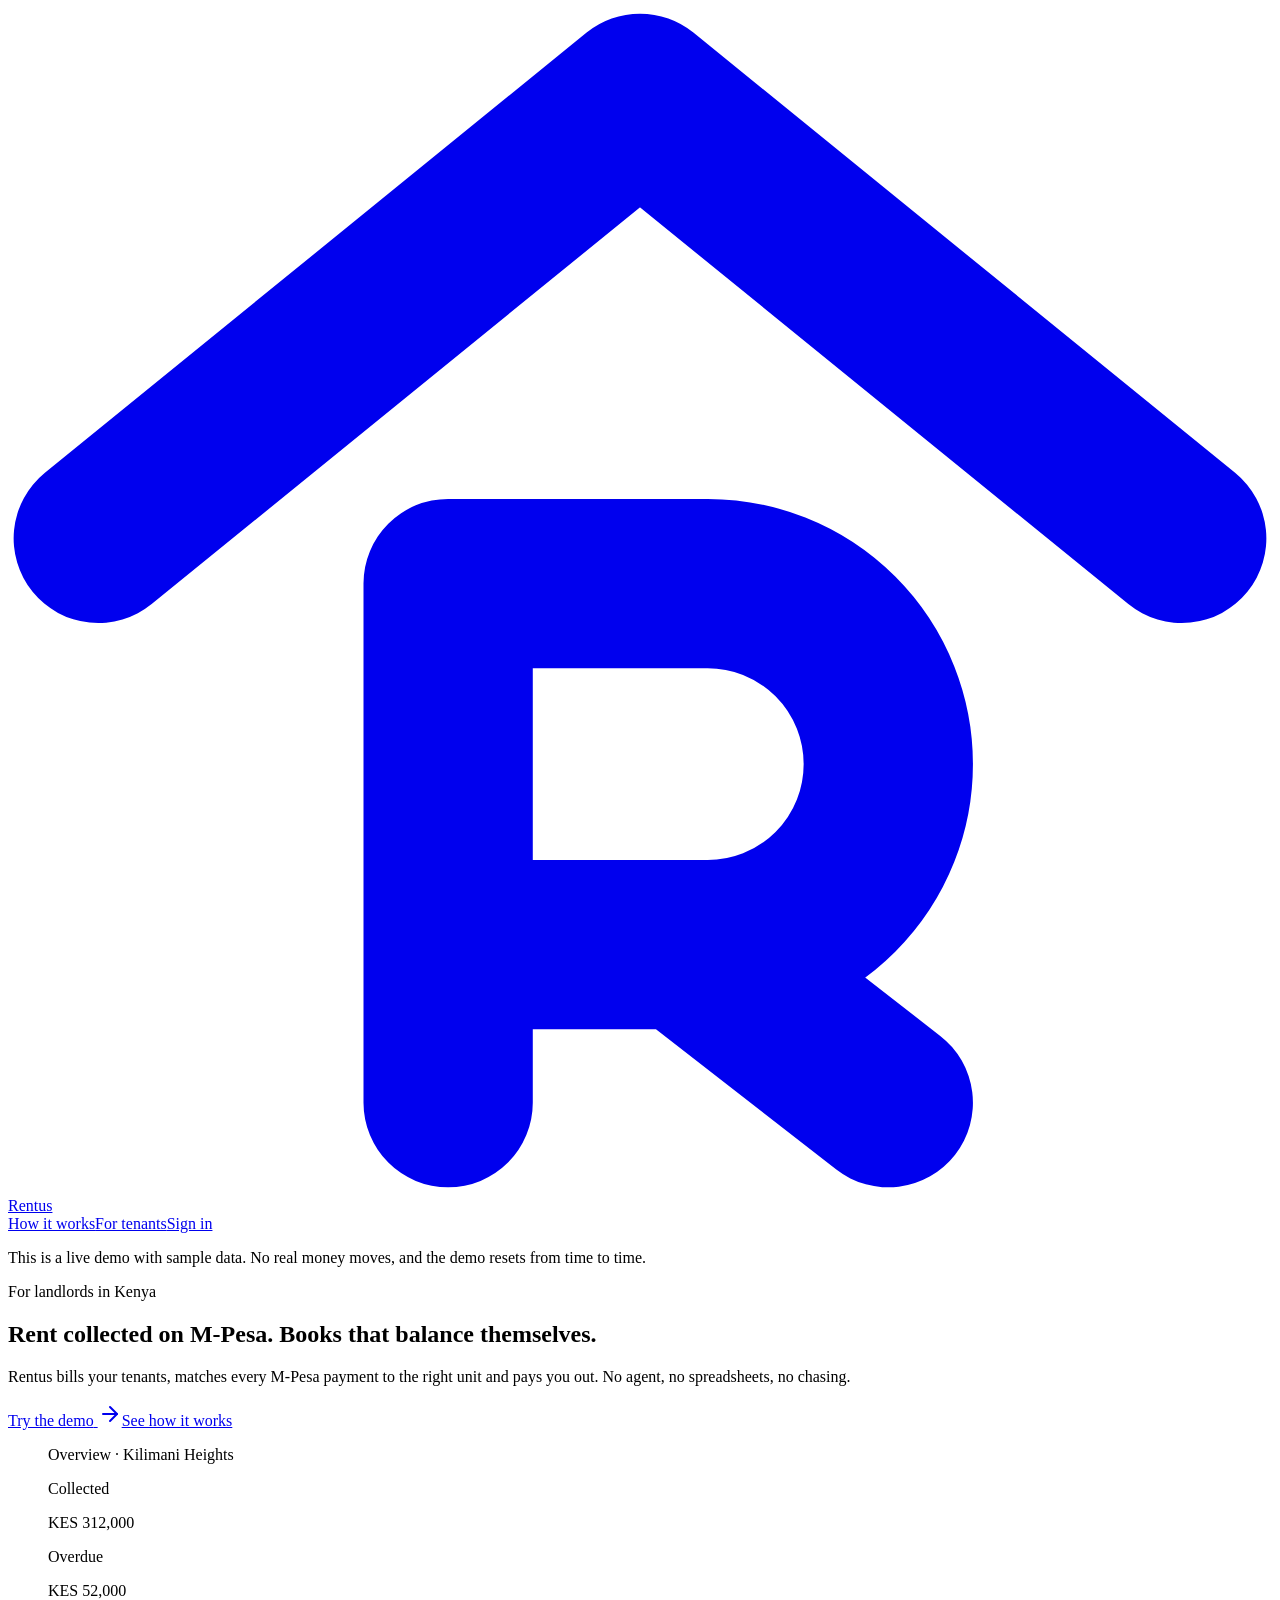
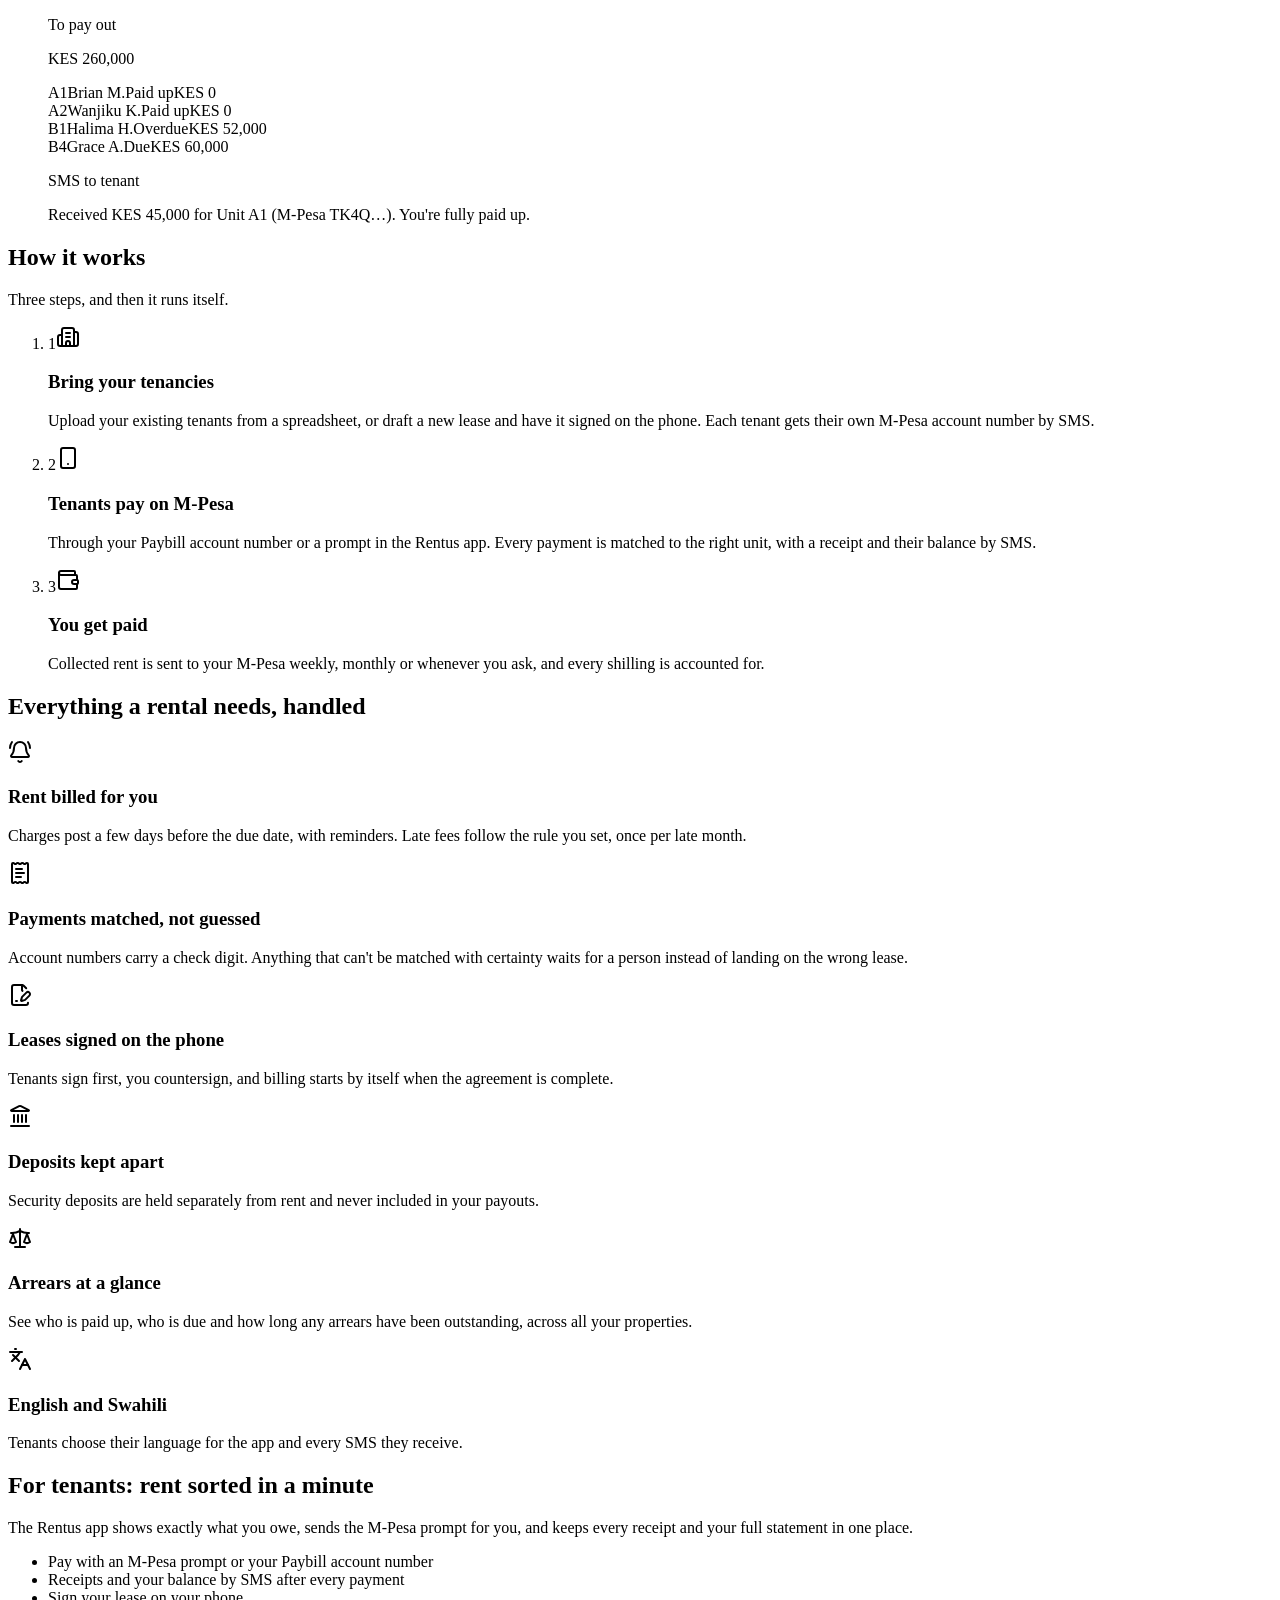
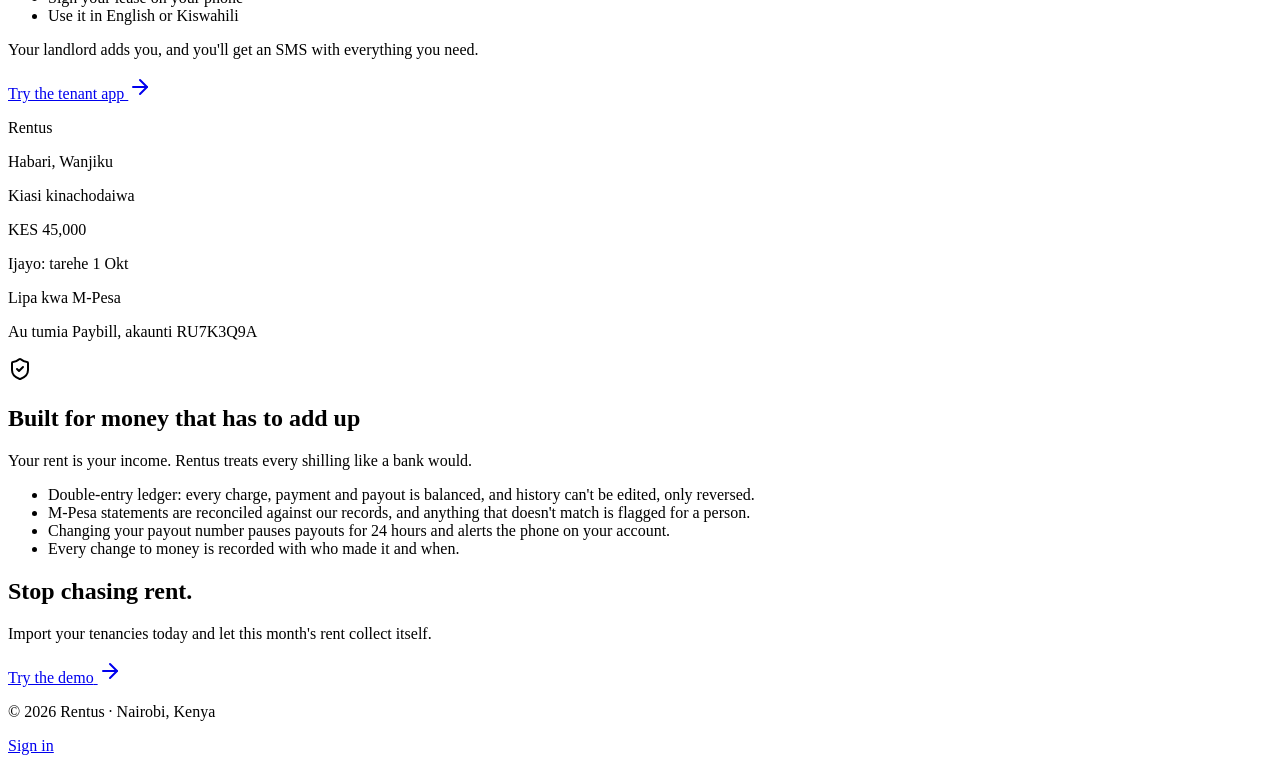
==== index.html @ c57abc5e "Publish homepage and tenant demo from rentus@124a31d Co-Authored-By: Claude Opus 5 <noreply@anthropi" ====
<!DOCTYPE html><html lang="en"><head><meta charSet="utf-8"/><meta name="viewport" content="width=device-width, initial-scale=1"/><link rel="stylesheet" href="/rentus-site/_next/static/chunks/0b9gp5ezh0rp6.css" data-precedence="next"/><link rel="preload" as="script" fetchPriority="low" href="/rentus-site/_next/static/chunks/310vm2bl3xxpt.js"/><script src="/rentus-site/_next/static/chunks/19mx3mg6lkumu.js" async=""></script><script src="/rentus-site/_next/static/chunks/27t_qfc-3_lzs.js" async=""></script><script src="/rentus-site/_next/static/chunks/1k83njyyts9l_.js" async=""></script><script src="/rentus-site/_next/static/chunks/turbopack-2o-7kl4vezc8p.js" async=""></script><script src="/rentus-site/_next/static/chunks/3nou3866c00k-.js" async=""></script><title>Rentus · Rent collection on M-Pesa, without an agent</title><meta name="description" content="Rentus bills your tenants, matches every M-Pesa payment to the right unit and pays you out. Built for Kenyan landlords."/><link rel="icon" href="/rentus-site/icon.svg?icon.24tw41fdh_y1x.svg" sizes="any" type="image/svg+xml"/><link rel="apple-touch-icon" href="/rentus-site/apple-icon.png?apple-icon.3jpoldd052_7u.png" sizes="180x180" type="image/png"/><script src="/rentus-site/_next/static/chunks/0cz1d0mv5g_q7.js" noModule=""></script></head><body class="min-h-dvh font-sans antialiased"><div hidden=""><!--$--><!--/$--></div><div class="bg-surface text-ink"><header class="sticky top-0 z-20 border-b border-line/70 bg-surface/90 backdrop-blur"><div class="mx-auto flex h-16 max-w-6xl items-center justify-between px-5"><a aria-label="Rentus home" class="text-xl" href="/rentus-site/"><span class="inline-flex items-center gap-[0.35em] font-extrabold tracking-tight text-ink "><svg viewBox="4 7.5 56 52.5" class="h-[1.15em] w-auto shrink-0 text-brand-700" fill="none" stroke="currentColor" stroke-width="7.5" stroke-linecap="round" stroke-linejoin="round" aria-hidden="true"><path d="M8 31 L32 11.5 L56 31"></path><path d="M23.5 56 V33 H35 a8 8 0 0 1 0 16 H23.5 M34 49 L43 56"></path></svg>Rentus</span></a><nav aria-label="Primary" class="flex items-center gap-1 sm:gap-2"><a href="#how-it-works" class="hidden rounded-md px-3 py-2 text-sm text-ink-soft hover:text-ink sm:inline">How it works</a><a href="#tenants" class="hidden rounded-md px-3 py-2 text-sm text-ink-soft hover:text-ink sm:inline">For tenants</a><a class="rounded-md px-3 py-2 text-sm font-semibold text-brand-700 hover:bg-brand-50" href="https://rentus-demo-web.onrender.com/sign-in">Sign in</a></nav></div></header><p class="border-b border-line bg-brand-50 px-5 py-2 text-center text-sm text-brand-800">This is a live demo with sample data. No real money moves, and the demo resets from time to time.</p><main><section class="mx-auto grid max-w-6xl items-center gap-14 px-5 pt-14 pb-20 md:grid-cols-[1.05fr_1fr] md:pt-20 md:pb-28"><div><p class="inline-flex items-center gap-2 rounded-full bg-brand-50 px-3 py-1 text-sm font-medium text-brand-800"><span class="size-1.5 rounded-full bg-brand-600" aria-hidden="true"></span>For landlords in Kenya</p><h1 class="mt-5 text-4xl leading-[1.1] font-extrabold tracking-tight text-balance sm:text-5xl">Rent collected on <span class="whitespace-nowrap">M-Pesa</span>. Books that balance themselves.</h1><p class="mt-5 max-w-xl text-lg leading-relaxed text-ink-soft">Rentus bills your tenants, matches every M-Pesa payment to the right unit and pays you out. No agent, no spreadsheets, no chasing.</p><div class="mt-8 flex flex-wrap gap-3"><a class="inline-flex h-12 items-center justify-center gap-2 rounded-lg px-5 text-base font-semibold transition-colors bg-brand-700 text-white hover:bg-brand-800" href="https://rentus-demo-web.onrender.com/sign-in">Try the demo<!-- --> <svg xmlns="http://www.w3.org/2000/svg" width="24" height="24" viewBox="0 0 24 24" fill="none" stroke="currentColor" stroke-width="2" stroke-linecap="round" stroke-linejoin="round" class="lucide lucide-arrow-right size-4" aria-hidden="true"><path d="M5 12h14"></path><path d="m12 5 7 7-7 7"></path></svg></a><a class="inline-flex h-12 items-center justify-center gap-2 rounded-lg px-5 text-base font-semibold transition-colors border border-line bg-surface text-ink hover:bg-muted" href="#how-it-works">See how it works</a></div></div><figure class="relative mb-12 sm:mb-16" aria-label="Illustration of the Rentus landlord dashboard with sample data"><div class="absolute -inset-4 -z-10 rounded-3xl bg-gradient-to-br from-brand-100 via-brand-50 to-transparent blur-2xl" aria-hidden="true"></div><div class="overflow-hidden rounded-2xl border border-line bg-surface shadow-xl shadow-brand-900/5"><div class="flex items-center gap-1.5 border-b border-line bg-muted/70 px-4 py-2.5" aria-hidden="true"><span class="size-2.5 rounded-full bg-line"></span><span class="size-2.5 rounded-full bg-line"></span><span class="size-2.5 rounded-full bg-line"></span><span class="ml-3 text-xs text-ink-faint">Overview · Kilimani Heights</span></div><div class="grid grid-cols-3 gap-3 p-4"><div class="rounded-lg border border-line p-3"><p class="text-[11px] text-ink-soft">Collected</p><p class="mt-0.5 text-sm font-semibold tabular-nums text-ink">KES 312,000</p></div><div class="rounded-lg border border-line p-3"><p class="text-[11px] text-ink-soft">Overdue</p><p class="mt-0.5 text-sm font-semibold tabular-nums text-red-700">KES 52,000</p></div><div class="rounded-lg border border-line p-3"><p class="text-[11px] text-ink-soft">To pay out</p><p class="mt-0.5 text-sm font-semibold tabular-nums text-brand-800">KES 260,000</p></div></div><div class="px-4 pb-4"><div class="overflow-hidden rounded-lg border border-line"><div class="flex items-center justify-between gap-3 border-b border-line px-3 py-2.5 text-xs last:border-b-0"><span class="w-8 font-medium text-ink">A1</span><span class="flex-1 text-ink-soft">Brian M.</span><span class="rounded-full px-2 py-0.5 font-medium bg-brand-50 text-brand-800">Paid up</span><span class="w-20 text-right tabular-nums text-ink">KES 0</span></div><div class="flex items-center justify-between gap-3 border-b border-line px-3 py-2.5 text-xs last:border-b-0"><span class="w-8 font-medium text-ink">A2</span><span class="flex-1 text-ink-soft">Wanjiku K.</span><span class="rounded-full px-2 py-0.5 font-medium bg-brand-50 text-brand-800">Paid up</span><span class="w-20 text-right tabular-nums text-ink">KES 0</span></div><div class="flex items-center justify-between gap-3 border-b border-line px-3 py-2.5 text-xs last:border-b-0"><span class="w-8 font-medium text-ink">B1</span><span class="flex-1 text-ink-soft">Halima H.</span><span class="rounded-full px-2 py-0.5 font-medium bg-red-50 text-red-800">Overdue</span><span class="w-20 text-right tabular-nums text-ink">KES 52,000</span></div><div class="flex items-center justify-between gap-3 border-b border-line px-3 py-2.5 text-xs last:border-b-0"><span class="w-8 font-medium text-ink">B4</span><span class="flex-1 text-ink-soft">Grace A.</span><span class="rounded-full px-2 py-0.5 font-medium bg-sky-50 text-sky-800">Due</span><span class="w-20 text-right tabular-nums text-ink">KES 60,000</span></div></div></div></div><div class="absolute -bottom-16 -left-4 hidden w-60 rounded-xl border border-line bg-surface p-3 shadow-lg sm:block" aria-hidden="true"><p class="text-[11px] font-medium text-ink-soft">SMS to tenant</p><p class="mt-1 text-xs leading-relaxed text-ink">Received KES 45,000 for Unit A1 (M-Pesa TK4Q…). You&#x27;re fully paid up.</p></div></figure></section><section id="how-it-works" class="scroll-mt-16 border-y border-line bg-canvas"><div class="mx-auto max-w-6xl px-5 py-20"><h2 class="text-3xl font-bold tracking-tight">How it works</h2><p class="mt-2 max-w-2xl text-ink-soft">Three steps, and then it runs itself.</p><ol class="mt-10 grid gap-6 md:grid-cols-3"><li class="rounded-2xl border border-line bg-surface p-6"><div class="flex items-center gap-3"><span class="flex size-9 items-center justify-center rounded-full bg-brand-700 text-sm font-bold text-white">1</span><svg xmlns="http://www.w3.org/2000/svg" width="24" height="24" viewBox="0 0 24 24" fill="none" stroke="currentColor" stroke-width="2" stroke-linecap="round" stroke-linejoin="round" class="lucide lucide-building-complex lucide-building-2 size-5 text-brand-700" aria-hidden="true"><path d="M10 12h4"></path><path d="M10 8h4"></path><path d="M14 21v-3a2 2 0 0 0-4 0v3"></path><path d="M6 10H4a2 2 0 0 0-2 2v7a2 2 0 0 0 2 2h16a2 2 0 0 0 2-2V9a2 2 0 0 0-2-2h-2"></path><path d="M6 21V5a2 2 0 0 1 2-2h8a2 2 0 0 1 2 2v16"></path></svg></div><h3 class="mt-4 text-lg font-semibold">Bring your tenancies</h3><p class="mt-2 leading-relaxed text-ink-soft">Upload your existing tenants from a spreadsheet, or draft a new lease and have it signed on the phone. Each tenant gets their own M-Pesa account number by SMS.</p></li><li class="rounded-2xl border border-line bg-surface p-6"><div class="flex items-center gap-3"><span class="flex size-9 items-center justify-center rounded-full bg-brand-700 text-sm font-bold text-white">2</span><svg xmlns="http://www.w3.org/2000/svg" width="24" height="24" viewBox="0 0 24 24" fill="none" stroke="currentColor" stroke-width="2" stroke-linecap="round" stroke-linejoin="round" class="lucide lucide-smartphone size-5 text-brand-700" aria-hidden="true"><rect width="14" height="20" x="5" y="2" rx="2" ry="2"></rect><path d="M12 18h.01"></path></svg></div><h3 class="mt-4 text-lg font-semibold">Tenants pay on M-Pesa</h3><p class="mt-2 leading-relaxed text-ink-soft">Through your Paybill account number or a prompt in the Rentus app. Every payment is matched to the right unit, with a receipt and their balance by SMS.</p></li><li class="rounded-2xl border border-line bg-surface p-6"><div class="flex items-center gap-3"><span class="flex size-9 items-center justify-center rounded-full bg-brand-700 text-sm font-bold text-white">3</span><svg xmlns="http://www.w3.org/2000/svg" width="24" height="24" viewBox="0 0 24 24" fill="none" stroke="currentColor" stroke-width="2" stroke-linecap="round" stroke-linejoin="round" class="lucide lucide-wallet size-5 text-brand-700" aria-hidden="true"><path d="M19 7V4a1 1 0 0 0-1-1H5a2 2 0 0 0 0 4h15a1 1 0 0 1 1 1v4h-3a2 2 0 0 0 0 4h3a1 1 0 0 0 1-1v-2a1 1 0 0 0-1-1"></path><path d="M3 5v14a2 2 0 0 0 2 2h15a1 1 0 0 0 1-1v-4"></path></svg></div><h3 class="mt-4 text-lg font-semibold">You get paid</h3><p class="mt-2 leading-relaxed text-ink-soft">Collected rent is sent to your M-Pesa weekly, monthly or whenever you ask, and every shilling is accounted for.</p></li></ol></div></section><section class="mx-auto max-w-6xl px-5 py-20"><h2 class="text-3xl font-bold tracking-tight">Everything a rental needs, handled</h2><div class="mt-10 grid gap-x-10 gap-y-9 sm:grid-cols-2 lg:grid-cols-3"><div><svg xmlns="http://www.w3.org/2000/svg" width="24" height="24" viewBox="0 0 24 24" fill="none" stroke="currentColor" stroke-width="2" stroke-linecap="round" stroke-linejoin="round" class="lucide lucide-bell-ring size-6 text-brand-700" aria-hidden="true"><path d="M10.268 21a2 2 0 0 0 3.464 0"></path><path d="M22 8c0-2.3-.8-4.3-2-6"></path><path d="M3.262 15.326A1 1 0 0 0 4 17h16a1 1 0 0 0 .74-1.673C19.41 13.956 18 12.499 18 8A6 6 0 0 0 6 8c0 4.499-1.411 5.956-2.738 7.326"></path><path d="M4 2C2.8 3.7 2 5.7 2 8"></path></svg><h3 class="mt-3 font-semibold">Rent billed for you</h3><p class="mt-1.5 leading-relaxed text-ink-soft">Charges post a few days before the due date, with reminders. Late fees follow the rule you set, once per late month.</p></div><div><svg xmlns="http://www.w3.org/2000/svg" width="24" height="24" viewBox="0 0 24 24" fill="none" stroke="currentColor" stroke-width="2" stroke-linecap="round" stroke-linejoin="round" class="lucide lucide-receipt-text size-6 text-brand-700" aria-hidden="true"><path d="M13 16H8"></path><path d="M14 8H8"></path><path d="M16 12H8"></path><path d="M4 3a1 1 0 0 1 1-1 1.3 1.3 0 0 1 .7.2l.933.6a1.3 1.3 0 0 0 1.4 0l.934-.6a1.3 1.3 0 0 1 1.4 0l.933.6a1.3 1.3 0 0 0 1.4 0l.933-.6a1.3 1.3 0 0 1 1.4 0l.934.6a1.3 1.3 0 0 0 1.4 0l.933-.6A1.3 1.3 0 0 1 19 2a1 1 0 0 1 1 1v18a1 1 0 0 1-1 1 1.3 1.3 0 0 1-.7-.2l-.933-.6a1.3 1.3 0 0 0-1.4 0l-.934.6a1.3 1.3 0 0 1-1.4 0l-.933-.6a1.3 1.3 0 0 0-1.4 0l-.933.6a1.3 1.3 0 0 1-1.4 0l-.934-.6a1.3 1.3 0 0 0-1.4 0l-.933.6a1.3 1.3 0 0 1-.7.2 1 1 0 0 1-1-1z"></path></svg><h3 class="mt-3 font-semibold">Payments matched, not guessed</h3><p class="mt-1.5 leading-relaxed text-ink-soft">Account numbers carry a check digit. Anything that can&#x27;t be matched with certainty waits for a person instead of landing on the wrong lease.</p></div><div><svg xmlns="http://www.w3.org/2000/svg" width="24" height="24" viewBox="0 0 24 24" fill="none" stroke="currentColor" stroke-width="2" stroke-linecap="round" stroke-linejoin="round" class="lucide lucide-file-pen-line lucide-file-signature size-6 text-brand-700" aria-hidden="true"><path d="M14.364 13.634a2 2 0 0 0-.506.854l-.837 2.87a.5.5 0 0 0 .62.62l2.87-.837a2 2 0 0 0 .854-.506l4.013-4.009a1 1 0 0 0-3.004-3.004z"></path><path d="M14.487 7.858A1 1 0 0 1 14 7V2"></path><path d="M20 19.645V20a2 2 0 0 1-2 2H6a2 2 0 0 1-2-2V4a2 2 0 0 1 2-2h8a2.4 2.4 0 0 1 1.704.706l2.516 2.516"></path><path d="M8 18h1"></path></svg><h3 class="mt-3 font-semibold">Leases signed on the phone</h3><p class="mt-1.5 leading-relaxed text-ink-soft">Tenants sign first, you countersign, and billing starts by itself when the agreement is complete.</p></div><div><svg xmlns="http://www.w3.org/2000/svg" width="24" height="24" viewBox="0 0 24 24" fill="none" stroke="currentColor" stroke-width="2" stroke-linecap="round" stroke-linejoin="round" class="lucide lucide-landmark size-6 text-brand-700" aria-hidden="true"><path d="M10 18v-7"></path><path d="M11.119 2.205a2 2 0 0 1 1.762 0l7.84 3.846A.5.5 0 0 1 20.5 7h-17a.5.5 0 0 1-.22-.949z"></path><path d="M14 18v-7"></path><path d="M18 18v-7"></path><path d="M3 22h18"></path><path d="M6 18v-7"></path></svg><h3 class="mt-3 font-semibold">Deposits kept apart</h3><p class="mt-1.5 leading-relaxed text-ink-soft">Security deposits are held separately from rent and never included in your payouts.</p></div><div><svg xmlns="http://www.w3.org/2000/svg" width="24" height="24" viewBox="0 0 24 24" fill="none" stroke="currentColor" stroke-width="2" stroke-linecap="round" stroke-linejoin="round" class="lucide lucide-scale size-6 text-brand-700" aria-hidden="true"><path d="M12 3v18"></path><path d="m19 8 3 8a5 5 0 0 1-6 0zV7"></path><path d="M3 7h1a17 17 0 0 0 8-2 17 17 0 0 0 8 2h1"></path><path d="m5 8 3 8a5 5 0 0 1-6 0zV7"></path><path d="M7 21h10"></path></svg><h3 class="mt-3 font-semibold">Arrears at a glance</h3><p class="mt-1.5 leading-relaxed text-ink-soft">See who is paid up, who is due and how long any arrears have been outstanding, across all your properties.</p></div><div><svg xmlns="http://www.w3.org/2000/svg" width="24" height="24" viewBox="0 0 24 24" fill="none" stroke="currentColor" stroke-width="2" stroke-linecap="round" stroke-linejoin="round" class="lucide lucide-languages size-6 text-brand-700" aria-hidden="true"><path d="m5 8 6 6"></path><path d="m4 14 6-6 2-3"></path><path d="M2 5h12"></path><path d="M7 2h1"></path><path d="m22 22-5-10-5 10"></path><path d="M14 18h6"></path></svg><h3 class="mt-3 font-semibold">English and Swahili</h3><p class="mt-1.5 leading-relaxed text-ink-soft">Tenants choose their language for the app and every SMS they receive.</p></div></div></section><section id="tenants" class="scroll-mt-16 bg-brand-800 text-white"><div class="mx-auto grid max-w-6xl items-center gap-12 px-5 py-20 md:grid-cols-2"><div><h2 class="text-3xl font-bold tracking-tight">For tenants: rent sorted in a minute</h2><p class="mt-4 text-lg leading-relaxed text-brand-100">The Rentus app shows exactly what you owe, sends the M-Pesa prompt for you, and keeps every receipt and your full statement in one place.</p><ul class="mt-6 space-y-3 text-brand-50"><li class="flex gap-3"><span class="mt-2 size-1.5 shrink-0 rounded-full bg-brand-100" aria-hidden="true"></span>Pay with an M-Pesa prompt or your Paybill account number</li><li class="flex gap-3"><span class="mt-2 size-1.5 shrink-0 rounded-full bg-brand-100" aria-hidden="true"></span>Receipts and your balance by SMS after every payment</li><li class="flex gap-3"><span class="mt-2 size-1.5 shrink-0 rounded-full bg-brand-100" aria-hidden="true"></span>Sign your lease on your phone</li><li class="flex gap-3"><span class="mt-2 size-1.5 shrink-0 rounded-full bg-brand-100" aria-hidden="true"></span>Use it in English or Kiswahili</li></ul><p class="mt-6 text-sm text-brand-100">Your landlord adds you, and you&#x27;ll get an SMS with everything you need.</p><div class="mt-6"><a class="inline-flex h-12 items-center justify-center gap-2 rounded-lg px-5 text-base font-semibold transition-colors bg-white text-brand-800 hover:bg-brand-50" href="https://jaykaizen.github.io/rentus-site/tenant/">Try the tenant app <svg xmlns="http://www.w3.org/2000/svg" width="24" height="24" viewBox="0 0 24 24" fill="none" stroke="currentColor" stroke-width="2" stroke-linecap="round" stroke-linejoin="round" class="lucide lucide-arrow-right size-4" aria-hidden="true"><path d="M5 12h14"></path><path d="m12 5 7 7-7 7"></path></svg></a></div></div><div class="mx-auto w-64 rounded-[2.2rem] border-8 border-brand-900 bg-canvas p-4 text-ink shadow-2xl" aria-label="Illustration of the tenant app with sample data" role="img"><p class="text-xs font-bold text-brand-800">Rentus</p><p class="mt-3 text-base font-bold">Habari, Wanjiku</p><div class="mt-3 rounded-xl border border-line bg-surface p-3"><p class="text-[11px] text-ink-soft">Kiasi kinachodaiwa</p><p class="text-2xl font-extrabold">KES 45,000</p><p class="text-[11px] text-ink-soft">Ijayo: tarehe 1 Okt</p><div class="mt-3 rounded-lg bg-brand-700 py-2 text-center text-xs font-semibold text-white">Lipa kwa M-Pesa</div><p class="mt-2 text-[10px] text-ink-soft">Au tumia Paybill, akaunti RU7K3Q9A</p></div></div></div></section><section class="mx-auto max-w-6xl px-5 py-20"><div class="grid gap-10 md:grid-cols-[1fr_1.4fr]"><div><svg xmlns="http://www.w3.org/2000/svg" width="24" height="24" viewBox="0 0 24 24" fill="none" stroke="currentColor" stroke-width="2" stroke-linecap="round" stroke-linejoin="round" class="lucide lucide-shield-check size-8 text-brand-700" aria-hidden="true"><path d="M20 13c0 5-3.5 7.5-7.66 8.95a1 1 0 0 1-.67-.01C7.5 20.5 4 18 4 13V6a1 1 0 0 1 1-1c2 0 4.5-1.2 6.24-2.72a1.17 1.17 0 0 1 1.52 0C14.51 3.81 17 5 19 5a1 1 0 0 1 1 1z"></path><path d="m9 12 2 2 4-4"></path></svg><h2 class="mt-3 text-3xl font-bold tracking-tight">Built for money that has to add up</h2><p class="mt-3 text-ink-soft">Your rent is your income. Rentus treats every shilling like a bank would.</p></div><ul class="grid gap-4 sm:grid-cols-2"><li class="rounded-xl border border-line bg-canvas p-5 leading-relaxed text-ink">Double-entry ledger: every charge, payment and payout is balanced, and history can&#x27;t be edited, only reversed.</li><li class="rounded-xl border border-line bg-canvas p-5 leading-relaxed text-ink">M-Pesa statements are reconciled against our records, and anything that doesn&#x27;t match is flagged for a person.</li><li class="rounded-xl border border-line bg-canvas p-5 leading-relaxed text-ink">Changing your payout number pauses payouts for 24 hours and alerts the phone on your account.</li><li class="rounded-xl border border-line bg-canvas p-5 leading-relaxed text-ink">Every change to money is recorded with who made it and when.</li></ul></div></section><section class="px-5 pb-20"><div class="mx-auto flex max-w-6xl flex-col items-start justify-between gap-6 rounded-3xl bg-ink px-8 py-12 text-white md:flex-row md:items-center"><div><h2 class="text-2xl font-bold tracking-tight sm:text-3xl">Stop chasing rent.</h2><p class="mt-2 text-white/70">Import your tenancies today and let this month&#x27;s rent collect itself.</p></div><a class="inline-flex h-12 items-center justify-center gap-2 rounded-lg px-5 text-base font-semibold transition-colors bg-white text-brand-800 hover:bg-brand-50" href="https://rentus-demo-web.onrender.com/sign-in">Try the demo<!-- --> <svg xmlns="http://www.w3.org/2000/svg" width="24" height="24" viewBox="0 0 24 24" fill="none" stroke="currentColor" stroke-width="2" stroke-linecap="round" stroke-linejoin="round" class="lucide lucide-arrow-right size-4" aria-hidden="true"><path d="M5 12h14"></path><path d="m12 5 7 7-7 7"></path></svg></a></div></section></main><footer class="border-t border-line"><div class="mx-auto flex max-w-6xl flex-wrap items-center justify-between gap-3 px-5 py-8 text-sm text-ink-soft"><p>© <!-- -->2026<!-- --> Rentus · Nairobi, Kenya</p><a class="hover:text-ink" href="https://rentus-demo-web.onrender.com/sign-in">Sign in</a></div></footer></div><!--$--><!--/$--><script src="/rentus-site/_next/static/chunks/310vm2bl3xxpt.js" id="_R_" async=""></script><script>(self.__next_f=self.__next_f||[]).push([0])</script><script>self.__next_f.push([1,"1:\"$Sreact.fragment\"\n2:I[39756,[\"/rentus-site/_next/static/chunks/3nou3866c00k-.js\"],\"default\"]\n3:I[37457,[\"/rentus-site/_next/static/chunks/3nou3866c00k-.js\"],\"default\"]\n4:I[22016,[\"/rentus-site/_next/static/chunks/3nou3866c00k-.js\"],\"\"]\nf:I[68027,[\"/rentus-site/_next/static/chunks/3nou3866c00k-.js\"],\"default\",1]\n:HL[\"/rentus-site/_next/static/chunks/0b9gp5ezh0rp6.css\",\"style\"]\n0:{\"P\":null,\"c\":[\"\",\"\"],\"q\":\"\",\"i\":false,\"f\":[[[\"\",{\"children\":[\"__PAGE__\",{},\"$undefined\",\"$undefined\",4608]},\"$undefined\",\"$undefined\",4624],[[\"$\",\"$1\",\"c\",{\"children\":[[[\"$\",\"link\",\"0\",{\"rel\":\"stylesheet\",\"href\":\"/rentus-site/_next/static/chunks/0b9gp5ezh0rp6.css\",\"precedence\":\"next\",\"crossOrigin\":\"$undefined\",\"nonce\":\"$undefined\"}],[\"$\",\"script\",\"script-0\",{\"src\":\"/rentus-site/_next/static/chunks/3nou3866c00k-.js\",\"async\":true,\"nonce\":\"$undefined\"}]],[\"$\",\"html\",null,{\"lang\":\"en\",\"children\":[\"$\",\"body\",null,{\"className\":\"min-h-dvh font-sans antialiased\",\"children\":[\"$\",\"$L2\",null,{\"parallelRouterKey\":\"children\",\"error\":\"$undefined\",\"errorStyles\":\"$undefined\",\"errorScripts\":\"$undefined\",\"template\":[\"$\",\"$L3\",null,{}],\"templateStyles\":\"$undefined\",\"templateScripts\":\"$undefined\",\"notFound\":[[[\"$\",\"title\",null,{\"children\":\"404: This page could not be found.\"}],[\"$\",\"div\",null,{\"style\":{\"fontFamily\":\"system-ui,\\\"Segoe UI\\\",Roboto,Helvetica,Arial,sans-serif,\\\"Apple Color Emoji\\\",\\\"Segoe UI Emoji\\\"\",\"height\":\"100vh\",\"textAlign\":\"center\",\"display\":\"flex\",\"flexDirection\":\"column\",\"alignItems\":\"center\",\"justifyContent\":\"center\"},\"children\":[\"$\",\"div\",null,{\"children\":[[\"$\",\"style\",null,{\"dangerouslySetInnerHTML\":{\"__html\":\"body{color:#000;background:#fff;margin:0}.next-error-h1{border-right:1px solid rgba(0,0,0,.3)}@media (prefers-color-scheme:dark){body{color:#fff;background:#000}.next-error-h1{border-right:1px solid rgba(255,255,255,.3)}}\"}}],[\"$\",\"h1\",null,{\"className\":\"next-error-h1\",\"style\":{\"display\":\"inline-block\",\"margin\":\"0 20px 0 0\",\"padding\":\"0 23px 0 0\",\"fontSize\":24,\"fontWeight\":500,\"verticalAlign\":\"top\",\"lineHeight\":\"49px\"},\"children\":404}],[\"$\",\"div\",null,{\"style\":{\"display\":\"inline-block\"},\"children\":[\"$\",\"h2\",null,{\"style\":{\"fontSize\":14,\"fontWeight\":400,\"lineHeight\":\"49px\",\"margin\":0},\"children\":\"This page could not be found.\"}]}]]}]}]],[]],\"forbidden\":\"$undefined\",\"unauthorized\":\"$undefined\"}]}]}]]}],{\"children\":[[\"$\",\"$1\",\"c\",{\"children\":[[\"$\",\"div\",null,{\"className\":\"bg-surface text-ink\",\"children\":[[\"$\",\"header\",null,{\"className\":\"sticky top-0 z-20 border-b border-line/70 bg-surface/90 backdrop-blur\",\"children\":[\"$\",\"div\",null,{\"className\":\"mx-auto flex h-16 max-w-6xl items-center justify-between px-5\",\"children\":[[\"$\",\"$L4\",null,{\"href\":\"/\",\"aria-label\":\"Rentus home\",\"className\":\"text-xl\",\"children\":[\"$\",\"span\",null,{\"className\":\"inline-flex items-center gap-[0.35em] font-extrabold tracking-tight text-ink \",\"children\":[[\"$\",\"svg\",null,{\"viewBox\":\"4 7.5 56 52.5\",\"className\":\"h-[1.15em] w-auto shrink-0 text-brand-700\",\"fill\":\"none\",\"stroke\":\"currentColor\",\"strokeWidth\":7.5,\"strokeLinecap\":\"round\",\"strokeLinejoin\":\"round\",\"aria-hidden\":true,\"children\":[[\"$\",\"path\",null,{\"d\":\"M8 31 L32 11.5 L56 31\"}],[\"$\",\"path\",null,{\"d\":\"M23.5 56 V33 H35 a8 8 0 0 1 0 16 H23.5 M34 49 L43 56\"}]]}],\"Rentus\"]}]}],[\"$\",\"nav\",null,{\"aria-label\":\"Primary\",\"className\":\"flex items-center gap-1 sm:gap-2\",\"children\":[[\"$\",\"a\",null,{\"href\":\"#how-it-works\",\"className\":\"hidden rounded-md px-3 py-2 text-sm text-ink-soft hover:text-ink sm:inline\",\"children\":\"How it works\"}],[\"$\",\"a\",null,{\"href\":\"#tenants\",\"className\":\"hidden rounded-md px-3 py-2 text-sm text-ink-soft hover:text-ink sm:inline\",\"children\":\"For tenants\"}],[\"$\",\"$L4\",null,{\"href\":\"https://rentus-demo-web.onrender.com/sign-in\",\"className\":\"rounded-md px-3 py-2 text-sm font-semibold text-brand-700 hover:bg-brand-50\",\"children\":\"Sign in\"}]]}]]}]}],[\"$\",\"p\",null,{\"className\":\"border-b border-line bg-brand-50 px-5 py-2 text-center text-sm text-brand-800\",\"children\":\"This is a live demo with sample data. No real money moves, and the demo resets from time to time.\"}],[\"$\",\"main\",null,{\"children\":[[\"$\",\"section\",null,{\"className\":\"mx-auto grid max-w-6xl items-center gap-14 px-5 pt-14 pb-20 md:grid-cols-[1.05fr_1fr] md:pt-20 md:pb-28\",\"children\":[[\"$\",\"div\",null,{\"children\":[[\"$\",\"p\",null,{\"className\":\"inline-flex items-center gap-2 rounded-full bg-brand-50 px-3 py-1 text-sm font-medium text-brand-800\",\"children\":[[\"$\",\"span\",null,{\"className\":\"size-1.5 rounded-full bg-brand-600\",\"aria-hidden\":true}],\"For landlords in Kenya\"]}],[\"$\",\"h1\",null,{\"className\":\"mt-5 text-4xl leading-[1.1] font-extrabold tracking-tight text-balance sm:text-5xl\",\"children\":[\"Rent collected on \",[\"$\",\"span\",null,{\"className\":\"whitespace-nowrap\",\"children\":\"M-Pesa\"}],\". Books that balance themselves.\"]}],[\"$\",\"p\",null,{\"className\":\"mt-5 max-w-xl text-lg leading-relaxed text-ink-soft\",\"children\":\"Rentus bills your tenants, matches every M-Pesa payment to the right unit and pays you out. No agent, no spreadsheets, no chasing.\"}],\"$L5\"]}],\"$L6\"]}],\"$L7\",\"$L8\",\"$L9\",\"$La\",\"$Lb\"]}],\"$Lc\"]}],null,\"$Ld\"]}],{},null,false,null]},null,false,null],\"$Le\",false]],\"m\":\"$undefined\",\"G\":[\"$f\",[\"$L10\"]],\"S\":true,\"h\":null,\"r\":\"$undefined\",\"s\":\"$undefined\",\"a\":\"$undefined\",\"l\":\"$undefined\",\"p\":\"$undefined\",\"d\":\"$undefined\",\"b\":\"T38uvhlO8WVgl-Zgt4VMg\"}\n11:I[5014,[\"/rentus-site/_next/static/chunks/3nou3866c00k-.js\"],\"default\"]\n16:I[97367,[\"/rentus-site/_next/static/chunks/3nou3866c00k-.js\"],\"OutletBoundary\"]\n17:\"$Sreact.suspense\"\n19:I[97367,[\"/rentus-site/_next/static/chunks/3nou3866c00k-.js\"],\"ViewportBoundary\"]\n1b:I[97367,[\"/rentus-site/_next/static/chunks/3nou3866c00k-.js\"],\"MetadataBoundary\"]\n5:[\"$\",\"div\",null,{\"className\":\"mt-8 flex flex-wrap gap-3\",\"children\":[[\"$\",\"$L4\",null,{\"href\":\"https://rentus-demo-web.onrender.com/sign-in\",\"className\":\"inline-flex h-12 items-center justify-center gap-2 rounded-lg px-5 text-base font-semibold transition-colors bg-brand-700 text-white hover:bg-brand-800\",\"children\":[\"Try the demo\",\" \",[\"$\",\"$L11\",null,{\"ref\":\"$undefined\",\"icon\":{\"name\":\"arrow-right\",\"size\":24,\"node\":[[\"path\",{\"d\":\"M5 12h14\",\"key\":\"1ays0h\"}],[\"path\",{\"d\":\"m12 5 7 7-7 7\",\"key\":\"xquz4c\"}]]},\"className\":\"size-4\",\"aria-hidden\":true}]]}],[\"$\",\"$L4\",null,{\"href\":\"#how-it-works\",\"className\":\"inline-flex h-12 items-center justify-center gap-2 rounded-lg px-5 text-base font-semibold transition-colors border border-line bg-surface text-ink hover:bg-muted\",\"children\":\"See how it works\"}]]}]\n6:[\"$\",\"figure\",null,{\"className\":\"relative mb-12 sm:mb-16\",\"aria-label\":\"Illustration of the Rentus landlord dashboard with sample data\",\"children\":[[\"$\",\"div\",null,{\"className\":\"absolute -inset-4 -z-10 rounded-3xl bg-gradient-to-br from-brand-100 via-brand-50 to-transparent blur-2xl\",\"aria-hidden\":true}],[\"$\",\"div\",null,{\"className\":\"overflow-hidden rounded-2xl border border-line bg-surface shadow-xl shadow-brand-900/5\",\"children\":[[\"$\",\"div\",null,{\"className\":\"flex items-center gap-1.5 border-b border-line bg-muted/70 px-4 py-2.5\",\"aria-hidden\":true,\"children\":[[\"$\",\"span\",null,{\"className\":\"size-2.5 rounded-full bg-line\"}],[\"$\",\"span\",null,{\"className\":\"size-2.5 rounded-full bg-line\"}],[\"$\",\"span\",null,{\"className\":\"size-2.5 rounded-full bg-line\"}],[\"$\",\"span\",null,{\"className\":\"ml-3 text-xs text-ink-faint\",\"children\":\"Overview · Kilimani Heights\"}]]}],[\"$\",\"div\",null,{\"className\":\"grid grid-cols-3 gap-3 p-4\",\"children\":[[\"$\",\"div\",\"Collected\",{\"className\":\"rounded-lg border border-line p-3\",\"children\":[[\"$\",\"p\",null,{\"className\":\"text-[11px] text-ink-soft\",\"children\":\"Collected\"}],[\"$\",\"p\",null,{\"className\":\"mt-0.5 text-sm font-semibold tabular-nums text-ink\",\"children\":\"KES 312,000\"}]]}],[\"$\",\"div\",\"Overdue\",{\"className\":\"rounded-lg border border-line p-3\",\"children\":[[\"$\",\"p\",null,{\"className\":\"text-[11px] text-ink-soft\",\"children\":\"Overdue\"}],[\"$\",\"p\",null,{\"className\":\"mt-0.5 text-sm font-semibold tabular-nums text-red-700\",\"children\":\"KES 52,000\"}]]}],[\"$\",\"div\",\"To pay out\",{\"className\":\"rounded-lg border border-line p-3\",\"children\":[[\"$\",\"p\",null,{\"className\":\"text-[11px] text-ink-soft\",\"children\":\"To pay out\"}],[\"$\",\"p\",null,{\"className\":\"mt-0.5 text-sm font-semibold tabular-nums text-brand-800\",\"children\":\"KES 260,000\"}]]}]]}],[\"$\",\"div\",null,{\"className\":\"px-4 pb-4\",\"children\":[\"$\",\"div\",null,{\"className\":\"overflow-hidden rounded-lg border border-line\",\"children\":[[\"$\",\"div\",\"A1\",{\"className\":\"flex items-center justify-between gap-3 border-b border-line px-3 py-2.5 text-xs last:border-b-0\",\"children\":[[\"$\",\"span\",null,{\"className\":\"w-8 font-medium text-ink\",\"children\":\"A1\"}],[\"$\",\"span\",null,{\"className\":\"flex-1 text-ink-soft\",\"children\":\"Brian M.\"}],[\"$\",\"span\",null,{\"className\":\"rounded-full px-2 py-0.5 font-medium bg-brand-50 text-brand-800\",\"children\":\"Paid up\"}],[\"$\",\"span\",null,{\"className\":\"w-20 text-right tabular-nums text-ink\",\"children\":\"KES 0\"}]]}],[\"$\",\"div\",\"A2\",{\"className\":\"flex items-center justify-between gap-3 border-b border-line px-3 py-2.5 text-xs last:border-b-0\",\"children\":[[\"$\",\"span\",null,{\"className\":\"w-8 font-medium text-ink\",\"children\":\"A2\"}],[\"$\",\"span\",null,{\"className\":\"flex-1 text-ink-soft\",\"children\":\"Wanjiku K.\"}],[\"$\",\"span\",null,{\"className\":\"rounded-full px-2 py-0.5 font-medium bg-brand-50 text-brand-800\",\"children\":\"Paid up\"}],[\"$\",\"span\",null,{\"className\":\"w-20 text-right tabular-nums text-ink\",\"children\":\"KES 0\"}]]}],[\"$\",\"div\",\"B1\",{\"className\":\"flex items-center justify-between gap-3 border-b border-line px-3 py-2.5 text-xs last:border-b-0\",\"children\":[[\"$\",\"span\",null,{\"className\":\"w-8 font-medium text-ink\",\"children\":\"B1\"}],[\"$\",\"span\",null,{\"className\":\"flex-1 text-ink-soft\",\"children\":\"Halima H.\"}],[\"$\",\"span\",null,{\"className\":\"rounded-full px-2 py-0.5 font-medium bg-red-50 text-red-800\",\"children\":\"Overdue\"}],[\"$\",\"span\",null,{\"className\":\"w-20 text-right tabular-nums text-ink\",\"children\":\"KES 52,000\"}]]}],[\"$\",\"div\",\"B4\",{\"className\":\"flex items-center justify-between gap-3 border-b border-line px-3 py-2.5 text-xs last:border-b-0\",\"children\":[[\"$\",\"span\",null,{\"className\":\"w-8 font-medium text-ink\",\"children\":\"B4\"}],[\"$\",\"span\",null,{\"className\":\"flex-1 text-ink-soft\",\"children\":\"Grace A.\"}],[\"$\",\"span\",null,{\"className\":\"rounded-full px-2 py-0.5 font-medium bg-sky-50 text-sky-800\",\"children\":\"Due\"}],[\"$\",\"span\",null,{\"className\":\"w-20 text-right tabular-nums text-ink\",\"children\":\"KES 60,000\"}]]}]]}]}]]}],[\"$\",\"div\",null,{\"className\":\"absolute -bottom-16 -left-4 hidden w-60 rounded-xl border border-line bg-surface p-3 shadow-lg sm:block\",\"aria-hidden\":true,\"children\":[[\"$\",\"p\",null,{\"className\":\"text-[11px] font-medium text-ink-soft\",\"children\":\"SMS to tenant\"}],\"$L12\"]}]]}]\n7:[\"$\",\"section\",null,{\"id\":\"how-it-works\",\"className\":\"scroll-mt-16 border-y border-line bg-canvas\",\"children\":[\"$\",\"div\",null,{\"className\":\"mx-auto max-w-6xl px-5 py-20\",\"children\":[[\"$\",\"h2\",null,{\"className\":\"text-3xl font-bold tracking-tight\",\"children\":\"How it works\"}],[\"$\",\"p\",null,{\"className\":\"mt-2 max-w-2xl text-ink-soft\",\"children\":\"Three steps, and then it runs itself.\"}],[\"$\",\"ol\",null,{\"className\":\"mt-10 grid gap-6 md:grid-cols-3\",\"children\":[[\"$\",\"li\",\"Bring your tenancies\",{\"className\":\"rounded-2xl border border-line bg-surface p-6\",\"children\":[[\"$\",\"div\",null,{\"className\":\"flex items-center gap-3\",\"children\":[[\"$\",\"span\",null,{\"className\":\"flex size-9 items-center justify-center rounded-full bg-brand-700 text-sm font-bold text-white\",\"children\":1}],[\"$\",\"$L11\",null,{\"ref\":\"$undefined\",\"icon\":{\"name\":\"building-complex\",\"size\":24,\"node\":[[\"path\",{\"d\":\"M10 12h4\",\"key\":\"a56b0p\"}],[\"path\",{\"d\":\"M10 8h4\",\"key\":\"1sr2af\"}],[\"path\",{\"d\":\"M14 21v-3a2 2 0 0 0-4 0v3\",\"key\":\"1rgiei\"}],[\"path\",{\"d\":\"M6 10H4a2 2 0 0 0-2 2v7a2 2 0 0 0 2 2h16a2 2 0 0 0 2-2V9a2 2 0 0 0-2-2h-2\",\"key\":\"secmi2\"}],[\"path\",{\"d\":\"M6 21V5a2 2 0 0 1 2-2h8a2 2 0 0 1 2 2v16\",\"key\":\"16ra0t\"}]],\"aliases\":[\"building-2\"]},\"className\":\"size-5 text-brand-700\",\"aria-hidden\":true}]]}],[\"$\",\"h3\",null,{\"className\":\"mt-4 text-lg font-semibold\",\"children\":\"Bring your tenancies\"}],[\"$\",\"p\",null,{\"className\":\"mt-2 leading-relaxed text-ink-soft\",\"children\":\"Upload your existing tenants from a spreadsheet, or draft a new lease and have it signed on the phone. Each tenant gets their own M-Pesa account number by SMS.\"}]]}],[\"$\",\"li\",\"Tenants pay on M-Pesa\",{\"className\":\"rounded-2xl border border-line bg-surface p-6\",\"children\":[[\"$\",\"div\",null,{\"className\":\"flex items-center gap-3\",\"children\":[[\"$\",\"span\",null,{\"className\":\"flex size-9 items-center justify-center rounded-full bg-brand-700 text-sm font-bold text-white\",\"children\":2}],[\"$\",\"$L11\",null,{\"ref\":\"$undefined\",\"icon\":{\"name\":\"smartphone\",\"size\":24,\"node\":[[\"rect\",{\"width\":\"14\",\"height\":\"20\",\"x\":\"5\",\"y\":\"2\",\"rx\":\"2\",\"ry\":\"2\",\"key\":\"1yt0o3\"}],[\"path\",{\"d\":\"M12 18h.01\",\"key\":\"mhygvu\"}]]},\"className\":\"size-5 text-brand-700\",\"aria-hidden\":true}]]}],[\"$\",\"h3\",null,{\"className\":\"mt-4 text-lg font-semibold\",\"children\":\"Tenants pay on M-Pesa\"}],[\"$\",\"p\",null,{\"className\":\"mt-2 leading-relaxed text-ink-soft\",\"children\":\"Through your Paybill account number or a prompt in the Rentus app. Every payment is matched to the right unit, with a receipt and their balance by SMS.\"}]]}],[\"$\",\"li\",\"You get paid\",{\"className\":\"rounded-2xl border border-line bg-surface p-6\",\"children\":[[\"$\",\"div\",null,{\"className\":\"flex items-center gap-3\",\"children\":[[\"$\",\"span\",null,{\"className\":\"flex size-9 items-center justify-center rounded-full bg-brand-700 text-sm font-bold text-white\",\"children\":3}],[\"$\",\"$L11\",null,{\"ref\":\"$undefined\",\"icon\":{\"name\":\"wallet\",\"size\":24,\"node\":[[\"path\",{\"d\":\"M19 7V4a1 1 0 0 0-1-1H5a2 2 0 0 0 0 4h15a1 1 0 0 1 1 1v4h-3a2 2 0 0 0 0 4h3a1 1 0 0 0 1-1v-2a1 1 0 0 0-1-1\",\"key\":\"18etb6\"}],[\"path\",{\"d\":\"M3 5v14a2 2 0 0 0 2 2h15a1 1 0 0 0 1-1v-4\",\"key\":\"xoc0q4\"}]]},\"className\":\"size-5 text-brand-700\",\"aria-hidden\":true}]]}],[\"$\",\"h3\",null,{\"className\":\"mt-4 text-lg font-semibold\",\"children\":\"You get paid\"}],[\"$\",\"p\",null,{\"className\":\"mt-2 leading-relaxed text-ink-soft\",\"children\":\"Collected rent is sent to your M-Pesa weekly, monthly or whenever you ask, and every shilling is accounted for.\"}]]}]]}]]}]}]\n8:[\"$\",\"section\",null,{\"className\":\"mx-auto max-w-6xl px-5 py-20\",\"children\":[[\"$\",\"h2\",null,{\"className\":\"text-3xl font-bold tracking-tight\",\"children\":\"Everything a rental needs, handled\"}],[\"$\",\"div\",null,{\"className\":\"mt-10 grid gap-x-10 gap-y-9 sm:grid-cols-2 lg:grid-cols-3\",\"children\":[[\"$\",\"div\",\"Rent billed for you\",{\"children\":[[\"$\",\"$L11\",null,{\"ref\":\"$undefined\",\"icon\":{\"name\":\"bell-ring\",\"size\":24,\"node\":[[\"path\",{\"d\":\"M10.268 21a2 2 0 0 0 3.464 0\",\"key\":\"vwvbt9\"}],[\"path\",{\"d\":\"M22 8c0-2.3-.8-4.3-2-6\",\"key\":\"5bb3ad\"}],[\"path\",{\"d\":\"M3.262 15.326A1 1 0 0 0 4 17h16a1 1 0 0 0 .74-1.673C19.41 13.956 18 12.499 18 8A6 6 0 0 0 6 8c0 4.499-1.411 5.956-2.738 7.326\",\"key\":\"11g9vi\"}],[\"path\",{\"d\":\"M4 2C2.8 3.7 2 5.7 2 8\",\"key\":\"tap9e0\"}]]},\"className\":\"size-6 text-brand-700\",\"aria-hidden\":true}],[\"$\",\"h3\",null,{\"className\":\"mt-3 font-semibold\",\"children\":\"Rent billed for you\"}],[\"$\",\"p\",null,{\"className\":\"mt-1.5 leading-relaxed text-ink-soft\",\"children\":\"Charges post a few days before the due date, with reminders. Late fees follow the rule you set, once per late month.\"}]]}],[\"$\",\"div\",\"Payments matched, not guessed\",{\"children\":[[\"$\",\"$L11\",null,{\"ref\":\"$undefined\",\"icon\":{\"name\":\"receipt-text\",\"size\":24,\"node\":[[\"path\",{\"d\":\"M13 16H8\",\"key\":\"wsln4y\"}],[\"path\",{\"d\":\"M14 8H8\",\"key\":\"1l3xfs\"}],[\"path\",{\"d\":\"M16 12H8\",\"key\":\"1fr5h0\"}],[\"path\",{\"d\":\"M4 3a1 1 0 0 1 1-1 1.3 1.3 0 0 1 .7.2l.933.6a1.3 1.3 0 0 0 1.4 0l.934-.6a1.3 1.3 0 0 1 1.4 0l.933.6a1.3 1.3 0 0 0 1.4 0l.933-.6a1.3 1.3 0 0 1 1.4 0l.934.6a1.3 1.3 0 0 0 1.4 0l.933-.6A1.3 1.3 0 0 1 19 2a1 1 0 0 1 1 1v18a1 1 0 0 1-1 1 1.3 1.3 0 0 1-.7-.2l-.933-.6a1.3 1.3 0 0 0-1.4 0l-.934.6a1.3 1.3 0 0 1-1.4 0l-.933-.6a1.3 1.3 0 0 0-1.4 0l-.933.6a1.3 1.3 0 0 1-1.4 0l-.934-.6a1.3 1.3 0 0 0-1.4 0l-.933.6a1.3 1.3 0 0 1-.7.2 1 1 0 0 1-1-1z\",\"key\":\"ycz6yz\"}]]},\"className\":\"size-6 text-brand-700\",\"aria-hidden\":true}],[\"$\",\"h3\",null,{\"className\":\"mt-3 font-semibold\",\"children\":\"Payments matched, not guessed\"}],[\"$\",\"p\",null,{\"className\":\"mt-1.5 leading-relaxed text-ink-soft\",\"children\":\"Account numbers carry a check digit. Anything that can't be matched with certainty waits for a person instead of landing on the wrong lease.\"}]]}],[\"$\",\"div\",\"Leases signed on the phone\",{\"children\":[[\"$\",\"$L11\",null,{\"ref\":\"$undefined\",\"icon\":{\"name\":\"file-pen-line\",\"size\":24,\"node\":[[\"path\",{\"d\":\"M14.364 13.634a2 2 0 0 0-.506.854l-.837 2.87a.5.5 0 0 0 .62.62l2.87-.837a2 2 0 0 0 .854-.506l4.013-4.009a1 1 0 0 0-3.004-3.004z\",\"key\":\"ukzhwg\"}],[\"path\",{\"d\":\"M14.487 7.858A1 1 0 0 1 14 7V2\",\"key\":\"1klhew\"}],[\"path\",{\"d\":\"M20 19.645V20a2 2 0 0 1-2 2H6a2 2 0 0 1-2-2V4a2 2 0 0 1 2-2h8a2.4 2.4 0 0 1 1.704.706l2.516 2.516\",\"key\":\"rxaxab\"}],[\"path\",{\"d\":\"M8 18h1\",\"key\":\"13wk12\"}]],\"aliases\":[\"file-signature\"]},\"className\":\"size-6 text-brand-700\",\"aria-hidden\":true}],[\"$\",\"h3\",null,{\"className\":\"mt-3 font-semibold\",\"children\":\"Leases signed on the phone\"}],[\"$\",\"p\",null,{\"className\":\"mt-1.5 leading-relaxed text-ink-soft\",\"children\":\"Tenants sign first, you countersign, and billing starts by itself when the agreement is complete.\"}]]}],[\"$\",\"div\",\"Deposits kept apart\",{\"children\":[[\"$\",\"$L11\",null,{\"ref\":\"$undefined\",\"icon\":{\"name\":\"landmark\",\"size\":24,\"node\":[[\"path\",{\"d\":\"M10 18v-7\",\"key\":\"wt116b\"}],[\"path\",{\"d\":\"M11.119 2.205a2 2 0 0 1 1.762 0l7.84 3.846A.5.5 0 0 1 20.5 7h-17a.5.5 0 0 1-.22-.949z\",\"key\":\"yxxwt6\"}],[\"path\",{\"d\":\"M14 18v-7\",\"key\":\"vav6t3\"}],[\"path\",{\"d\":\"M18 18v-7\",\"key\":\"aexdmj\"}],[\"path\",{\"d\":\"M3 22h18\",\"key\":\"8prr45\"}],[\"path\",{\"d\":\"M6 18v-7\",\"key\":\"1ivflk\"}]]},\"className\":\"size-6 text-brand-700\",\"aria-hidden\":true}],[\"$\",\"h3\",null,{\"className\":\"mt-3 font-semibold\",\"children\":\"Deposits kept apart\"}],[\"$\",\"p\",null,{\"className\":\"mt-1.5 leading-relaxed text-ink-soft\",\"children\":\"Security deposits are held separately from rent and never included in your payouts.\"}]]}],[\"$\",\"div\",\"Arrears at a glance\",{\"children\":[[\"$\",\"$L11\",null,{\"ref\":\"$undefined\",\"icon\":{\"name\":\"scale\",\"size\":24,\"node\":[[\"path\",{\"d\":\"M12 3v18\",\"key\":\"108xh3\"}],[\"path\",{\"d\":\"m19 8 3 8a5 5 0 0 1-6 0zV7\",\"key\":\"zcdpyk\"}],[\"path\",{\"d\":\"M3 7h1a17 17 0 0 0 8-2 17 17 0 0 0 8 2h1\",\"key\":\"1yorad\"}],[\"path\",{\"d\":\"m5 8 3 8a5 5 0 0 1-6 0zV7\",\"key\":\"eua70x\"}],[\"path\",{\"d\":\"M7 21h10\",\"key\":\"1b0cd5\"}]]},\"className\":\"size-6 text-brand-700\",\"aria-hidden\":true}],\"$L13\",\"$L14\"]}],\"$L15\"]}]]}]\n9:[\"$\",\"section\",null,{\"id\":\"tenants\",\"className\":\"scroll-mt-16 bg-brand-800 text-white\",\"children\":[\"$\",\"div\",null,{\"className\":\"mx-auto grid max-w-6xl items-center gap-12 px-5 py-20 md:grid-cols-2\",\"children\":[[\"$\",\"div\",null,{\"children\":[[\"$\",\"h2\",null,{\"className\":\"text-3xl font-bold tracking-tight\",\"children\":\"For tenants: rent sorted in a minute\"}],[\"$\",\"p\",null,{\"className\":\"mt-4 text-lg leading-relaxed text-brand-100\",\"children\":\"The Rentus app shows exactly what you owe, sends the M-Pesa prompt for you, and keeps every receipt and your full statement in one place.\"}],[\"$\",\"ul\",null,{\"className\":\"mt-6 space-y-3 text-brand-50\",\"children\":[[\"$\",\"li\",\"Pay with an M-Pesa prompt or your Paybill account number\",{\"className\":\"flex gap-3\",\"children\":[[\"$\",\"span\",null,{\"className\":\"mt-2 size-1.5 shrink-0 rounded-full bg-brand-100\",\"aria-hidden\":true}],\"Pay with an M-Pesa prompt or your Paybill account number\"]}],[\"$\",\"li\",\"Receipts and your balance by SMS after every payment\",{\"className\":\"flex gap-3\",\"children\":[[\"$\",\"span\",null,{\"className\":\"mt-2 size-1.5 shrink-0 rounded-full bg-brand-100\",\"aria-hidden\":true}],\"Receipts and your balance by SMS after every payment\"]}],[\"$\",\"li\",\"Sign your lease on your phone\",{\"className\":\"flex gap-3\",\"children\":[[\"$\",\"span\",null,{\"className\":\"mt-2 size-1.5 shrink-0 rounded-full bg-brand-100\",\"aria-hidden\":true}],\"Sign your lease on your phone\"]}],[\"$\",\"li\",\"Use it in English or Kiswahili\",{\"className\":\"flex gap-3\",\"children\":[[\"$\",\"span\",null,{\"className\":\"mt-2 size-1.5 shrink-0 rounded-full bg-brand-100\",\"aria-hidden\":true}],\"Use it in English or Kiswahili\"]}]]}],[\"$\",\"p\",null,{\"className\":\"mt-6 text-sm text-brand-100\",\"children\":\"Your landlord adds you, and you'll get an SMS with everything you need.\"}],[\"$\",\"div\",null,{\"className\":\"mt-6\",\"children\":[\"$\",\"$L4\",null,{\"href\":\"https://jaykaizen.github.io/rentus-site/tenant/\",\"className\":\"inline-flex h-12 items-center justify-center gap-2 rounded-lg px-5 text-base font-semibold transition-colors bg-white text-brand-800 hover:bg-brand-50\",\"children\":[\"Try the tenant app \",[\"$\",\"$L11\",null,{\"ref\":\"$undefined\",\"icon\":\"$5:props:children:0:props:children:2:props:icon\",\"className\":\"size-4\",\"aria-hidden\":true}]]}]}]]}],[\"$\",\"div\",null,{\"className\":\"mx-auto w-64 rounded-[2.2rem] border-8 border-brand-900 bg-canvas p-4 text-ink shadow-2xl\",\"aria-label\":\"Illustration of the tenant app with sample data\",\"role\":\"img\",\"children\":[[\"$\",\"p\",null,{\"className\":\"text-xs font-bold text-brand-800\",\"children\":\"Rentus\"}],[\"$\",\"p\",null,{\"className\":\"mt-3 text-base font-bold\",\"children\":\"Habari, Wanjiku\"}],[\"$\",\"div\",null,{\"className\":\"mt-3 rounded-xl border border-line bg-surface p-3\",\"children\":[[\"$\",\"p\",null,{\"className\":\"text-[11px] text-ink-soft\",\"children\":\"Kiasi kinachodaiwa\"}],[\"$\",\"p\",null,{\"className\":\"text-2xl font-extrabold\",\"children\":\"KES 45,000\"}],[\"$\",\"p\",null,{\"className\":\"text-[11px] text-ink-soft\",\"children\":\"Ijayo: tarehe 1 Okt\"}],[\"$\",\"div\",null,{\"className\":\"mt-3 rounded-lg bg-brand-700 py-2 text-center text-xs font-semibold text-white\",\"children\":\"Lipa kwa M-Pesa\"}],[\"$\",\"p\",null,{\"className\":\"mt-2 text-[10px] text-ink-soft\",\"children\":\"Au tumia Paybill, akaunti RU7K3Q9A\"}]]}]]}]]}]}]\na:[\"$\",\"section\",null,{\"className\":\"mx-auto max-w-6xl px-5 py-20\",\"children\":[\"$\",\"div\",null,{\"className\":\"grid gap-10 md:grid-cols-[1fr_1.4fr]\",\"children\":[[\"$\",\"div\",null,{\"children\":[[\"$\",\"$L11\",null,{\"ref\":\"$undefined\",\"icon\":{\"name\":\"shield-check\",\"size\":24,\"node\":[[\"path\",{\"d\":\"M20 13c0 5-3.5 7.5-7.66 8.95a1 1 0 0 1-.67-.01C7.5 20.5 4 18 4 13V6a1 1 0 0 1 1-1c2 0 4.5-1.2 6.24-2.72a1.17 1.17 0 0 1 1.52 0C14.51 3.81 17 5 19 5a1 1 0 0 1 1 1z\",\"key\":\"oel41y\"}],[\"path\",{\"d\":\"m9 12 2 2 4-4\",\"key\":\"dzmm74\"}]]},\"className\":\"size-8 text-brand-700\",\"aria-hidden\":true}],[\"$\",\"h2\",null,{\"className\":\"mt-3 text-3xl font-bold tracking-tight\",\"children\":\"Built for money that has to add up\"}],[\"$\",\"p\",null,{\"className\":\"mt-3 text-ink-soft\",\"children\":\"Your rent is your income. Rentus treats every shilling like a bank would.\"}]]}],[\"$\",\"ul\",null,{\"className\":\"grid gap-4 sm:grid-cols-2\",\"children\":[[\"$\",\"li\",\"Double-entry ledger: every charge, payment and payout is balanced, and history can't be edited, only reversed.\",{\"className\":\"rounded-xl border border-line bg-canvas p-5 leading-relaxed text-ink\",\"children\":\"Double-entry ledger: every charge, payment and payout is balanced, and history can't be edited, only reversed.\"}],[\"$\",\"li\",\"M-Pesa statements are reconciled against our records, and anything that doesn't match is flagged for a person.\",{\"className\":\"rounded-xl border border-line bg-canvas p-5 leading-relaxed text-ink\",\"children\":\"M-Pesa statements are reconciled against our records, and anything that doesn't match is flagged for a person.\"}],[\"$\",\"li\",\"Changing your payout number pauses payouts for 24 hours and alerts the phone on your account.\",{\"className\":\"rounded-xl border border-line bg-canvas p-5 leading-relaxed text-ink\",\"children\":\"Changing your payout number pauses payouts for 24 hours and alerts the phone on your account.\"}],[\"$\",\"li\",\"Every change to money is recorded with who made it and when.\",{\"className\":\"rounded-xl border border-line bg-canvas p-5 leading-relaxed text-ink\",\"children\":\"Every change to money is recorded with who made it and when.\"}]]}]]}]}]\nb:[\"$\",\"section\",null,{\"className\":\"px-5 pb-20\",\"children\":[\"$\",\"div\",null,{\"className\":\"mx-auto flex max-w-6xl flex-col items-start justify-between gap-6 rounded-3xl bg-ink px-8 py-12 text-white md:flex-row md:items-center\",\"children\":[[\"$\",\"div\",null,{\"children\":[[\"$\",\"h2\",null,{\"className\":\"text-2xl font-bold tracking-tight sm:text-3xl\",\"children\":\"Stop chasing rent.\"}],[\"$\",\"p\",null,{\"className\":\"mt-2 text-white/70\",\"children\":\"Import your tenancies today and let this month's rent collect itself.\"}]]}],[\"$\",\"$L4\",null,{\"href\":\"https://rentus-demo-web.onrender.com/sign-in\",\"className\":\"inline-flex h-12 items-center justify-center gap-2 rounded-lg px-5 text-base font-semibold transition-colors bg-white text-brand-800 hover:bg-brand-50\",\"children\":[\"Try the demo\",\" \",[\"$\",\"$L11\",null,{\"ref\":\"$undefined\",\"icon\":\"$5:props:children:0:props:children:2:props:icon\",\"className\":\"size-4\",\"aria-hidden\":true}]]}]]}]}]\nc:[\"$\",\"footer\",null,{\"className\":\"border-t border-line\",\"children\":[\"$\",\"div\",null,{\"className\":\"mx-auto flex max-w-6xl flex-wrap items-center justify-between gap-3 px-5 py-8 text-sm text-ink-soft\",\"children\":[[\"$\",\"p\",null,{\"children\":[\"© \",2026,\" Rentus · Nairobi, Kenya\"]}],[\"$\",\"$L4\",null,{\"href\":\"https://rentus-demo-web.onrender.com/sign-in\",\"className\":\"hover:text-ink\",\"children\":\"Sign in\"}]]}]}]\nd:[\"$\",\"$L16\",null,{\"children\":[\"$\",\"$17\",null,{\"name\":\"Next.MetadataOutlet\",\"children\":\"$@18\"}]}]\ne:[\"$\",\"$1\",\"h\",{\"children\":[null,[\"$\",\"$L19\",null,{\"children\":\"$L1a\"}],[\"$\",\"div\",null,{\"hidden\":true,\"children\":[\"$\",\"$L1b\",null,{\"children\":[\"$\",\"$17\",null,{\"name\":\"Next.Metadata\",\"children\":\"$L1c\"}]}]}],null]}]\n10:[\"$\",\"link\",\"0\",{\"rel\":\"stylesheet\",\"href\":\"/rentus-site/_next/static/chunks/0b9gp5ezh0rp6.css\",\"precedence\":\"next\",\"crossOrigin\":\"$undefined\",\"nonce\":\"$undefined\"}]\n12:[\"$\",\"p\",null,{\"className\":\"mt-1 text-xs leading-relaxed text-ink\",\"children\":\"Received KES 45,000 for Unit A1 (M-Pesa TK4Q…). You're fully paid up.\"}]\n13:[\"$\",\"h3\",null,{\"className\":\"mt-3 font-semibold\",\"children\":\"Arrears at a glance\"}]\n14:[\"$\",\"p\",null,{\"className\":\"mt-1.5 leading-relaxed text-ink-soft\",\"children\":\"See who is paid up, who is due and how long any arrears have been outstanding, across all your properties.\"}]\n15:[\"$\",\"div\",\"English and Swahili\",{\"children\":[[\"$\",\"$L11\",null,{\"ref\":\"$undefined\",\"icon\":{\"name\":\"languages\",\"size\":24,\"node\":[[\"path\",{\"d\":\"m5 8 6 6\",\"key\":\"1wu5hv\"}],[\"path\",{\"d\":\"m4 14 6-6 2-3\",\"key\":\"1k1g8d\"}],[\"path\",{\"d\":\"M2 5h12\",\"key\":\"or177f\"}],[\"path\",{\"d\":\"M7 2h1\",\"key\":\"1t2jsx\"}],[\"path\",{\"d\":\"m22 22-5-10-5 10\",\"key\":\"don7ne\"}],[\"path\",{\"d\":\"M14 18h6\",\"key\":\"1m8k6r\"}]]},\"className\":\"size-6 text-brand-700\",\"aria-hidden\":true}],[\"$\",\"h3\",null,{\"className\":\"mt-3 font-semibold\",\"children\":\"English and Swahili\"}],[\"$\",\"p\",null,{\"className\":\"mt-1.5 leading-relaxed text-ink-soft\",\"children\":\"Tenants choose their language for the app and every SMS they receive.\"}]]}]\n1a:[[\"$\",\"meta\",\"0\",{\"charSet\":\"utf-8\"}],[\"$\",\"meta\",\"1\",{\"name\":\"viewport\",\"content\":\"width=device-width, initial-scale=1\"}]]\n1d:I[27201,[\"/rentus-site/_next/static/chunks/3nou3866c00k-.js\"],\"IconMark\"]\n18:null\n1c:[[\"$\",\"title\",\"0\",{\"children\":\"Rentus · Rent collection on M-Pesa, without an agent\"}],[\"$\",\"meta\",\"1\",{\"name\":\"description\",\"content\":\"Rentus bills your tenants, matches every M-Pesa payment to the right unit and pays you out. Built for Kenyan landlords.\"}],[\"$\",\"link\",\"2\",{\"rel\":\"icon\",\"href\":\"/rentus-site/icon.svg?icon.24tw41fdh_y1x.svg\",\"sizes\":\"any\",\"type\":\"image/svg+xml\"}],[\"$\",\"link\",\"3\",{\"rel\":\"apple-touch-icon\",\"href\":\"/rentus-site/apple-icon.png?apple-icon.3jpoldd052_7u.png\",\"sizes\":\"180x180\",\"type\":\"image/png\"}],[\"$\",\"$L1d\",\"4\",{}]]\n"])</script></body></html>
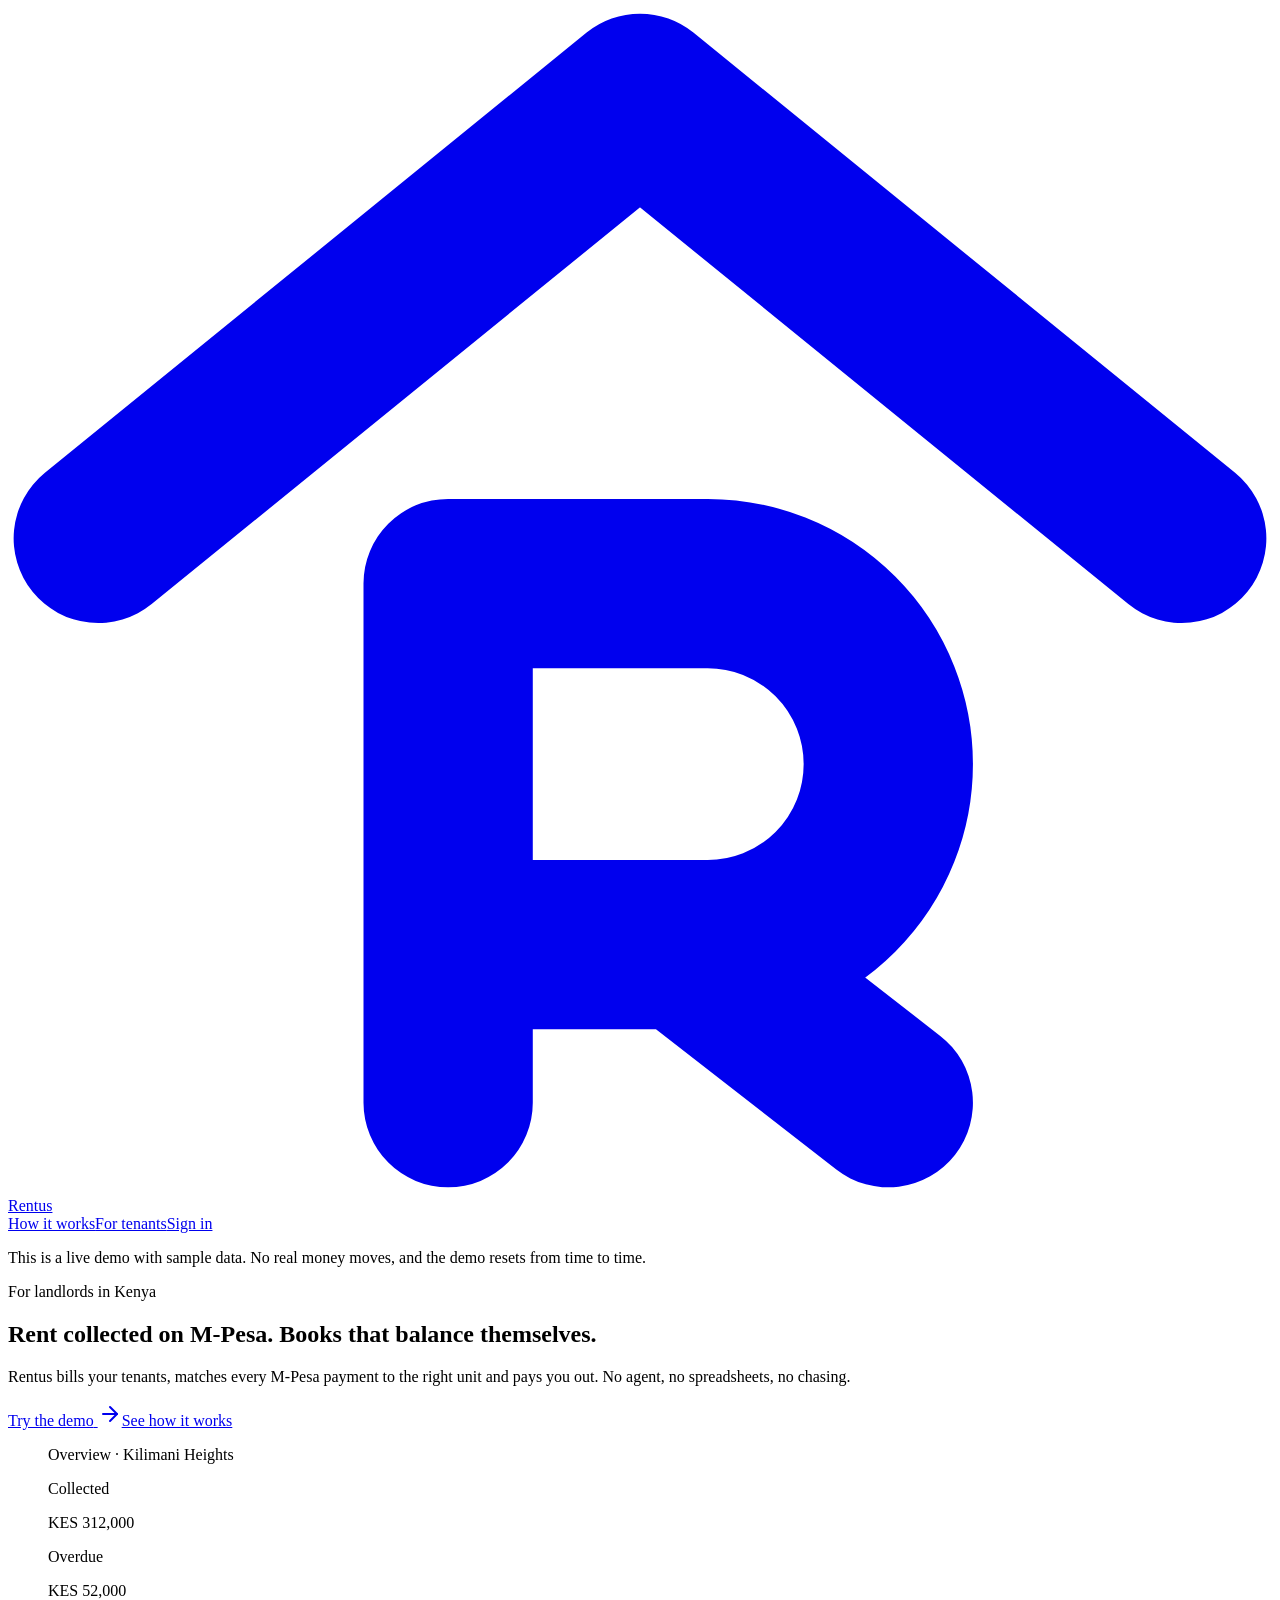
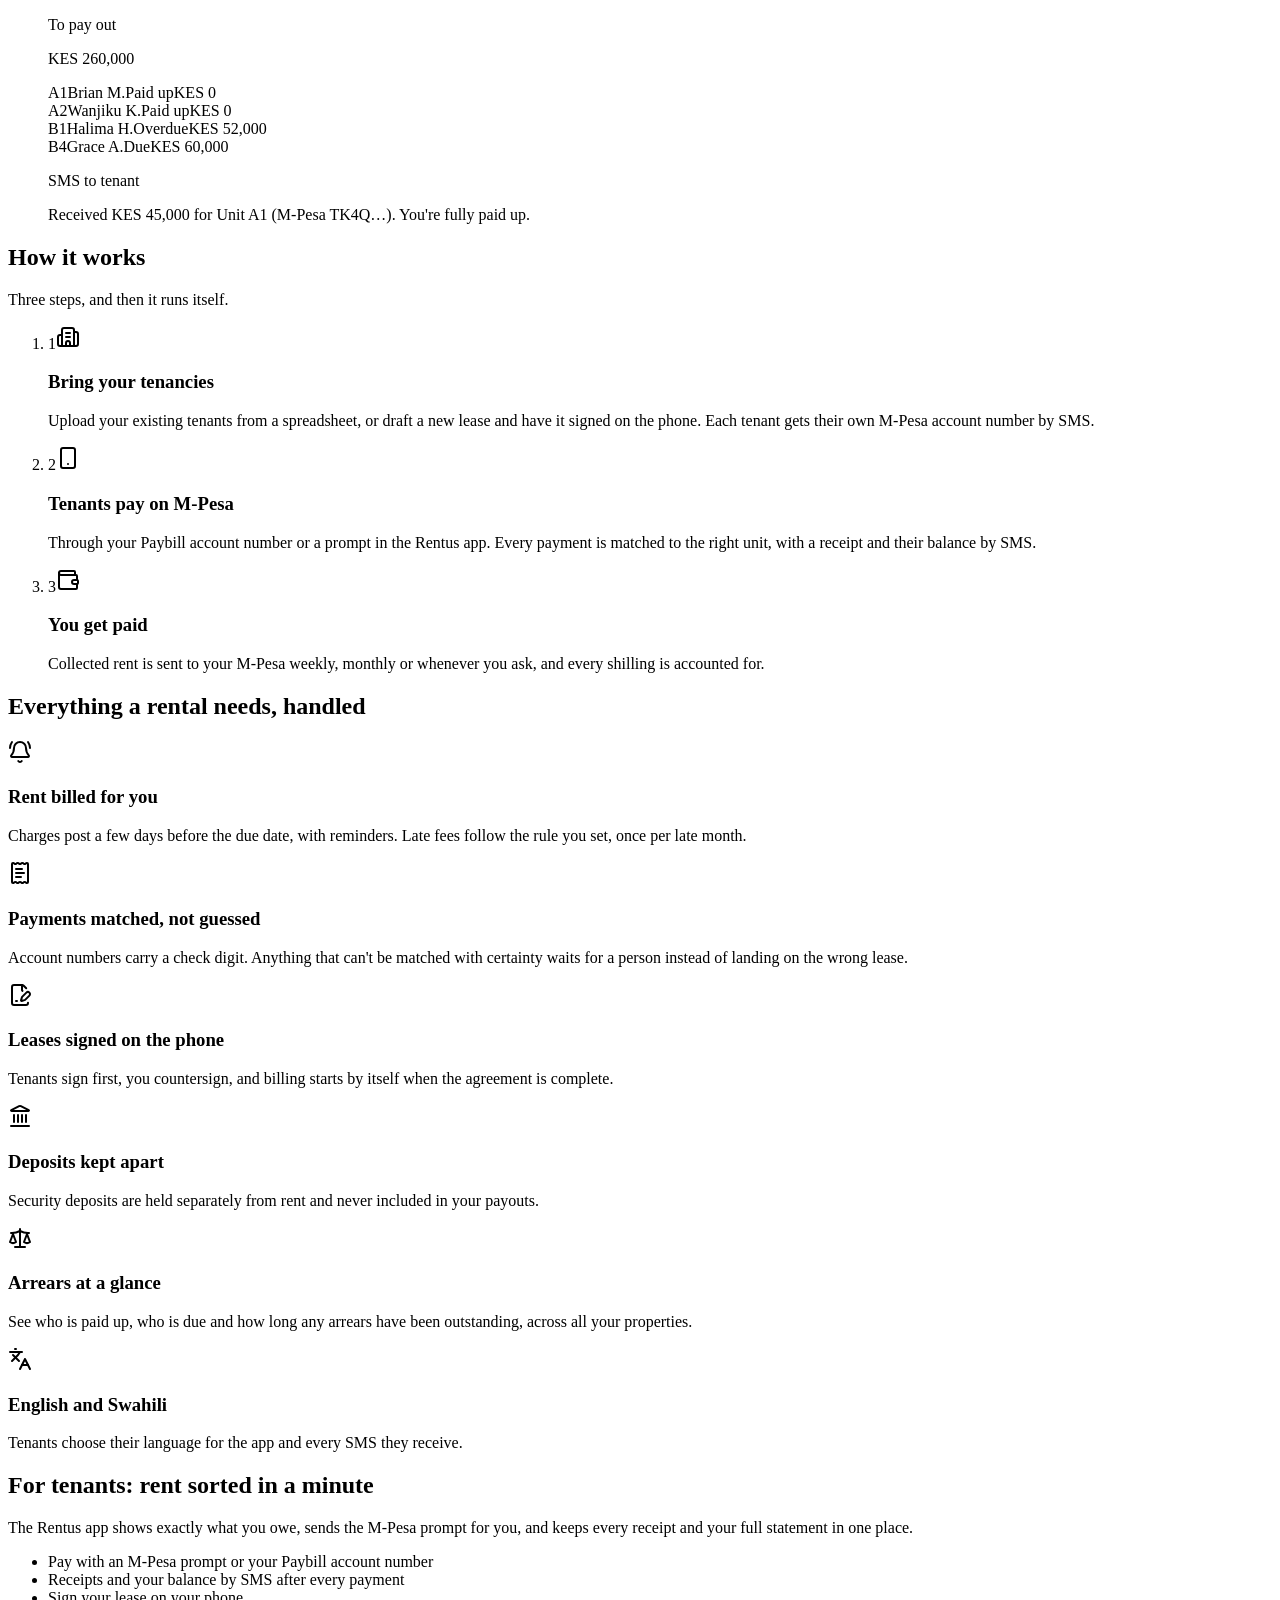
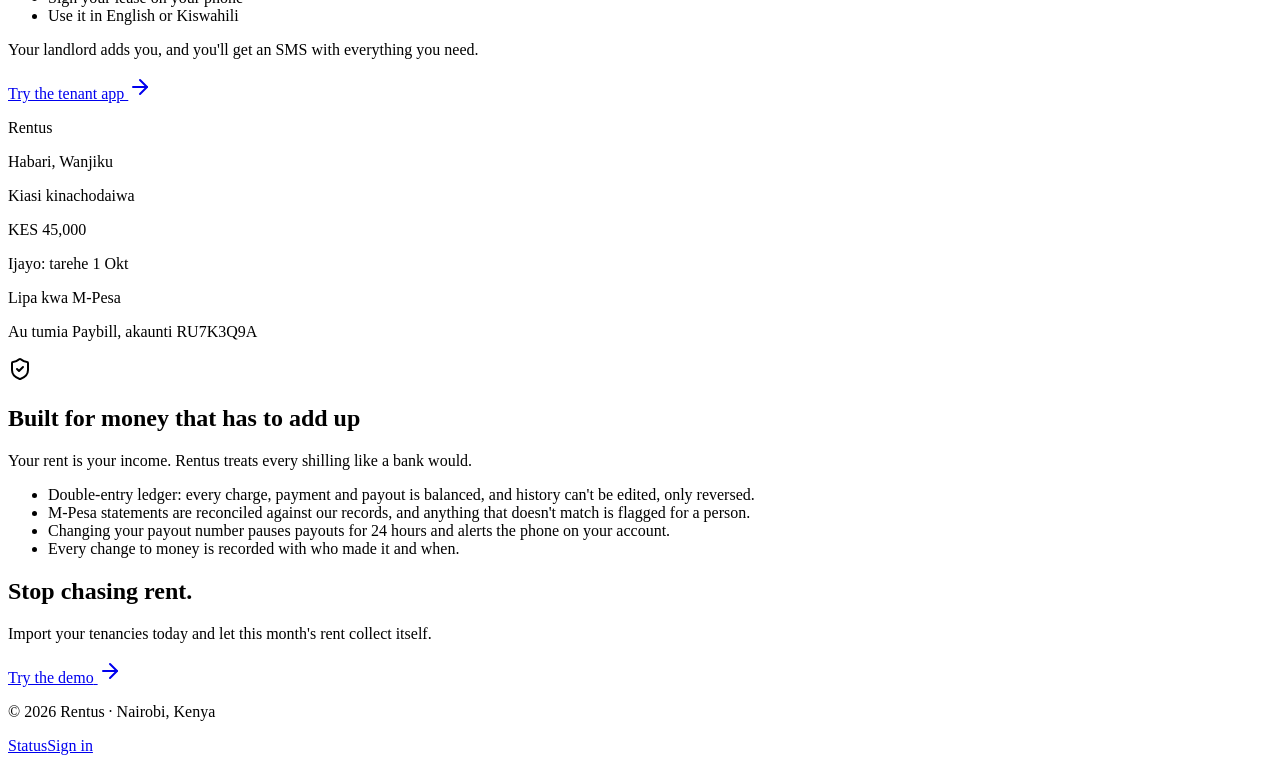
==== commit 049a2edf: "Publish homepage and tenant demo from rentus@d86842a Co-Authored-By: Claude Opus 5 <noreply@anthropi" ====
--- a/index.html
+++ b/index.html
@@ -1 +1 @@
-<!DOCTYPE html><html lang="en"><head><meta charSet="utf-8"/><meta name="viewport" content="width=device-width, initial-scale=1"/><link rel="stylesheet" href="/rentus-site/_next/static/chunks/0b9gp5ezh0rp6.css" data-precedence="next"/><link rel="preload" as="script" fetchPriority="low" href="/rentus-site/_next/static/chunks/310vm2bl3xxpt.js"/><script src="/rentus-site/_next/static/chunks/19mx3mg6lkumu.js" async=""></script><script src="/rentus-site/_next/static/chunks/27t_qfc-3_lzs.js" async=""></script><script src="/rentus-site/_next/static/chunks/1k83njyyts9l_.js" async=""></script><script src="/rentus-site/_next/static/chunks/turbopack-2o-7kl4vezc8p.js" async=""></script><script src="/rentus-site/_next/static/chunks/3nou3866c00k-.js" async=""></script><title>Rentus · Rent collection on M-Pesa, without an agent</title><meta name="description" content="Rentus bills your tenants, matches every M-Pesa payment to the right unit and pays you out. Built for Kenyan landlords."/><link rel="icon" href="/rentus-site/icon.svg?icon.24tw41fdh_y1x.svg" sizes="any" type="image/svg+xml"/><link rel="apple-touch-icon" href="/rentus-site/apple-icon.png?apple-icon.3jpoldd052_7u.png" sizes="180x180" type="image/png"/><script src="/rentus-site/_next/static/chunks/0cz1d0mv5g_q7.js" noModule=""></script></head><body class="min-h-dvh font-sans antialiased"><div hidden=""><!--$--><!--/$--></div><div class="bg-surface text-ink"><header class="sticky top-0 z-20 border-b border-line/70 bg-surface/90 backdrop-blur"><div class="mx-auto flex h-16 max-w-6xl items-center justify-between px-5"><a aria-label="Rentus home" class="text-xl" href="/rentus-site/"><span class="inline-flex items-center gap-[0.35em] font-extrabold tracking-tight text-ink "><svg viewBox="4 7.5 56 52.5" class="h-[1.15em] w-auto shrink-0 text-brand-700" fill="none" stroke="currentColor" stroke-width="7.5" stroke-linecap="round" stroke-linejoin="round" aria-hidden="true"><path d="M8 31 L32 11.5 L56 31"></path><path d="M23.5 56 V33 H35 a8 8 0 0 1 0 16 H23.5 M34 49 L43 56"></path></svg>Rentus</span></a><nav aria-label="Primary" class="flex items-center gap-1 sm:gap-2"><a href="#how-it-works" class="hidden rounded-md px-3 py-2 text-sm text-ink-soft hover:text-ink sm:inline">How it works</a><a href="#tenants" class="hidden rounded-md px-3 py-2 text-sm text-ink-soft hover:text-ink sm:inline">For tenants</a><a class="rounded-md px-3 py-2 text-sm font-semibold text-brand-700 hover:bg-brand-50" href="https://rentus-demo-web.onrender.com/sign-in">Sign in</a></nav></div></header><p class="border-b border-line bg-brand-50 px-5 py-2 text-center text-sm text-brand-800">This is a live demo with sample data. No real money moves, and the demo resets from time to time.</p><main><section class="mx-auto grid max-w-6xl items-center gap-14 px-5 pt-14 pb-20 md:grid-cols-[1.05fr_1fr] md:pt-20 md:pb-28"><div><p class="inline-flex items-center gap-2 rounded-full bg-brand-50 px-3 py-1 text-sm font-medium text-brand-800"><span class="size-1.5 rounded-full bg-brand-600" aria-hidden="true"></span>For landlords in Kenya</p><h1 class="mt-5 text-4xl leading-[1.1] font-extrabold tracking-tight text-balance sm:text-5xl">Rent collected on <span class="whitespace-nowrap">M-Pesa</span>. Books that balance themselves.</h1><p class="mt-5 max-w-xl text-lg leading-relaxed text-ink-soft">Rentus bills your tenants, matches every M-Pesa payment to the right unit and pays you out. No agent, no spreadsheets, no chasing.</p><div class="mt-8 flex flex-wrap gap-3"><a class="inline-flex h-12 items-center justify-center gap-2 rounded-lg px-5 text-base font-semibold transition-colors bg-brand-700 text-white hover:bg-brand-800" href="https://rentus-demo-web.onrender.com/sign-in">Try the demo<!-- --> <svg xmlns="http://www.w3.org/2000/svg" width="24" height="24" viewBox="0 0 24 24" fill="none" stroke="currentColor" stroke-width="2" stroke-linecap="round" stroke-linejoin="round" class="lucide lucide-arrow-right size-4" aria-hidden="true"><path d="M5 12h14"></path><path d="m12 5 7 7-7 7"></path></svg></a><a class="inline-flex h-12 items-center justify-center gap-2 rounded-lg px-5 text-base font-semibold transition-colors border border-line bg-surface text-ink hover:bg-muted" href="#how-it-works">See how it works</a></div></div><figure class="relative mb-12 sm:mb-16" aria-label="Illustration of the Rentus landlord dashboard with sample data"><div class="absolute -inset-4 -z-10 rounded-3xl bg-gradient-to-br from-brand-100 via-brand-50 to-transparent blur-2xl" aria-hidden="true"></div><div class="overflow-hidden rounded-2xl border border-line bg-surface shadow-xl shadow-brand-900/5"><div class="flex items-center gap-1.5 border-b border-line bg-muted/70 px-4 py-2.5" aria-hidden="true"><span class="size-2.5 rounded-full bg-line"></span><span class="size-2.5 rounded-full bg-line"></span><span class="size-2.5 rounded-full bg-line"></span><span class="ml-3 text-xs text-ink-faint">Overview · Kilimani Heights</span></div><div class="grid grid-cols-3 gap-3 p-4"><div class="rounded-lg border border-line p-3"><p class="text-[11px] text-ink-soft">Collected</p><p class="mt-0.5 text-sm font-semibold tabular-nums text-ink">KES 312,000</p></div><div class="rounded-lg border border-line p-3"><p class="text-[11px] text-ink-soft">Overdue</p><p class="mt-0.5 text-sm font-semibold tabular-nums text-red-700">KES 52,000</p></div><div class="rounded-lg border border-line p-3"><p class="text-[11px] text-ink-soft">To pay out</p><p class="mt-0.5 text-sm font-semibold tabular-nums text-brand-800">KES 260,000</p></div></div><div class="px-4 pb-4"><div class="overflow-hidden rounded-lg border border-line"><div class="flex items-center justify-between gap-3 border-b border-line px-3 py-2.5 text-xs last:border-b-0"><span class="w-8 font-medium text-ink">A1</span><span class="flex-1 text-ink-soft">Brian M.</span><span class="rounded-full px-2 py-0.5 font-medium bg-brand-50 text-brand-800">Paid up</span><span class="w-20 text-right tabular-nums text-ink">KES 0</span></div><div class="flex items-center justify-between gap-3 border-b border-line px-3 py-2.5 text-xs last:border-b-0"><span class="w-8 font-medium text-ink">A2</span><span class="flex-1 text-ink-soft">Wanjiku K.</span><span class="rounded-full px-2 py-0.5 font-medium bg-brand-50 text-brand-800">Paid up</span><span class="w-20 text-right tabular-nums text-ink">KES 0</span></div><div class="flex items-center justify-between gap-3 border-b border-line px-3 py-2.5 text-xs last:border-b-0"><span class="w-8 font-medium text-ink">B1</span><span class="flex-1 text-ink-soft">Halima H.</span><span class="rounded-full px-2 py-0.5 font-medium bg-red-50 text-red-800">Overdue</span><span class="w-20 text-right tabular-nums text-ink">KES 52,000</span></div><div class="flex items-center justify-between gap-3 border-b border-line px-3 py-2.5 text-xs last:border-b-0"><span class="w-8 font-medium text-ink">B4</span><span class="flex-1 text-ink-soft">Grace A.</span><span class="rounded-full px-2 py-0.5 font-medium bg-sky-50 text-sky-800">Due</span><span class="w-20 text-right tabular-nums text-ink">KES 60,000</span></div></div></div></div><div class="absolute -bottom-16 -left-4 hidden w-60 rounded-xl border border-line bg-surface p-3 shadow-lg sm:block" aria-hidden="true"><p class="text-[11px] font-medium text-ink-soft">SMS to tenant</p><p class="mt-1 text-xs leading-relaxed text-ink">Received KES 45,000 for Unit A1 (M-Pesa TK4Q…). You&#x27;re fully paid up.</p></div></figure></section><section id="how-it-works" class="scroll-mt-16 border-y border-line bg-canvas"><div class="mx-auto max-w-6xl px-5 py-20"><h2 class="text-3xl font-bold tracking-tight">How it works</h2><p class="mt-2 max-w-2xl text-ink-soft">Three steps, and then it runs itself.</p><ol class="mt-10 grid gap-6 md:grid-cols-3"><li class="rounded-2xl border border-line bg-surface p-6"><div class="flex items-center gap-3"><span class="flex size-9 items-center justify-center rounded-full bg-brand-700 text-sm font-bold text-white">1</span><svg xmlns="http://www.w3.org/2000/svg" width="24" height="24" viewBox="0 0 24 24" fill="none" stroke="currentColor" stroke-width="2" stroke-linecap="round" stroke-linejoin="round" class="lucide lucide-building-complex lucide-building-2 size-5 text-brand-700" aria-hidden="true"><path d="M10 12h4"></path><path d="M10 8h4"></path><path d="M14 21v-3a2 2 0 0 0-4 0v3"></path><path d="M6 10H4a2 2 0 0 0-2 2v7a2 2 0 0 0 2 2h16a2 2 0 0 0 2-2V9a2 2 0 0 0-2-2h-2"></path><path d="M6 21V5a2 2 0 0 1 2-2h8a2 2 0 0 1 2 2v16"></path></svg></div><h3 class="mt-4 text-lg font-semibold">Bring your tenancies</h3><p class="mt-2 leading-relaxed text-ink-soft">Upload your existing tenants from a spreadsheet, or draft a new lease and have it signed on the phone. Each tenant gets their own M-Pesa account number by SMS.</p></li><li class="rounded-2xl border border-line bg-surface p-6"><div class="flex items-center gap-3"><span class="flex size-9 items-center justify-center rounded-full bg-brand-700 text-sm font-bold text-white">2</span><svg xmlns="http://www.w3.org/2000/svg" width="24" height="24" viewBox="0 0 24 24" fill="none" stroke="currentColor" stroke-width="2" stroke-linecap="round" stroke-linejoin="round" class="lucide lucide-smartphone size-5 text-brand-700" aria-hidden="true"><rect width="14" height="20" x="5" y="2" rx="2" ry="2"></rect><path d="M12 18h.01"></path></svg></div><h3 class="mt-4 text-lg font-semibold">Tenants pay on M-Pesa</h3><p class="mt-2 leading-relaxed text-ink-soft">Through your Paybill account number or a prompt in the Rentus app. Every payment is matched to the right unit, with a receipt and their balance by SMS.</p></li><li class="rounded-2xl border border-line bg-surface p-6"><div class="flex items-center gap-3"><span class="flex size-9 items-center justify-center rounded-full bg-brand-700 text-sm font-bold text-white">3</span><svg xmlns="http://www.w3.org/2000/svg" width="24" height="24" viewBox="0 0 24 24" fill="none" stroke="currentColor" stroke-width="2" stroke-linecap="round" stroke-linejoin="round" class="lucide lucide-wallet size-5 text-brand-700" aria-hidden="true"><path d="M19 7V4a1 1 0 0 0-1-1H5a2 2 0 0 0 0 4h15a1 1 0 0 1 1 1v4h-3a2 2 0 0 0 0 4h3a1 1 0 0 0 1-1v-2a1 1 0 0 0-1-1"></path><path d="M3 5v14a2 2 0 0 0 2 2h15a1 1 0 0 0 1-1v-4"></path></svg></div><h3 class="mt-4 text-lg font-semibold">You get paid</h3><p class="mt-2 leading-relaxed text-ink-soft">Collected rent is sent to your M-Pesa weekly, monthly or whenever you ask, and every shilling is accounted for.</p></li></ol></div></section><section class="mx-auto max-w-6xl px-5 py-20"><h2 class="text-3xl font-bold tracking-tight">Everything a rental needs, handled</h2><div class="mt-10 grid gap-x-10 gap-y-9 sm:grid-cols-2 lg:grid-cols-3"><div><svg xmlns="http://www.w3.org/2000/svg" width="24" height="24" viewBox="0 0 24 24" fill="none" stroke="currentColor" stroke-width="2" stroke-linecap="round" stroke-linejoin="round" class="lucide lucide-bell-ring size-6 text-brand-700" aria-hidden="true"><path d="M10.268 21a2 2 0 0 0 3.464 0"></path><path d="M22 8c0-2.3-.8-4.3-2-6"></path><path d="M3.262 15.326A1 1 0 0 0 4 17h16a1 1 0 0 0 .74-1.673C19.41 13.956 18 12.499 18 8A6 6 0 0 0 6 8c0 4.499-1.411 5.956-2.738 7.326"></path><path d="M4 2C2.8 3.7 2 5.7 2 8"></path></svg><h3 class="mt-3 font-semibold">Rent billed for you</h3><p class="mt-1.5 leading-relaxed text-ink-soft">Charges post a few days before the due date, with reminders. Late fees follow the rule you set, once per late month.</p></div><div><svg xmlns="http://www.w3.org/2000/svg" width="24" height="24" viewBox="0 0 24 24" fill="none" stroke="currentColor" stroke-width="2" stroke-linecap="round" stroke-linejoin="round" class="lucide lucide-receipt-text size-6 text-brand-700" aria-hidden="true"><path d="M13 16H8"></path><path d="M14 8H8"></path><path d="M16 12H8"></path><path d="M4 3a1 1 0 0 1 1-1 1.3 1.3 0 0 1 .7.2l.933.6a1.3 1.3 0 0 0 1.4 0l.934-.6a1.3 1.3 0 0 1 1.4 0l.933.6a1.3 1.3 0 0 0 1.4 0l.933-.6a1.3 1.3 0 0 1 1.4 0l.934.6a1.3 1.3 0 0 0 1.4 0l.933-.6A1.3 1.3 0 0 1 19 2a1 1 0 0 1 1 1v18a1 1 0 0 1-1 1 1.3 1.3 0 0 1-.7-.2l-.933-.6a1.3 1.3 0 0 0-1.4 0l-.934.6a1.3 1.3 0 0 1-1.4 0l-.933-.6a1.3 1.3 0 0 0-1.4 0l-.933.6a1.3 1.3 0 0 1-1.4 0l-.934-.6a1.3 1.3 0 0 0-1.4 0l-.933.6a1.3 1.3 0 0 1-.7.2 1 1 0 0 1-1-1z"></path></svg><h3 class="mt-3 font-semibold">Payments matched, not guessed</h3><p class="mt-1.5 leading-relaxed text-ink-soft">Account numbers carry a check digit. Anything that can&#x27;t be matched with certainty waits for a person instead of landing on the wrong lease.</p></div><div><svg xmlns="http://www.w3.org/2000/svg" width="24" height="24" viewBox="0 0 24 24" fill="none" stroke="currentColor" stroke-width="2" stroke-linecap="round" stroke-linejoin="round" class="lucide lucide-file-pen-line lucide-file-signature size-6 text-brand-700" aria-hidden="true"><path d="M14.364 13.634a2 2 0 0 0-.506.854l-.837 2.87a.5.5 0 0 0 .62.62l2.87-.837a2 2 0 0 0 .854-.506l4.013-4.009a1 1 0 0 0-3.004-3.004z"></path><path d="M14.487 7.858A1 1 0 0 1 14 7V2"></path><path d="M20 19.645V20a2 2 0 0 1-2 2H6a2 2 0 0 1-2-2V4a2 2 0 0 1 2-2h8a2.4 2.4 0 0 1 1.704.706l2.516 2.516"></path><path d="M8 18h1"></path></svg><h3 class="mt-3 font-semibold">Leases signed on the phone</h3><p class="mt-1.5 leading-relaxed text-ink-soft">Tenants sign first, you countersign, and billing starts by itself when the agreement is complete.</p></div><div><svg xmlns="http://www.w3.org/2000/svg" width="24" height="24" viewBox="0 0 24 24" fill="none" stroke="currentColor" stroke-width="2" stroke-linecap="round" stroke-linejoin="round" class="lucide lucide-landmark size-6 text-brand-700" aria-hidden="true"><path d="M10 18v-7"></path><path d="M11.119 2.205a2 2 0 0 1 1.762 0l7.84 3.846A.5.5 0 0 1 20.5 7h-17a.5.5 0 0 1-.22-.949z"></path><path d="M14 18v-7"></path><path d="M18 18v-7"></path><path d="M3 22h18"></path><path d="M6 18v-7"></path></svg><h3 class="mt-3 font-semibold">Deposits kept apart</h3><p class="mt-1.5 leading-relaxed text-ink-soft">Security deposits are held separately from rent and never included in your payouts.</p></div><div><svg xmlns="http://www.w3.org/2000/svg" width="24" height="24" viewBox="0 0 24 24" fill="none" stroke="currentColor" stroke-width="2" stroke-linecap="round" stroke-linejoin="round" class="lucide lucide-scale size-6 text-brand-700" aria-hidden="true"><path d="M12 3v18"></path><path d="m19 8 3 8a5 5 0 0 1-6 0zV7"></path><path d="M3 7h1a17 17 0 0 0 8-2 17 17 0 0 0 8 2h1"></path><path d="m5 8 3 8a5 5 0 0 1-6 0zV7"></path><path d="M7 21h10"></path></svg><h3 class="mt-3 font-semibold">Arrears at a glance</h3><p class="mt-1.5 leading-relaxed text-ink-soft">See who is paid up, who is due and how long any arrears have been outstanding, across all your properties.</p></div><div><svg xmlns="http://www.w3.org/2000/svg" width="24" height="24" viewBox="0 0 24 24" fill="none" stroke="currentColor" stroke-width="2" stroke-linecap="round" stroke-linejoin="round" class="lucide lucide-languages size-6 text-brand-700" aria-hidden="true"><path d="m5 8 6 6"></path><path d="m4 14 6-6 2-3"></path><path d="M2 5h12"></path><path d="M7 2h1"></path><path d="m22 22-5-10-5 10"></path><path d="M14 18h6"></path></svg><h3 class="mt-3 font-semibold">English and Swahili</h3><p class="mt-1.5 leading-relaxed text-ink-soft">Tenants choose their language for the app and every SMS they receive.</p></div></div></section><section id="tenants" class="scroll-mt-16 bg-brand-800 text-white"><div class="mx-auto grid max-w-6xl items-center gap-12 px-5 py-20 md:grid-cols-2"><div><h2 class="text-3xl font-bold tracking-tight">For tenants: rent sorted in a minute</h2><p class="mt-4 text-lg leading-relaxed text-brand-100">The Rentus app shows exactly what you owe, sends the M-Pesa prompt for you, and keeps every receipt and your full statement in one place.</p><ul class="mt-6 space-y-3 text-brand-50"><li class="flex gap-3"><span class="mt-2 size-1.5 shrink-0 rounded-full bg-brand-100" aria-hidden="true"></span>Pay with an M-Pesa prompt or your Paybill account number</li><li class="flex gap-3"><span class="mt-2 size-1.5 shrink-0 rounded-full bg-brand-100" aria-hidden="true"></span>Receipts and your balance by SMS after every payment</li><li class="flex gap-3"><span class="mt-2 size-1.5 shrink-0 rounded-full bg-brand-100" aria-hidden="true"></span>Sign your lease on your phone</li><li class="flex gap-3"><span class="mt-2 size-1.5 shrink-0 rounded-full bg-brand-100" aria-hidden="true"></span>Use it in English or Kiswahili</li></ul><p class="mt-6 text-sm text-brand-100">Your landlord adds you, and you&#x27;ll get an SMS with everything you need.</p><div class="mt-6"><a class="inline-flex h-12 items-center justify-center gap-2 rounded-lg px-5 text-base font-semibold transition-colors bg-white text-brand-800 hover:bg-brand-50" href="https://jaykaizen.github.io/rentus-site/tenant/">Try the tenant app <svg xmlns="http://www.w3.org/2000/svg" width="24" height="24" viewBox="0 0 24 24" fill="none" stroke="currentColor" stroke-width="2" stroke-linecap="round" stroke-linejoin="round" class="lucide lucide-arrow-right size-4" aria-hidden="true"><path d="M5 12h14"></path><path d="m12 5 7 7-7 7"></path></svg></a></div></div><div class="mx-auto w-64 rounded-[2.2rem] border-8 border-brand-900 bg-canvas p-4 text-ink shadow-2xl" aria-label="Illustration of the tenant app with sample data" role="img"><p class="text-xs font-bold text-brand-800">Rentus</p><p class="mt-3 text-base font-bold">Habari, Wanjiku</p><div class="mt-3 rounded-xl border border-line bg-surface p-3"><p class="text-[11px] text-ink-soft">Kiasi kinachodaiwa</p><p class="text-2xl font-extrabold">KES 45,000</p><p class="text-[11px] text-ink-soft">Ijayo: tarehe 1 Okt</p><div class="mt-3 rounded-lg bg-brand-700 py-2 text-center text-xs font-semibold text-white">Lipa kwa M-Pesa</div><p class="mt-2 text-[10px] text-ink-soft">Au tumia Paybill, akaunti RU7K3Q9A</p></div></div></div></section><section class="mx-auto max-w-6xl px-5 py-20"><div class="grid gap-10 md:grid-cols-[1fr_1.4fr]"><div><svg xmlns="http://www.w3.org/2000/svg" width="24" height="24" viewBox="0 0 24 24" fill="none" stroke="currentColor" stroke-width="2" stroke-linecap="round" stroke-linejoin="round" class="lucide lucide-shield-check size-8 text-brand-700" aria-hidden="true"><path d="M20 13c0 5-3.5 7.5-7.66 8.95a1 1 0 0 1-.67-.01C7.5 20.5 4 18 4 13V6a1 1 0 0 1 1-1c2 0 4.5-1.2 6.24-2.72a1.17 1.17 0 0 1 1.52 0C14.51 3.81 17 5 19 5a1 1 0 0 1 1 1z"></path><path d="m9 12 2 2 4-4"></path></svg><h2 class="mt-3 text-3xl font-bold tracking-tight">Built for money that has to add up</h2><p class="mt-3 text-ink-soft">Your rent is your income. Rentus treats every shilling like a bank would.</p></div><ul class="grid gap-4 sm:grid-cols-2"><li class="rounded-xl border border-line bg-canvas p-5 leading-relaxed text-ink">Double-entry ledger: every charge, payment and payout is balanced, and history can&#x27;t be edited, only reversed.</li><li class="rounded-xl border border-line bg-canvas p-5 leading-relaxed text-ink">M-Pesa statements are reconciled against our records, and anything that doesn&#x27;t match is flagged for a person.</li><li class="rounded-xl border border-line bg-canvas p-5 leading-relaxed text-ink">Changing your payout number pauses payouts for 24 hours and alerts the phone on your account.</li><li class="rounded-xl border border-line bg-canvas p-5 leading-relaxed text-ink">Every change to money is recorded with who made it and when.</li></ul></div></section><section class="px-5 pb-20"><div class="mx-auto flex max-w-6xl flex-col items-start justify-between gap-6 rounded-3xl bg-ink px-8 py-12 text-white md:flex-row md:items-center"><div><h2 class="text-2xl font-bold tracking-tight sm:text-3xl">Stop chasing rent.</h2><p class="mt-2 text-white/70">Import your tenancies today and let this month&#x27;s rent collect itself.</p></div><a class="inline-flex h-12 items-center justify-center gap-2 rounded-lg px-5 text-base font-semibold transition-colors bg-white text-brand-800 hover:bg-brand-50" href="https://rentus-demo-web.onrender.com/sign-in">Try the demo<!-- --> <svg xmlns="http://www.w3.org/2000/svg" width="24" height="24" viewBox="0 0 24 24" fill="none" stroke="currentColor" stroke-width="2" stroke-linecap="round" stroke-linejoin="round" class="lucide lucide-arrow-right size-4" aria-hidden="true"><path d="M5 12h14"></path><path d="m12 5 7 7-7 7"></path></svg></a></div></section></main><footer class="border-t border-line"><div class="mx-auto flex max-w-6xl flex-wrap items-center justify-between gap-3 px-5 py-8 text-sm text-ink-soft"><p>© <!-- -->2026<!-- --> Rentus · Nairobi, Kenya</p><a class="hover:text-ink" href="https://rentus-demo-web.onrender.com/sign-in">Sign in</a></div></footer></div><!--$--><!--/$--><script src="/rentus-site/_next/static/chunks/310vm2bl3xxpt.js" id="_R_" async=""></script><script>(self.__next_f=self.__next_f||[]).push([0])</script><script>self.__next_f.push([1,"1:\"$Sreact.fragment\"\n2:I[39756,[\"/rentus-site/_next/static/chunks/3nou3866c00k-.js\"],\"default\"]\n3:I[37457,[\"/rentus-site/_next/static/chunks/3nou3866c00k-.js\"],\"default\"]\n4:I[22016,[\"/rentus-site/_next/static/chunks/3nou3866c00k-.js\"],\"\"]\nf:I[68027,[\"/rentus-site/_next/static/chunks/3nou3866c00k-.js\"],\"default\",1]\n:HL[\"/rentus-site/_next/static/chunks/0b9gp5ezh0rp6.css\",\"style\"]\n0:{\"P\":null,\"c\":[\"\",\"\"],\"q\":\"\",\"i\":false,\"f\":[[[\"\",{\"children\":[\"__PAGE__\",{},\"$undefined\",\"$undefined\",4608]},\"$undefined\",\"$undefined\",4624],[[\"$\",\"$1\",\"c\",{\"children\":[[[\"$\",\"link\",\"0\",{\"rel\":\"stylesheet\",\"href\":\"/rentus-site/_next/static/chunks/0b9gp5ezh0rp6.css\",\"precedence\":\"next\",\"crossOrigin\":\"$undefined\",\"nonce\":\"$undefined\"}],[\"$\",\"script\",\"script-0\",{\"src\":\"/rentus-site/_next/static/chunks/3nou3866c00k-.js\",\"async\":true,\"nonce\":\"$undefined\"}]],[\"$\",\"html\",null,{\"lang\":\"en\",\"children\":[\"$\",\"body\",null,{\"className\":\"min-h-dvh font-sans antialiased\",\"children\":[\"$\",\"$L2\",null,{\"parallelRouterKey\":\"children\",\"error\":\"$undefined\",\"errorStyles\":\"$undefined\",\"errorScripts\":\"$undefined\",\"template\":[\"$\",\"$L3\",null,{}],\"templateStyles\":\"$undefined\",\"templateScripts\":\"$undefined\",\"notFound\":[[[\"$\",\"title\",null,{\"children\":\"404: This page could not be found.\"}],[\"$\",\"div\",null,{\"style\":{\"fontFamily\":\"system-ui,\\\"Segoe UI\\\",Roboto,Helvetica,Arial,sans-serif,\\\"Apple Color Emoji\\\",\\\"Segoe UI Emoji\\\"\",\"height\":\"100vh\",\"textAlign\":\"center\",\"display\":\"flex\",\"flexDirection\":\"column\",\"alignItems\":\"center\",\"justifyContent\":\"center\"},\"children\":[\"$\",\"div\",null,{\"children\":[[\"$\",\"style\",null,{\"dangerouslySetInnerHTML\":{\"__html\":\"body{color:#000;background:#fff;margin:0}.next-error-h1{border-right:1px solid rgba(0,0,0,.3)}@media (prefers-color-scheme:dark){body{color:#fff;background:#000}.next-error-h1{border-right:1px solid rgba(255,255,255,.3)}}\"}}],[\"$\",\"h1\",null,{\"className\":\"next-error-h1\",\"style\":{\"display\":\"inline-block\",\"margin\":\"0 20px 0 0\",\"padding\":\"0 23px 0 0\",\"fontSize\":24,\"fontWeight\":500,\"verticalAlign\":\"top\",\"lineHeight\":\"49px\"},\"children\":404}],[\"$\",\"div\",null,{\"style\":{\"display\":\"inline-block\"},\"children\":[\"$\",\"h2\",null,{\"style\":{\"fontSize\":14,\"fontWeight\":400,\"lineHeight\":\"49px\",\"margin\":0},\"children\":\"This page could not be found.\"}]}]]}]}]],[]],\"forbidden\":\"$undefined\",\"unauthorized\":\"$undefined\"}]}]}]]}],{\"children\":[[\"$\",\"$1\",\"c\",{\"children\":[[\"$\",\"div\",null,{\"className\":\"bg-surface text-ink\",\"children\":[[\"$\",\"header\",null,{\"className\":\"sticky top-0 z-20 border-b border-line/70 bg-surface/90 backdrop-blur\",\"children\":[\"$\",\"div\",null,{\"className\":\"mx-auto flex h-16 max-w-6xl items-center justify-between px-5\",\"children\":[[\"$\",\"$L4\",null,{\"href\":\"/\",\"aria-label\":\"Rentus home\",\"className\":\"text-xl\",\"children\":[\"$\",\"span\",null,{\"className\":\"inline-flex items-center gap-[0.35em] font-extrabold tracking-tight text-ink \",\"children\":[[\"$\",\"svg\",null,{\"viewBox\":\"4 7.5 56 52.5\",\"className\":\"h-[1.15em] w-auto shrink-0 text-brand-700\",\"fill\":\"none\",\"stroke\":\"currentColor\",\"strokeWidth\":7.5,\"strokeLinecap\":\"round\",\"strokeLinejoin\":\"round\",\"aria-hidden\":true,\"children\":[[\"$\",\"path\",null,{\"d\":\"M8 31 L32 11.5 L56 31\"}],[\"$\",\"path\",null,{\"d\":\"M23.5 56 V33 H35 a8 8 0 0 1 0 16 H23.5 M34 49 L43 56\"}]]}],\"Rentus\"]}]}],[\"$\",\"nav\",null,{\"aria-label\":\"Primary\",\"className\":\"flex items-center gap-1 sm:gap-2\",\"children\":[[\"$\",\"a\",null,{\"href\":\"#how-it-works\",\"className\":\"hidden rounded-md px-3 py-2 text-sm text-ink-soft hover:text-ink sm:inline\",\"children\":\"How it works\"}],[\"$\",\"a\",null,{\"href\":\"#tenants\",\"className\":\"hidden rounded-md px-3 py-2 text-sm text-ink-soft hover:text-ink sm:inline\",\"children\":\"For tenants\"}],[\"$\",\"$L4\",null,{\"href\":\"https://rentus-demo-web.onrender.com/sign-in\",\"className\":\"rounded-md px-3 py-2 text-sm font-semibold text-brand-700 hover:bg-brand-50\",\"children\":\"Sign in\"}]]}]]}]}],[\"$\",\"p\",null,{\"className\":\"border-b border-line bg-brand-50 px-5 py-2 text-center text-sm text-brand-800\",\"children\":\"This is a live demo with sample data. No real money moves, and the demo resets from time to time.\"}],[\"$\",\"main\",null,{\"children\":[[\"$\",\"section\",null,{\"className\":\"mx-auto grid max-w-6xl items-center gap-14 px-5 pt-14 pb-20 md:grid-cols-[1.05fr_1fr] md:pt-20 md:pb-28\",\"children\":[[\"$\",\"div\",null,{\"children\":[[\"$\",\"p\",null,{\"className\":\"inline-flex items-center gap-2 rounded-full bg-brand-50 px-3 py-1 text-sm font-medium text-brand-800\",\"children\":[[\"$\",\"span\",null,{\"className\":\"size-1.5 rounded-full bg-brand-600\",\"aria-hidden\":true}],\"For landlords in Kenya\"]}],[\"$\",\"h1\",null,{\"className\":\"mt-5 text-4xl leading-[1.1] font-extrabold tracking-tight text-balance sm:text-5xl\",\"children\":[\"Rent collected on \",[\"$\",\"span\",null,{\"className\":\"whitespace-nowrap\",\"children\":\"M-Pesa\"}],\". Books that balance themselves.\"]}],[\"$\",\"p\",null,{\"className\":\"mt-5 max-w-xl text-lg leading-relaxed text-ink-soft\",\"children\":\"Rentus bills your tenants, matches every M-Pesa payment to the right unit and pays you out. No agent, no spreadsheets, no chasing.\"}],\"$L5\"]}],\"$L6\"]}],\"$L7\",\"$L8\",\"$L9\",\"$La\",\"$Lb\"]}],\"$Lc\"]}],null,\"$Ld\"]}],{},null,false,null]},null,false,null],\"$Le\",false]],\"m\":\"$undefined\",\"G\":[\"$f\",[\"$L10\"]],\"S\":true,\"h\":null,\"r\":\"$undefined\",\"s\":\"$undefined\",\"a\":\"$undefined\",\"l\":\"$undefined\",\"p\":\"$undefined\",\"d\":\"$undefined\",\"b\":\"T38uvhlO8WVgl-Zgt4VMg\"}\n11:I[5014,[\"/rentus-site/_next/static/chunks/3nou3866c00k-.js\"],\"default\"]\n16:I[97367,[\"/rentus-site/_next/static/chunks/3nou3866c00k-.js\"],\"OutletBoundary\"]\n17:\"$Sreact.suspense\"\n19:I[97367,[\"/rentus-site/_next/static/chunks/3nou3866c00k-.js\"],\"ViewportBoundary\"]\n1b:I[97367,[\"/rentus-site/_next/static/chunks/3nou3866c00k-.js\"],\"MetadataBoundary\"]\n5:[\"$\",\"div\",null,{\"className\":\"mt-8 flex flex-wrap gap-3\",\"children\":[[\"$\",\"$L4\",null,{\"href\":\"https://rentus-demo-web.onrender.com/sign-in\",\"className\":\"inline-flex h-12 items-center justify-center gap-2 rounded-lg px-5 text-base font-semibold transition-colors bg-brand-700 text-white hover:bg-brand-800\",\"children\":[\"Try the demo\",\" \",[\"$\",\"$L11\",null,{\"ref\":\"$undefined\",\"icon\":{\"name\":\"arrow-right\",\"size\":24,\"node\":[[\"path\",{\"d\":\"M5 12h14\",\"key\":\"1ays0h\"}],[\"path\",{\"d\":\"m12 5 7 7-7 7\",\"key\":\"xquz4c\"}]]},\"className\":\"size-4\",\"aria-hidden\":true}]]}],[\"$\",\"$L4\",null,{\"href\":\"#how-it-works\",\"className\":\"inline-flex h-12 items-center justify-center gap-2 rounded-lg px-5 text-base font-semibold transition-colors border border-line bg-surface text-ink hover:bg-muted\",\"children\":\"See how it works\"}]]}]\n6:[\"$\",\"figure\",null,{\"className\":\"relative mb-12 sm:mb-16\",\"aria-label\":\"Illustration of the Rentus landlord dashboard with sample data\",\"children\":[[\"$\",\"div\",null,{\"className\":\"absolute -inset-4 -z-10 rounded-3xl bg-gradient-to-br from-brand-100 via-brand-50 to-transparent blur-2xl\",\"aria-hidden\":true}],[\"$\",\"div\",null,{\"className\":\"overflow-hidden rounded-2xl border border-line bg-surface shadow-xl shadow-brand-900/5\",\"children\":[[\"$\",\"div\",null,{\"className\":\"flex items-center gap-1.5 border-b border-line bg-muted/70 px-4 py-2.5\",\"aria-hidden\":true,\"children\":[[\"$\",\"span\",null,{\"className\":\"size-2.5 rounded-full bg-line\"}],[\"$\",\"span\",null,{\"className\":\"size-2.5 rounded-full bg-line\"}],[\"$\",\"span\",null,{\"className\":\"size-2.5 rounded-full bg-line\"}],[\"$\",\"span\",null,{\"className\":\"ml-3 text-xs text-ink-faint\",\"children\":\"Overview · Kilimani Heights\"}]]}],[\"$\",\"div\",null,{\"className\":\"grid grid-cols-3 gap-3 p-4\",\"children\":[[\"$\",\"div\",\"Collected\",{\"className\":\"rounded-lg border border-line p-3\",\"children\":[[\"$\",\"p\",null,{\"className\":\"text-[11px] text-ink-soft\",\"children\":\"Collected\"}],[\"$\",\"p\",null,{\"className\":\"mt-0.5 text-sm font-semibold tabular-nums text-ink\",\"children\":\"KES 312,000\"}]]}],[\"$\",\"div\",\"Overdue\",{\"className\":\"rounded-lg border border-line p-3\",\"children\":[[\"$\",\"p\",null,{\"className\":\"text-[11px] text-ink-soft\",\"children\":\"Overdue\"}],[\"$\",\"p\",null,{\"className\":\"mt-0.5 text-sm font-semibold tabular-nums text-red-700\",\"children\":\"KES 52,000\"}]]}],[\"$\",\"div\",\"To pay out\",{\"className\":\"rounded-lg border border-line p-3\",\"children\":[[\"$\",\"p\",null,{\"className\":\"text-[11px] text-ink-soft\",\"children\":\"To pay out\"}],[\"$\",\"p\",null,{\"className\":\"mt-0.5 text-sm font-semibold tabular-nums text-brand-800\",\"children\":\"KES 260,000\"}]]}]]}],[\"$\",\"div\",null,{\"className\":\"px-4 pb-4\",\"children\":[\"$\",\"div\",null,{\"className\":\"overflow-hidden rounded-lg border border-line\",\"children\":[[\"$\",\"div\",\"A1\",{\"className\":\"flex items-center justify-between gap-3 border-b border-line px-3 py-2.5 text-xs last:border-b-0\",\"children\":[[\"$\",\"span\",null,{\"className\":\"w-8 font-medium text-ink\",\"children\":\"A1\"}],[\"$\",\"span\",null,{\"className\":\"flex-1 text-ink-soft\",\"children\":\"Brian M.\"}],[\"$\",\"span\",null,{\"className\":\"rounded-full px-2 py-0.5 font-medium bg-brand-50 text-brand-800\",\"children\":\"Paid up\"}],[\"$\",\"span\",null,{\"className\":\"w-20 text-right tabular-nums text-ink\",\"children\":\"KES 0\"}]]}],[\"$\",\"div\",\"A2\",{\"className\":\"flex items-center justify-between gap-3 border-b border-line px-3 py-2.5 text-xs last:border-b-0\",\"children\":[[\"$\",\"span\",null,{\"className\":\"w-8 font-medium text-ink\",\"children\":\"A2\"}],[\"$\",\"span\",null,{\"className\":\"flex-1 text-ink-soft\",\"children\":\"Wanjiku K.\"}],[\"$\",\"span\",null,{\"className\":\"rounded-full px-2 py-0.5 font-medium bg-brand-50 text-brand-800\",\"children\":\"Paid up\"}],[\"$\",\"span\",null,{\"className\":\"w-20 text-right tabular-nums text-ink\",\"children\":\"KES 0\"}]]}],[\"$\",\"div\",\"B1\",{\"className\":\"flex items-center justify-between gap-3 border-b border-line px-3 py-2.5 text-xs last:border-b-0\",\"children\":[[\"$\",\"span\",null,{\"className\":\"w-8 font-medium text-ink\",\"children\":\"B1\"}],[\"$\",\"span\",null,{\"className\":\"flex-1 text-ink-soft\",\"children\":\"Halima H.\"}],[\"$\",\"span\",null,{\"className\":\"rounded-full px-2 py-0.5 font-medium bg-red-50 text-red-800\",\"children\":\"Overdue\"}],[\"$\",\"span\",null,{\"className\":\"w-20 text-right tabular-nums text-ink\",\"children\":\"KES 52,000\"}]]}],[\"$\",\"div\",\"B4\",{\"className\":\"flex items-center justify-between gap-3 border-b border-line px-3 py-2.5 text-xs last:border-b-0\",\"children\":[[\"$\",\"span\",null,{\"className\":\"w-8 font-medium text-ink\",\"children\":\"B4\"}],[\"$\",\"span\",null,{\"className\":\"flex-1 text-ink-soft\",\"children\":\"Grace A.\"}],[\"$\",\"span\",null,{\"className\":\"rounded-full px-2 py-0.5 font-medium bg-sky-50 text-sky-800\",\"children\":\"Due\"}],[\"$\",\"span\",null,{\"className\":\"w-20 text-right tabular-nums text-ink\",\"children\":\"KES 60,000\"}]]}]]}]}]]}],[\"$\",\"div\",null,{\"className\":\"absolute -bottom-16 -left-4 hidden w-60 rounded-xl border border-line bg-surface p-3 shadow-lg sm:block\",\"aria-hidden\":true,\"children\":[[\"$\",\"p\",null,{\"className\":\"text-[11px] font-medium text-ink-soft\",\"children\":\"SMS to tenant\"}],\"$L12\"]}]]}]\n7:[\"$\",\"section\",null,{\"id\":\"how-it-works\",\"className\":\"scroll-mt-16 border-y border-line bg-canvas\",\"children\":[\"$\",\"div\",null,{\"className\":\"mx-auto max-w-6xl px-5 py-20\",\"children\":[[\"$\",\"h2\",null,{\"className\":\"text-3xl font-bold tracking-tight\",\"children\":\"How it works\"}],[\"$\",\"p\",null,{\"className\":\"mt-2 max-w-2xl text-ink-soft\",\"children\":\"Three steps, and then it runs itself.\"}],[\"$\",\"ol\",null,{\"className\":\"mt-10 grid gap-6 md:grid-cols-3\",\"children\":[[\"$\",\"li\",\"Bring your tenancies\",{\"className\":\"rounded-2xl border border-line bg-surface p-6\",\"children\":[[\"$\",\"div\",null,{\"className\":\"flex items-center gap-3\",\"children\":[[\"$\",\"span\",null,{\"className\":\"flex size-9 items-center justify-center rounded-full bg-brand-700 text-sm font-bold text-white\",\"children\":1}],[\"$\",\"$L11\",null,{\"ref\":\"$undefined\",\"icon\":{\"name\":\"building-complex\",\"size\":24,\"node\":[[\"path\",{\"d\":\"M10 12h4\",\"key\":\"a56b0p\"}],[\"path\",{\"d\":\"M10 8h4\",\"key\":\"1sr2af\"}],[\"path\",{\"d\":\"M14 21v-3a2 2 0 0 0-4 0v3\",\"key\":\"1rgiei\"}],[\"path\",{\"d\":\"M6 10H4a2 2 0 0 0-2 2v7a2 2 0 0 0 2 2h16a2 2 0 0 0 2-2V9a2 2 0 0 0-2-2h-2\",\"key\":\"secmi2\"}],[\"path\",{\"d\":\"M6 21V5a2 2 0 0 1 2-2h8a2 2 0 0 1 2 2v16\",\"key\":\"16ra0t\"}]],\"aliases\":[\"building-2\"]},\"className\":\"size-5 text-brand-700\",\"aria-hidden\":true}]]}],[\"$\",\"h3\",null,{\"className\":\"mt-4 text-lg font-semibold\",\"children\":\"Bring your tenancies\"}],[\"$\",\"p\",null,{\"className\":\"mt-2 leading-relaxed text-ink-soft\",\"children\":\"Upload your existing tenants from a spreadsheet, or draft a new lease and have it signed on the phone. Each tenant gets their own M-Pesa account number by SMS.\"}]]}],[\"$\",\"li\",\"Tenants pay on M-Pesa\",{\"className\":\"rounded-2xl border border-line bg-surface p-6\",\"children\":[[\"$\",\"div\",null,{\"className\":\"flex items-center gap-3\",\"children\":[[\"$\",\"span\",null,{\"className\":\"flex size-9 items-center justify-center rounded-full bg-brand-700 text-sm font-bold text-white\",\"children\":2}],[\"$\",\"$L11\",null,{\"ref\":\"$undefined\",\"icon\":{\"name\":\"smartphone\",\"size\":24,\"node\":[[\"rect\",{\"width\":\"14\",\"height\":\"20\",\"x\":\"5\",\"y\":\"2\",\"rx\":\"2\",\"ry\":\"2\",\"key\":\"1yt0o3\"}],[\"path\",{\"d\":\"M12 18h.01\",\"key\":\"mhygvu\"}]]},\"className\":\"size-5 text-brand-700\",\"aria-hidden\":true}]]}],[\"$\",\"h3\",null,{\"className\":\"mt-4 text-lg font-semibold\",\"children\":\"Tenants pay on M-Pesa\"}],[\"$\",\"p\",null,{\"className\":\"mt-2 leading-relaxed text-ink-soft\",\"children\":\"Through your Paybill account number or a prompt in the Rentus app. Every payment is matched to the right unit, with a receipt and their balance by SMS.\"}]]}],[\"$\",\"li\",\"You get paid\",{\"className\":\"rounded-2xl border border-line bg-surface p-6\",\"children\":[[\"$\",\"div\",null,{\"className\":\"flex items-center gap-3\",\"children\":[[\"$\",\"span\",null,{\"className\":\"flex size-9 items-center justify-center rounded-full bg-brand-700 text-sm font-bold text-white\",\"children\":3}],[\"$\",\"$L11\",null,{\"ref\":\"$undefined\",\"icon\":{\"name\":\"wallet\",\"size\":24,\"node\":[[\"path\",{\"d\":\"M19 7V4a1 1 0 0 0-1-1H5a2 2 0 0 0 0 4h15a1 1 0 0 1 1 1v4h-3a2 2 0 0 0 0 4h3a1 1 0 0 0 1-1v-2a1 1 0 0 0-1-1\",\"key\":\"18etb6\"}],[\"path\",{\"d\":\"M3 5v14a2 2 0 0 0 2 2h15a1 1 0 0 0 1-1v-4\",\"key\":\"xoc0q4\"}]]},\"className\":\"size-5 text-brand-700\",\"aria-hidden\":true}]]}],[\"$\",\"h3\",null,{\"className\":\"mt-4 text-lg font-semibold\",\"children\":\"You get paid\"}],[\"$\",\"p\",null,{\"className\":\"mt-2 leading-relaxed text-ink-soft\",\"children\":\"Collected rent is sent to your M-Pesa weekly, monthly or whenever you ask, and every shilling is accounted for.\"}]]}]]}]]}]}]\n8:[\"$\",\"section\",null,{\"className\":\"mx-auto max-w-6xl px-5 py-20\",\"children\":[[\"$\",\"h2\",null,{\"className\":\"text-3xl font-bold tracking-tight\",\"children\":\"Everything a rental needs, handled\"}],[\"$\",\"div\",null,{\"className\":\"mt-10 grid gap-x-10 gap-y-9 sm:grid-cols-2 lg:grid-cols-3\",\"children\":[[\"$\",\"div\",\"Rent billed for you\",{\"children\":[[\"$\",\"$L11\",null,{\"ref\":\"$undefined\",\"icon\":{\"name\":\"bell-ring\",\"size\":24,\"node\":[[\"path\",{\"d\":\"M10.268 21a2 2 0 0 0 3.464 0\",\"key\":\"vwvbt9\"}],[\"path\",{\"d\":\"M22 8c0-2.3-.8-4.3-2-6\",\"key\":\"5bb3ad\"}],[\"path\",{\"d\":\"M3.262 15.326A1 1 0 0 0 4 17h16a1 1 0 0 0 .74-1.673C19.41 13.956 18 12.499 18 8A6 6 0 0 0 6 8c0 4.499-1.411 5.956-2.738 7.326\",\"key\":\"11g9vi\"}],[\"path\",{\"d\":\"M4 2C2.8 3.7 2 5.7 2 8\",\"key\":\"tap9e0\"}]]},\"className\":\"size-6 text-brand-700\",\"aria-hidden\":true}],[\"$\",\"h3\",null,{\"className\":\"mt-3 font-semibold\",\"children\":\"Rent billed for you\"}],[\"$\",\"p\",null,{\"className\":\"mt-1.5 leading-relaxed text-ink-soft\",\"children\":\"Charges post a few days before the due date, with reminders. Late fees follow the rule you set, once per late month.\"}]]}],[\"$\",\"div\",\"Payments matched, not guessed\",{\"children\":[[\"$\",\"$L11\",null,{\"ref\":\"$undefined\",\"icon\":{\"name\":\"receipt-text\",\"size\":24,\"node\":[[\"path\",{\"d\":\"M13 16H8\",\"key\":\"wsln4y\"}],[\"path\",{\"d\":\"M14 8H8\",\"key\":\"1l3xfs\"}],[\"path\",{\"d\":\"M16 12H8\",\"key\":\"1fr5h0\"}],[\"path\",{\"d\":\"M4 3a1 1 0 0 1 1-1 1.3 1.3 0 0 1 .7.2l.933.6a1.3 1.3 0 0 0 1.4 0l.934-.6a1.3 1.3 0 0 1 1.4 0l.933.6a1.3 1.3 0 0 0 1.4 0l.933-.6a1.3 1.3 0 0 1 1.4 0l.934.6a1.3 1.3 0 0 0 1.4 0l.933-.6A1.3 1.3 0 0 1 19 2a1 1 0 0 1 1 1v18a1 1 0 0 1-1 1 1.3 1.3 0 0 1-.7-.2l-.933-.6a1.3 1.3 0 0 0-1.4 0l-.934.6a1.3 1.3 0 0 1-1.4 0l-.933-.6a1.3 1.3 0 0 0-1.4 0l-.933.6a1.3 1.3 0 0 1-1.4 0l-.934-.6a1.3 1.3 0 0 0-1.4 0l-.933.6a1.3 1.3 0 0 1-.7.2 1 1 0 0 1-1-1z\",\"key\":\"ycz6yz\"}]]},\"className\":\"size-6 text-brand-700\",\"aria-hidden\":true}],[\"$\",\"h3\",null,{\"className\":\"mt-3 font-semibold\",\"children\":\"Payments matched, not guessed\"}],[\"$\",\"p\",null,{\"className\":\"mt-1.5 leading-relaxed text-ink-soft\",\"children\":\"Account numbers carry a check digit. Anything that can't be matched with certainty waits for a person instead of landing on the wrong lease.\"}]]}],[\"$\",\"div\",\"Leases signed on the phone\",{\"children\":[[\"$\",\"$L11\",null,{\"ref\":\"$undefined\",\"icon\":{\"name\":\"file-pen-line\",\"size\":24,\"node\":[[\"path\",{\"d\":\"M14.364 13.634a2 2 0 0 0-.506.854l-.837 2.87a.5.5 0 0 0 .62.62l2.87-.837a2 2 0 0 0 .854-.506l4.013-4.009a1 1 0 0 0-3.004-3.004z\",\"key\":\"ukzhwg\"}],[\"path\",{\"d\":\"M14.487 7.858A1 1 0 0 1 14 7V2\",\"key\":\"1klhew\"}],[\"path\",{\"d\":\"M20 19.645V20a2 2 0 0 1-2 2H6a2 2 0 0 1-2-2V4a2 2 0 0 1 2-2h8a2.4 2.4 0 0 1 1.704.706l2.516 2.516\",\"key\":\"rxaxab\"}],[\"path\",{\"d\":\"M8 18h1\",\"key\":\"13wk12\"}]],\"aliases\":[\"file-signature\"]},\"className\":\"size-6 text-brand-700\",\"aria-hidden\":true}],[\"$\",\"h3\",null,{\"className\":\"mt-3 font-semibold\",\"children\":\"Leases signed on the phone\"}],[\"$\",\"p\",null,{\"className\":\"mt-1.5 leading-relaxed text-ink-soft\",\"children\":\"Tenants sign first, you countersign, and billing starts by itself when the agreement is complete.\"}]]}],[\"$\",\"div\",\"Deposits kept apart\",{\"children\":[[\"$\",\"$L11\",null,{\"ref\":\"$undefined\",\"icon\":{\"name\":\"landmark\",\"size\":24,\"node\":[[\"path\",{\"d\":\"M10 18v-7\",\"key\":\"wt116b\"}],[\"path\",{\"d\":\"M11.119 2.205a2 2 0 0 1 1.762 0l7.84 3.846A.5.5 0 0 1 20.5 7h-17a.5.5 0 0 1-.22-.949z\",\"key\":\"yxxwt6\"}],[\"path\",{\"d\":\"M14 18v-7\",\"key\":\"vav6t3\"}],[\"path\",{\"d\":\"M18 18v-7\",\"key\":\"aexdmj\"}],[\"path\",{\"d\":\"M3 22h18\",\"key\":\"8prr45\"}],[\"path\",{\"d\":\"M6 18v-7\",\"key\":\"1ivflk\"}]]},\"className\":\"size-6 text-brand-700\",\"aria-hidden\":true}],[\"$\",\"h3\",null,{\"className\":\"mt-3 font-semibold\",\"children\":\"Deposits kept apart\"}],[\"$\",\"p\",null,{\"className\":\"mt-1.5 leading-relaxed text-ink-soft\",\"children\":\"Security deposits are held separately from rent and never included in your payouts.\"}]]}],[\"$\",\"div\",\"Arrears at a glance\",{\"children\":[[\"$\",\"$L11\",null,{\"ref\":\"$undefined\",\"icon\":{\"name\":\"scale\",\"size\":24,\"node\":[[\"path\",{\"d\":\"M12 3v18\",\"key\":\"108xh3\"}],[\"path\",{\"d\":\"m19 8 3 8a5 5 0 0 1-6 0zV7\",\"key\":\"zcdpyk\"}],[\"path\",{\"d\":\"M3 7h1a17 17 0 0 0 8-2 17 17 0 0 0 8 2h1\",\"key\":\"1yorad\"}],[\"path\",{\"d\":\"m5 8 3 8a5 5 0 0 1-6 0zV7\",\"key\":\"eua70x\"}],[\"path\",{\"d\":\"M7 21h10\",\"key\":\"1b0cd5\"}]]},\"className\":\"size-6 text-brand-700\",\"aria-hidden\":true}],\"$L13\",\"$L14\"]}],\"$L15\"]}]]}]\n9:[\"$\",\"section\",null,{\"id\":\"tenants\",\"className\":\"scroll-mt-16 bg-brand-800 text-white\",\"children\":[\"$\",\"div\",null,{\"className\":\"mx-auto grid max-w-6xl items-center gap-12 px-5 py-20 md:grid-cols-2\",\"children\":[[\"$\",\"div\",null,{\"children\":[[\"$\",\"h2\",null,{\"className\":\"text-3xl font-bold tracking-tight\",\"children\":\"For tenants: rent sorted in a minute\"}],[\"$\",\"p\",null,{\"className\":\"mt-4 text-lg leading-relaxed text-brand-100\",\"children\":\"The Rentus app shows exactly what you owe, sends the M-Pesa prompt for you, and keeps every receipt and your full statement in one place.\"}],[\"$\",\"ul\",null,{\"className\":\"mt-6 space-y-3 text-brand-50\",\"children\":[[\"$\",\"li\",\"Pay with an M-Pesa prompt or your Paybill account number\",{\"className\":\"flex gap-3\",\"children\":[[\"$\",\"span\",null,{\"className\":\"mt-2 size-1.5 shrink-0 rounded-full bg-brand-100\",\"aria-hidden\":true}],\"Pay with an M-Pesa prompt or your Paybill account number\"]}],[\"$\",\"li\",\"Receipts and your balance by SMS after every payment\",{\"className\":\"flex gap-3\",\"children\":[[\"$\",\"span\",null,{\"className\":\"mt-2 size-1.5 shrink-0 rounded-full bg-brand-100\",\"aria-hidden\":true}],\"Receipts and your balance by SMS after every payment\"]}],[\"$\",\"li\",\"Sign your lease on your phone\",{\"className\":\"flex gap-3\",\"children\":[[\"$\",\"span\",null,{\"className\":\"mt-2 size-1.5 shrink-0 rounded-full bg-brand-100\",\"aria-hidden\":true}],\"Sign your lease on your phone\"]}],[\"$\",\"li\",\"Use it in English or Kiswahili\",{\"className\":\"flex gap-3\",\"children\":[[\"$\",\"span\",null,{\"className\":\"mt-2 size-1.5 shrink-0 rounded-full bg-brand-100\",\"aria-hidden\":true}],\"Use it in English or Kiswahili\"]}]]}],[\"$\",\"p\",null,{\"className\":\"mt-6 text-sm text-brand-100\",\"children\":\"Your landlord adds you, and you'll get an SMS with everything you need.\"}],[\"$\",\"div\",null,{\"className\":\"mt-6\",\"children\":[\"$\",\"$L4\",null,{\"href\":\"https://jaykaizen.github.io/rentus-site/tenant/\",\"className\":\"inline-flex h-12 items-center justify-center gap-2 rounded-lg px-5 text-base font-semibold transition-colors bg-white text-brand-800 hover:bg-brand-50\",\"children\":[\"Try the tenant app \",[\"$\",\"$L11\",null,{\"ref\":\"$undefined\",\"icon\":\"$5:props:children:0:props:children:2:props:icon\",\"className\":\"size-4\",\"aria-hidden\":true}]]}]}]]}],[\"$\",\"div\",null,{\"className\":\"mx-auto w-64 rounded-[2.2rem] border-8 border-brand-900 bg-canvas p-4 text-ink shadow-2xl\",\"aria-label\":\"Illustration of the tenant app with sample data\",\"role\":\"img\",\"children\":[[\"$\",\"p\",null,{\"className\":\"text-xs font-bold text-brand-800\",\"children\":\"Rentus\"}],[\"$\",\"p\",null,{\"className\":\"mt-3 text-base font-bold\",\"children\":\"Habari, Wanjiku\"}],[\"$\",\"div\",null,{\"className\":\"mt-3 rounded-xl border border-line bg-surface p-3\",\"children\":[[\"$\",\"p\",null,{\"className\":\"text-[11px] text-ink-soft\",\"children\":\"Kiasi kinachodaiwa\"}],[\"$\",\"p\",null,{\"className\":\"text-2xl font-extrabold\",\"children\":\"KES 45,000\"}],[\"$\",\"p\",null,{\"className\":\"text-[11px] text-ink-soft\",\"children\":\"Ijayo: tarehe 1 Okt\"}],[\"$\",\"div\",null,{\"className\":\"mt-3 rounded-lg bg-brand-700 py-2 text-center text-xs font-semibold text-white\",\"children\":\"Lipa kwa M-Pesa\"}],[\"$\",\"p\",null,{\"className\":\"mt-2 text-[10px] text-ink-soft\",\"children\":\"Au tumia Paybill, akaunti RU7K3Q9A\"}]]}]]}]]}]}]\na:[\"$\",\"section\",null,{\"className\":\"mx-auto max-w-6xl px-5 py-20\",\"children\":[\"$\",\"div\",null,{\"className\":\"grid gap-10 md:grid-cols-[1fr_1.4fr]\",\"children\":[[\"$\",\"div\",null,{\"children\":[[\"$\",\"$L11\",null,{\"ref\":\"$undefined\",\"icon\":{\"name\":\"shield-check\",\"size\":24,\"node\":[[\"path\",{\"d\":\"M20 13c0 5-3.5 7.5-7.66 8.95a1 1 0 0 1-.67-.01C7.5 20.5 4 18 4 13V6a1 1 0 0 1 1-1c2 0 4.5-1.2 6.24-2.72a1.17 1.17 0 0 1 1.52 0C14.51 3.81 17 5 19 5a1 1 0 0 1 1 1z\",\"key\":\"oel41y\"}],[\"path\",{\"d\":\"m9 12 2 2 4-4\",\"key\":\"dzmm74\"}]]},\"className\":\"size-8 text-brand-700\",\"aria-hidden\":true}],[\"$\",\"h2\",null,{\"className\":\"mt-3 text-3xl font-bold tracking-tight\",\"children\":\"Built for money that has to add up\"}],[\"$\",\"p\",null,{\"className\":\"mt-3 text-ink-soft\",\"children\":\"Your rent is your income. Rentus treats every shilling like a bank would.\"}]]}],[\"$\",\"ul\",null,{\"className\":\"grid gap-4 sm:grid-cols-2\",\"children\":[[\"$\",\"li\",\"Double-entry ledger: every charge, payment and payout is balanced, and history can't be edited, only reversed.\",{\"className\":\"rounded-xl border border-line bg-canvas p-5 leading-relaxed text-ink\",\"children\":\"Double-entry ledger: every charge, payment and payout is balanced, and history can't be edited, only reversed.\"}],[\"$\",\"li\",\"M-Pesa statements are reconciled against our records, and anything that doesn't match is flagged for a person.\",{\"className\":\"rounded-xl border border-line bg-canvas p-5 leading-relaxed text-ink\",\"children\":\"M-Pesa statements are reconciled against our records, and anything that doesn't match is flagged for a person.\"}],[\"$\",\"li\",\"Changing your payout number pauses payouts for 24 hours and alerts the phone on your account.\",{\"className\":\"rounded-xl border border-line bg-canvas p-5 leading-relaxed text-ink\",\"children\":\"Changing your payout number pauses payouts for 24 hours and alerts the phone on your account.\"}],[\"$\",\"li\",\"Every change to money is recorded with who made it and when.\",{\"className\":\"rounded-xl border border-line bg-canvas p-5 leading-relaxed text-ink\",\"children\":\"Every change to money is recorded with who made it and when.\"}]]}]]}]}]\nb:[\"$\",\"section\",null,{\"className\":\"px-5 pb-20\",\"children\":[\"$\",\"div\",null,{\"className\":\"mx-auto flex max-w-6xl flex-col items-start justify-between gap-6 rounded-3xl bg-ink px-8 py-12 text-white md:flex-row md:items-center\",\"children\":[[\"$\",\"div\",null,{\"children\":[[\"$\",\"h2\",null,{\"className\":\"text-2xl font-bold tracking-tight sm:text-3xl\",\"children\":\"Stop chasing rent.\"}],[\"$\",\"p\",null,{\"className\":\"mt-2 text-white/70\",\"children\":\"Import your tenancies today and let this month's rent collect itself.\"}]]}],[\"$\",\"$L4\",null,{\"href\":\"https://rentus-demo-web.onrender.com/sign-in\",\"className\":\"inline-flex h-12 items-center justify-center gap-2 rounded-lg px-5 text-base font-semibold transition-colors bg-white text-brand-800 hover:bg-brand-50\",\"children\":[\"Try the demo\",\" \",[\"$\",\"$L11\",null,{\"ref\":\"$undefined\",\"icon\":\"$5:props:children:0:props:children:2:props:icon\",\"className\":\"size-4\",\"aria-hidden\":true}]]}]]}]}]\nc:[\"$\",\"footer\",null,{\"className\":\"border-t border-line\",\"children\":[\"$\",\"div\",null,{\"className\":\"mx-auto flex max-w-6xl flex-wrap items-center justify-between gap-3 px-5 py-8 text-sm text-ink-soft\",\"children\":[[\"$\",\"p\",null,{\"children\":[\"© \",2026,\" Rentus · Nairobi, Kenya\"]}],[\"$\",\"$L4\",null,{\"href\":\"https://rentus-demo-web.onrender.com/sign-in\",\"className\":\"hover:text-ink\",\"children\":\"Sign in\"}]]}]}]\nd:[\"$\",\"$L16\",null,{\"children\":[\"$\",\"$17\",null,{\"name\":\"Next.MetadataOutlet\",\"children\":\"$@18\"}]}]\ne:[\"$\",\"$1\",\"h\",{\"children\":[null,[\"$\",\"$L19\",null,{\"children\":\"$L1a\"}],[\"$\",\"div\",null,{\"hidden\":true,\"children\":[\"$\",\"$L1b\",null,{\"children\":[\"$\",\"$17\",null,{\"name\":\"Next.Metadata\",\"children\":\"$L1c\"}]}]}],null]}]\n10:[\"$\",\"link\",\"0\",{\"rel\":\"stylesheet\",\"href\":\"/rentus-site/_next/static/chunks/0b9gp5ezh0rp6.css\",\"precedence\":\"next\",\"crossOrigin\":\"$undefined\",\"nonce\":\"$undefined\"}]\n12:[\"$\",\"p\",null,{\"className\":\"mt-1 text-xs leading-relaxed text-ink\",\"children\":\"Received KES 45,000 for Unit A1 (M-Pesa TK4Q…). You're fully paid up.\"}]\n13:[\"$\",\"h3\",null,{\"className\":\"mt-3 font-semibold\",\"children\":\"Arrears at a glance\"}]\n14:[\"$\",\"p\",null,{\"className\":\"mt-1.5 leading-relaxed text-ink-soft\",\"children\":\"See who is paid up, who is due and how long any arrears have been outstanding, across all your properties.\"}]\n15:[\"$\",\"div\",\"English and Swahili\",{\"children\":[[\"$\",\"$L11\",null,{\"ref\":\"$undefined\",\"icon\":{\"name\":\"languages\",\"size\":24,\"node\":[[\"path\",{\"d\":\"m5 8 6 6\",\"key\":\"1wu5hv\"}],[\"path\",{\"d\":\"m4 14 6-6 2-3\",\"key\":\"1k1g8d\"}],[\"path\",{\"d\":\"M2 5h12\",\"key\":\"or177f\"}],[\"path\",{\"d\":\"M7 2h1\",\"key\":\"1t2jsx\"}],[\"path\",{\"d\":\"m22 22-5-10-5 10\",\"key\":\"don7ne\"}],[\"path\",{\"d\":\"M14 18h6\",\"key\":\"1m8k6r\"}]]},\"className\":\"size-6 text-brand-700\",\"aria-hidden\":true}],[\"$\",\"h3\",null,{\"className\":\"mt-3 font-semibold\",\"children\":\"English and Swahili\"}],[\"$\",\"p\",null,{\"className\":\"mt-1.5 leading-relaxed text-ink-soft\",\"children\":\"Tenants choose their language for the app and every SMS they receive.\"}]]}]\n1a:[[\"$\",\"meta\",\"0\",{\"charSet\":\"utf-8\"}],[\"$\",\"meta\",\"1\",{\"name\":\"viewport\",\"content\":\"width=device-width, initial-scale=1\"}]]\n1d:I[27201,[\"/rentus-site/_next/static/chunks/3nou3866c00k-.js\"],\"IconMark\"]\n18:null\n1c:[[\"$\",\"title\",\"0\",{\"children\":\"Rentus · Rent collection on M-Pesa, without an agent\"}],[\"$\",\"meta\",\"1\",{\"name\":\"description\",\"content\":\"Rentus bills your tenants, matches every M-Pesa payment to the right unit and pays you out. Built for Kenyan landlords.\"}],[\"$\",\"link\",\"2\",{\"rel\":\"icon\",\"href\":\"/rentus-site/icon.svg?icon.24tw41fdh_y1x.svg\",\"sizes\":\"any\",\"type\":\"image/svg+xml\"}],[\"$\",\"link\",\"3\",{\"rel\":\"apple-touch-icon\",\"href\":\"/rentus-site/apple-icon.png?apple-icon.3jpoldd052_7u.png\",\"sizes\":\"180x180\",\"type\":\"image/png\"}],[\"$\",\"$L1d\",\"4\",{}]]\n"])</script></body></html>+<!DOCTYPE html><html lang="en"><head><meta charSet="utf-8"/><meta name="viewport" content="width=device-width, initial-scale=1"/><link rel="stylesheet" href="/rentus-site/_next/static/chunks/06umioiy6zov3.css" data-precedence="next"/><link rel="preload" as="script" fetchPriority="low" href="/rentus-site/_next/static/chunks/310vm2bl3xxpt.js"/><script src="/rentus-site/_next/static/chunks/19mx3mg6lkumu.js" async=""></script><script src="/rentus-site/_next/static/chunks/27t_qfc-3_lzs.js" async=""></script><script src="/rentus-site/_next/static/chunks/1k83njyyts9l_.js" async=""></script><script src="/rentus-site/_next/static/chunks/turbopack-2o-7kl4vezc8p.js" async=""></script><script src="/rentus-site/_next/static/chunks/3nou3866c00k-.js" async=""></script><title>Rentus · Rent collection on M-Pesa, without an agent</title><meta name="description" content="Rentus bills your tenants, matches every M-Pesa payment to the right unit and pays you out. Built for Kenyan landlords."/><link rel="icon" href="/rentus-site/icon.svg?icon.24tw41fdh_y1x.svg" sizes="any" type="image/svg+xml"/><link rel="apple-touch-icon" href="/rentus-site/apple-icon.png?apple-icon.3jpoldd052_7u.png" sizes="180x180" type="image/png"/><script src="/rentus-site/_next/static/chunks/0cz1d0mv5g_q7.js" noModule=""></script></head><body class="min-h-dvh font-sans antialiased"><div hidden=""><!--$--><!--/$--></div><div class="bg-surface text-ink"><header class="sticky top-0 z-20 border-b border-line/70 bg-surface/90 backdrop-blur"><div class="mx-auto flex h-16 max-w-6xl items-center justify-between px-5"><a aria-label="Rentus home" class="text-xl" href="/rentus-site/"><span class="inline-flex items-center gap-[0.35em] font-extrabold tracking-tight text-ink "><svg viewBox="4 7.5 56 52.5" class="h-[1.15em] w-auto shrink-0 text-brand-700" fill="none" stroke="currentColor" stroke-width="7.5" stroke-linecap="round" stroke-linejoin="round" aria-hidden="true"><path d="M8 31 L32 11.5 L56 31"></path><path d="M23.5 56 V33 H35 a8 8 0 0 1 0 16 H23.5 M34 49 L43 56"></path></svg>Rentus</span></a><nav aria-label="Primary" class="flex items-center gap-1 sm:gap-2"><a href="#how-it-works" class="hidden rounded-md px-3 py-2 text-sm text-ink-soft hover:text-ink sm:inline">How it works</a><a href="#tenants" class="hidden rounded-md px-3 py-2 text-sm text-ink-soft hover:text-ink sm:inline">For tenants</a><a class="rounded-md px-3 py-2 text-sm font-semibold text-brand-700 hover:bg-brand-50" href="https://rentus-demo-web.onrender.com/sign-in">Sign in</a></nav></div></header><p class="border-b border-line bg-brand-50 px-5 py-2 text-center text-sm text-brand-800">This is a live demo with sample data. No real money moves, and the demo resets from time to time.</p><main><section class="mx-auto grid max-w-6xl items-center gap-14 px-5 pt-14 pb-20 md:grid-cols-[1.05fr_1fr] md:pt-20 md:pb-28"><div><p class="inline-flex items-center gap-2 rounded-full bg-brand-50 px-3 py-1 text-sm font-medium text-brand-800"><span class="size-1.5 rounded-full bg-brand-600" aria-hidden="true"></span>For landlords in Kenya</p><h1 class="mt-5 text-4xl leading-[1.1] font-extrabold tracking-tight text-balance sm:text-5xl">Rent collected on <span class="whitespace-nowrap">M-Pesa</span>. Books that balance themselves.</h1><p class="mt-5 max-w-xl text-lg leading-relaxed text-ink-soft">Rentus bills your tenants, matches every M-Pesa payment to the right unit and pays you out. No agent, no spreadsheets, no chasing.</p><div class="mt-8 flex flex-wrap gap-3"><a class="inline-flex h-12 items-center justify-center gap-2 rounded-lg px-5 text-base font-semibold transition-colors bg-brand-700 text-white hover:bg-brand-800" href="https://rentus-demo-web.onrender.com/sign-in">Try the demo<!-- --> <svg xmlns="http://www.w3.org/2000/svg" width="24" height="24" viewBox="0 0 24 24" fill="none" stroke="currentColor" stroke-width="2" stroke-linecap="round" stroke-linejoin="round" class="lucide lucide-arrow-right size-4" aria-hidden="true"><path d="M5 12h14"></path><path d="m12 5 7 7-7 7"></path></svg></a><a class="inline-flex h-12 items-center justify-center gap-2 rounded-lg px-5 text-base font-semibold transition-colors border border-line bg-surface text-ink hover:bg-muted" href="#how-it-works">See how it works</a></div></div><figure class="relative mb-12 sm:mb-16" aria-label="Illustration of the Rentus landlord dashboard with sample data"><div class="absolute -inset-4 -z-10 rounded-3xl bg-gradient-to-br from-brand-100 via-brand-50 to-transparent blur-2xl" aria-hidden="true"></div><div class="overflow-hidden rounded-2xl border border-line bg-surface shadow-xl shadow-brand-900/5"><div class="flex items-center gap-1.5 border-b border-line bg-muted/70 px-4 py-2.5" aria-hidden="true"><span class="size-2.5 rounded-full bg-line"></span><span class="size-2.5 rounded-full bg-line"></span><span class="size-2.5 rounded-full bg-line"></span><span class="ml-3 text-xs text-ink-faint">Overview · Kilimani Heights</span></div><div class="grid grid-cols-3 gap-3 p-4"><div class="rounded-lg border border-line p-3"><p class="text-[11px] text-ink-soft">Collected</p><p class="mt-0.5 text-sm font-semibold tabular-nums text-ink">KES 312,000</p></div><div class="rounded-lg border border-line p-3"><p class="text-[11px] text-ink-soft">Overdue</p><p class="mt-0.5 text-sm font-semibold tabular-nums text-red-700">KES 52,000</p></div><div class="rounded-lg border border-line p-3"><p class="text-[11px] text-ink-soft">To pay out</p><p class="mt-0.5 text-sm font-semibold tabular-nums text-brand-800">KES 260,000</p></div></div><div class="px-4 pb-4"><div class="overflow-hidden rounded-lg border border-line"><div class="flex items-center justify-between gap-3 border-b border-line px-3 py-2.5 text-xs last:border-b-0"><span class="w-8 font-medium text-ink">A1</span><span class="flex-1 text-ink-soft">Brian M.</span><span class="rounded-full px-2 py-0.5 font-medium bg-brand-50 text-brand-800">Paid up</span><span class="w-20 text-right tabular-nums text-ink">KES 0</span></div><div class="flex items-center justify-between gap-3 border-b border-line px-3 py-2.5 text-xs last:border-b-0"><span class="w-8 font-medium text-ink">A2</span><span class="flex-1 text-ink-soft">Wanjiku K.</span><span class="rounded-full px-2 py-0.5 font-medium bg-brand-50 text-brand-800">Paid up</span><span class="w-20 text-right tabular-nums text-ink">KES 0</span></div><div class="flex items-center justify-between gap-3 border-b border-line px-3 py-2.5 text-xs last:border-b-0"><span class="w-8 font-medium text-ink">B1</span><span class="flex-1 text-ink-soft">Halima H.</span><span class="rounded-full px-2 py-0.5 font-medium bg-red-50 text-red-800">Overdue</span><span class="w-20 text-right tabular-nums text-ink">KES 52,000</span></div><div class="flex items-center justify-between gap-3 border-b border-line px-3 py-2.5 text-xs last:border-b-0"><span class="w-8 font-medium text-ink">B4</span><span class="flex-1 text-ink-soft">Grace A.</span><span class="rounded-full px-2 py-0.5 font-medium bg-sky-50 text-sky-800">Due</span><span class="w-20 text-right tabular-nums text-ink">KES 60,000</span></div></div></div></div><div class="absolute -bottom-16 -left-4 hidden w-60 rounded-xl border border-line bg-surface p-3 shadow-lg sm:block" aria-hidden="true"><p class="text-[11px] font-medium text-ink-soft">SMS to tenant</p><p class="mt-1 text-xs leading-relaxed text-ink">Received KES 45,000 for Unit A1 (M-Pesa TK4Q…). You&#x27;re fully paid up.</p></div></figure></section><section id="how-it-works" class="scroll-mt-16 border-y border-line bg-canvas"><div class="mx-auto max-w-6xl px-5 py-20"><h2 class="text-3xl font-bold tracking-tight">How it works</h2><p class="mt-2 max-w-2xl text-ink-soft">Three steps, and then it runs itself.</p><ol class="mt-10 grid gap-6 md:grid-cols-3"><li class="rounded-2xl border border-line bg-surface p-6"><div class="flex items-center gap-3"><span class="flex size-9 items-center justify-center rounded-full bg-brand-700 text-sm font-bold text-white">1</span><svg xmlns="http://www.w3.org/2000/svg" width="24" height="24" viewBox="0 0 24 24" fill="none" stroke="currentColor" stroke-width="2" stroke-linecap="round" stroke-linejoin="round" class="lucide lucide-building-complex lucide-building-2 size-5 text-brand-700" aria-hidden="true"><path d="M10 12h4"></path><path d="M10 8h4"></path><path d="M14 21v-3a2 2 0 0 0-4 0v3"></path><path d="M6 10H4a2 2 0 0 0-2 2v7a2 2 0 0 0 2 2h16a2 2 0 0 0 2-2V9a2 2 0 0 0-2-2h-2"></path><path d="M6 21V5a2 2 0 0 1 2-2h8a2 2 0 0 1 2 2v16"></path></svg></div><h3 class="mt-4 text-lg font-semibold">Bring your tenancies</h3><p class="mt-2 leading-relaxed text-ink-soft">Upload your existing tenants from a spreadsheet, or draft a new lease and have it signed on the phone. Each tenant gets their own M-Pesa account number by SMS.</p></li><li class="rounded-2xl border border-line bg-surface p-6"><div class="flex items-center gap-3"><span class="flex size-9 items-center justify-center rounded-full bg-brand-700 text-sm font-bold text-white">2</span><svg xmlns="http://www.w3.org/2000/svg" width="24" height="24" viewBox="0 0 24 24" fill="none" stroke="currentColor" stroke-width="2" stroke-linecap="round" stroke-linejoin="round" class="lucide lucide-smartphone size-5 text-brand-700" aria-hidden="true"><rect width="14" height="20" x="5" y="2" rx="2" ry="2"></rect><path d="M12 18h.01"></path></svg></div><h3 class="mt-4 text-lg font-semibold">Tenants pay on M-Pesa</h3><p class="mt-2 leading-relaxed text-ink-soft">Through your Paybill account number or a prompt in the Rentus app. Every payment is matched to the right unit, with a receipt and their balance by SMS.</p></li><li class="rounded-2xl border border-line bg-surface p-6"><div class="flex items-center gap-3"><span class="flex size-9 items-center justify-center rounded-full bg-brand-700 text-sm font-bold text-white">3</span><svg xmlns="http://www.w3.org/2000/svg" width="24" height="24" viewBox="0 0 24 24" fill="none" stroke="currentColor" stroke-width="2" stroke-linecap="round" stroke-linejoin="round" class="lucide lucide-wallet size-5 text-brand-700" aria-hidden="true"><path d="M19 7V4a1 1 0 0 0-1-1H5a2 2 0 0 0 0 4h15a1 1 0 0 1 1 1v4h-3a2 2 0 0 0 0 4h3a1 1 0 0 0 1-1v-2a1 1 0 0 0-1-1"></path><path d="M3 5v14a2 2 0 0 0 2 2h15a1 1 0 0 0 1-1v-4"></path></svg></div><h3 class="mt-4 text-lg font-semibold">You get paid</h3><p class="mt-2 leading-relaxed text-ink-soft">Collected rent is sent to your M-Pesa weekly, monthly or whenever you ask, and every shilling is accounted for.</p></li></ol></div></section><section class="mx-auto max-w-6xl px-5 py-20"><h2 class="text-3xl font-bold tracking-tight">Everything a rental needs, handled</h2><div class="mt-10 grid gap-x-10 gap-y-9 sm:grid-cols-2 lg:grid-cols-3"><div><svg xmlns="http://www.w3.org/2000/svg" width="24" height="24" viewBox="0 0 24 24" fill="none" stroke="currentColor" stroke-width="2" stroke-linecap="round" stroke-linejoin="round" class="lucide lucide-bell-ring size-6 text-brand-700" aria-hidden="true"><path d="M10.268 21a2 2 0 0 0 3.464 0"></path><path d="M22 8c0-2.3-.8-4.3-2-6"></path><path d="M3.262 15.326A1 1 0 0 0 4 17h16a1 1 0 0 0 .74-1.673C19.41 13.956 18 12.499 18 8A6 6 0 0 0 6 8c0 4.499-1.411 5.956-2.738 7.326"></path><path d="M4 2C2.8 3.7 2 5.7 2 8"></path></svg><h3 class="mt-3 font-semibold">Rent billed for you</h3><p class="mt-1.5 leading-relaxed text-ink-soft">Charges post a few days before the due date, with reminders. Late fees follow the rule you set, once per late month.</p></div><div><svg xmlns="http://www.w3.org/2000/svg" width="24" height="24" viewBox="0 0 24 24" fill="none" stroke="currentColor" stroke-width="2" stroke-linecap="round" stroke-linejoin="round" class="lucide lucide-receipt-text size-6 text-brand-700" aria-hidden="true"><path d="M13 16H8"></path><path d="M14 8H8"></path><path d="M16 12H8"></path><path d="M4 3a1 1 0 0 1 1-1 1.3 1.3 0 0 1 .7.2l.933.6a1.3 1.3 0 0 0 1.4 0l.934-.6a1.3 1.3 0 0 1 1.4 0l.933.6a1.3 1.3 0 0 0 1.4 0l.933-.6a1.3 1.3 0 0 1 1.4 0l.934.6a1.3 1.3 0 0 0 1.4 0l.933-.6A1.3 1.3 0 0 1 19 2a1 1 0 0 1 1 1v18a1 1 0 0 1-1 1 1.3 1.3 0 0 1-.7-.2l-.933-.6a1.3 1.3 0 0 0-1.4 0l-.934.6a1.3 1.3 0 0 1-1.4 0l-.933-.6a1.3 1.3 0 0 0-1.4 0l-.933.6a1.3 1.3 0 0 1-1.4 0l-.934-.6a1.3 1.3 0 0 0-1.4 0l-.933.6a1.3 1.3 0 0 1-.7.2 1 1 0 0 1-1-1z"></path></svg><h3 class="mt-3 font-semibold">Payments matched, not guessed</h3><p class="mt-1.5 leading-relaxed text-ink-soft">Account numbers carry a check digit. Anything that can&#x27;t be matched with certainty waits for a person instead of landing on the wrong lease.</p></div><div><svg xmlns="http://www.w3.org/2000/svg" width="24" height="24" viewBox="0 0 24 24" fill="none" stroke="currentColor" stroke-width="2" stroke-linecap="round" stroke-linejoin="round" class="lucide lucide-file-pen-line lucide-file-signature size-6 text-brand-700" aria-hidden="true"><path d="M14.364 13.634a2 2 0 0 0-.506.854l-.837 2.87a.5.5 0 0 0 .62.62l2.87-.837a2 2 0 0 0 .854-.506l4.013-4.009a1 1 0 0 0-3.004-3.004z"></path><path d="M14.487 7.858A1 1 0 0 1 14 7V2"></path><path d="M20 19.645V20a2 2 0 0 1-2 2H6a2 2 0 0 1-2-2V4a2 2 0 0 1 2-2h8a2.4 2.4 0 0 1 1.704.706l2.516 2.516"></path><path d="M8 18h1"></path></svg><h3 class="mt-3 font-semibold">Leases signed on the phone</h3><p class="mt-1.5 leading-relaxed text-ink-soft">Tenants sign first, you countersign, and billing starts by itself when the agreement is complete.</p></div><div><svg xmlns="http://www.w3.org/2000/svg" width="24" height="24" viewBox="0 0 24 24" fill="none" stroke="currentColor" stroke-width="2" stroke-linecap="round" stroke-linejoin="round" class="lucide lucide-landmark size-6 text-brand-700" aria-hidden="true"><path d="M10 18v-7"></path><path d="M11.119 2.205a2 2 0 0 1 1.762 0l7.84 3.846A.5.5 0 0 1 20.5 7h-17a.5.5 0 0 1-.22-.949z"></path><path d="M14 18v-7"></path><path d="M18 18v-7"></path><path d="M3 22h18"></path><path d="M6 18v-7"></path></svg><h3 class="mt-3 font-semibold">Deposits kept apart</h3><p class="mt-1.5 leading-relaxed text-ink-soft">Security deposits are held separately from rent and never included in your payouts.</p></div><div><svg xmlns="http://www.w3.org/2000/svg" width="24" height="24" viewBox="0 0 24 24" fill="none" stroke="currentColor" stroke-width="2" stroke-linecap="round" stroke-linejoin="round" class="lucide lucide-scale size-6 text-brand-700" aria-hidden="true"><path d="M12 3v18"></path><path d="m19 8 3 8a5 5 0 0 1-6 0zV7"></path><path d="M3 7h1a17 17 0 0 0 8-2 17 17 0 0 0 8 2h1"></path><path d="m5 8 3 8a5 5 0 0 1-6 0zV7"></path><path d="M7 21h10"></path></svg><h3 class="mt-3 font-semibold">Arrears at a glance</h3><p class="mt-1.5 leading-relaxed text-ink-soft">See who is paid up, who is due and how long any arrears have been outstanding, across all your properties.</p></div><div><svg xmlns="http://www.w3.org/2000/svg" width="24" height="24" viewBox="0 0 24 24" fill="none" stroke="currentColor" stroke-width="2" stroke-linecap="round" stroke-linejoin="round" class="lucide lucide-languages size-6 text-brand-700" aria-hidden="true"><path d="m5 8 6 6"></path><path d="m4 14 6-6 2-3"></path><path d="M2 5h12"></path><path d="M7 2h1"></path><path d="m22 22-5-10-5 10"></path><path d="M14 18h6"></path></svg><h3 class="mt-3 font-semibold">English and Swahili</h3><p class="mt-1.5 leading-relaxed text-ink-soft">Tenants choose their language for the app and every SMS they receive.</p></div></div></section><section id="tenants" class="scroll-mt-16 bg-brand-800 text-white"><div class="mx-auto grid max-w-6xl items-center gap-12 px-5 py-20 md:grid-cols-2"><div><h2 class="text-3xl font-bold tracking-tight">For tenants: rent sorted in a minute</h2><p class="mt-4 text-lg leading-relaxed text-brand-100">The Rentus app shows exactly what you owe, sends the M-Pesa prompt for you, and keeps every receipt and your full statement in one place.</p><ul class="mt-6 space-y-3 text-brand-50"><li class="flex gap-3"><span class="mt-2 size-1.5 shrink-0 rounded-full bg-brand-100" aria-hidden="true"></span>Pay with an M-Pesa prompt or your Paybill account number</li><li class="flex gap-3"><span class="mt-2 size-1.5 shrink-0 rounded-full bg-brand-100" aria-hidden="true"></span>Receipts and your balance by SMS after every payment</li><li class="flex gap-3"><span class="mt-2 size-1.5 shrink-0 rounded-full bg-brand-100" aria-hidden="true"></span>Sign your lease on your phone</li><li class="flex gap-3"><span class="mt-2 size-1.5 shrink-0 rounded-full bg-brand-100" aria-hidden="true"></span>Use it in English or Kiswahili</li></ul><p class="mt-6 text-sm text-brand-100">Your landlord adds you, and you&#x27;ll get an SMS with everything you need.</p><div class="mt-6"><a class="inline-flex h-12 items-center justify-center gap-2 rounded-lg px-5 text-base font-semibold transition-colors bg-white text-brand-800 hover:bg-brand-50" href="https://jaykaizen.github.io/rentus-site/tenant/">Try the tenant app <svg xmlns="http://www.w3.org/2000/svg" width="24" height="24" viewBox="0 0 24 24" fill="none" stroke="currentColor" stroke-width="2" stroke-linecap="round" stroke-linejoin="round" class="lucide lucide-arrow-right size-4" aria-hidden="true"><path d="M5 12h14"></path><path d="m12 5 7 7-7 7"></path></svg></a></div></div><div class="mx-auto w-64 rounded-[2.2rem] border-8 border-brand-900 bg-canvas p-4 text-ink shadow-2xl" aria-label="Illustration of the tenant app with sample data" role="img"><p class="text-xs font-bold text-brand-800">Rentus</p><p class="mt-3 text-base font-bold">Habari, Wanjiku</p><div class="mt-3 rounded-xl border border-line bg-surface p-3"><p class="text-[11px] text-ink-soft">Kiasi kinachodaiwa</p><p class="text-2xl font-extrabold">KES 45,000</p><p class="text-[11px] text-ink-soft">Ijayo: tarehe 1 Okt</p><div class="mt-3 rounded-lg bg-brand-700 py-2 text-center text-xs font-semibold text-white">Lipa kwa M-Pesa</div><p class="mt-2 text-[10px] text-ink-soft">Au tumia Paybill, akaunti RU7K3Q9A</p></div></div></div></section><section class="mx-auto max-w-6xl px-5 py-20"><div class="grid gap-10 md:grid-cols-[1fr_1.4fr]"><div><svg xmlns="http://www.w3.org/2000/svg" width="24" height="24" viewBox="0 0 24 24" fill="none" stroke="currentColor" stroke-width="2" stroke-linecap="round" stroke-linejoin="round" class="lucide lucide-shield-check size-8 text-brand-700" aria-hidden="true"><path d="M20 13c0 5-3.5 7.5-7.66 8.95a1 1 0 0 1-.67-.01C7.5 20.5 4 18 4 13V6a1 1 0 0 1 1-1c2 0 4.5-1.2 6.24-2.72a1.17 1.17 0 0 1 1.52 0C14.51 3.81 17 5 19 5a1 1 0 0 1 1 1z"></path><path d="m9 12 2 2 4-4"></path></svg><h2 class="mt-3 text-3xl font-bold tracking-tight">Built for money that has to add up</h2><p class="mt-3 text-ink-soft">Your rent is your income. Rentus treats every shilling like a bank would.</p></div><ul class="grid gap-4 sm:grid-cols-2"><li class="rounded-xl border border-line bg-canvas p-5 leading-relaxed text-ink">Double-entry ledger: every charge, payment and payout is balanced, and history can&#x27;t be edited, only reversed.</li><li class="rounded-xl border border-line bg-canvas p-5 leading-relaxed text-ink">M-Pesa statements are reconciled against our records, and anything that doesn&#x27;t match is flagged for a person.</li><li class="rounded-xl border border-line bg-canvas p-5 leading-relaxed text-ink">Changing your payout number pauses payouts for 24 hours and alerts the phone on your account.</li><li class="rounded-xl border border-line bg-canvas p-5 leading-relaxed text-ink">Every change to money is recorded with who made it and when.</li></ul></div></section><section class="px-5 pb-20"><div class="mx-auto flex max-w-6xl flex-col items-start justify-between gap-6 rounded-3xl bg-ink px-8 py-12 text-white md:flex-row md:items-center"><div><h2 class="text-2xl font-bold tracking-tight sm:text-3xl">Stop chasing rent.</h2><p class="mt-2 text-white/70">Import your tenancies today and let this month&#x27;s rent collect itself.</p></div><a class="inline-flex h-12 items-center justify-center gap-2 rounded-lg px-5 text-base font-semibold transition-colors bg-white text-brand-800 hover:bg-brand-50" href="https://rentus-demo-web.onrender.com/sign-in">Try the demo<!-- --> <svg xmlns="http://www.w3.org/2000/svg" width="24" height="24" viewBox="0 0 24 24" fill="none" stroke="currentColor" stroke-width="2" stroke-linecap="round" stroke-linejoin="round" class="lucide lucide-arrow-right size-4" aria-hidden="true"><path d="M5 12h14"></path><path d="m12 5 7 7-7 7"></path></svg></a></div></section></main><footer class="border-t border-line"><div class="mx-auto flex max-w-6xl flex-wrap items-center justify-between gap-3 px-5 py-8 text-sm text-ink-soft"><p>© <!-- -->2026<!-- --> Rentus · Nairobi, Kenya</p><div class="flex items-center gap-4"><a href="/rentus-site/status/" class="hover:text-ink">Status</a><a class="hover:text-ink" href="https://rentus-demo-web.onrender.com/sign-in">Sign in</a></div></div></footer></div><!--$--><!--/$--><script src="/rentus-site/_next/static/chunks/310vm2bl3xxpt.js" id="_R_" async=""></script><script>(self.__next_f=self.__next_f||[]).push([0])</script><script>self.__next_f.push([1,"1:\"$Sreact.fragment\"\n2:I[39756,[\"/rentus-site/_next/static/chunks/3nou3866c00k-.js\"],\"default\"]\n3:I[37457,[\"/rentus-site/_next/static/chunks/3nou3866c00k-.js\"],\"default\"]\n4:I[22016,[\"/rentus-site/_next/static/chunks/3nou3866c00k-.js\"],\"\"]\nf:I[68027,[\"/rentus-site/_next/static/chunks/3nou3866c00k-.js\"],\"default\",1]\n:HL[\"/rentus-site/_next/static/chunks/06umioiy6zov3.css\",\"style\"]\n0:{\"P\":null,\"c\":[\"\",\"\"],\"q\":\"\",\"i\":false,\"f\":[[[\"\",{\"children\":[\"__PAGE__\",{},\"$undefined\",\"$undefined\",4608]},\"$undefined\",\"$undefined\",4624],[[\"$\",\"$1\",\"c\",{\"children\":[[[\"$\",\"link\",\"0\",{\"rel\":\"stylesheet\",\"href\":\"/rentus-site/_next/static/chunks/06umioiy6zov3.css\",\"precedence\":\"next\",\"crossOrigin\":\"$undefined\",\"nonce\":\"$undefined\"}],[\"$\",\"script\",\"script-0\",{\"src\":\"/rentus-site/_next/static/chunks/3nou3866c00k-.js\",\"async\":true,\"nonce\":\"$undefined\"}]],[\"$\",\"html\",null,{\"lang\":\"en\",\"children\":[\"$\",\"body\",null,{\"className\":\"min-h-dvh font-sans antialiased\",\"children\":[\"$\",\"$L2\",null,{\"parallelRouterKey\":\"children\",\"error\":\"$undefined\",\"errorStyles\":\"$undefined\",\"errorScripts\":\"$undefined\",\"template\":[\"$\",\"$L3\",null,{}],\"templateStyles\":\"$undefined\",\"templateScripts\":\"$undefined\",\"notFound\":[[[\"$\",\"title\",null,{\"children\":\"404: This page could not be found.\"}],[\"$\",\"div\",null,{\"style\":{\"fontFamily\":\"system-ui,\\\"Segoe UI\\\",Roboto,Helvetica,Arial,sans-serif,\\\"Apple Color Emoji\\\",\\\"Segoe UI Emoji\\\"\",\"height\":\"100vh\",\"textAlign\":\"center\",\"display\":\"flex\",\"flexDirection\":\"column\",\"alignItems\":\"center\",\"justifyContent\":\"center\"},\"children\":[\"$\",\"div\",null,{\"children\":[[\"$\",\"style\",null,{\"dangerouslySetInnerHTML\":{\"__html\":\"body{color:#000;background:#fff;margin:0}.next-error-h1{border-right:1px solid rgba(0,0,0,.3)}@media (prefers-color-scheme:dark){body{color:#fff;background:#000}.next-error-h1{border-right:1px solid rgba(255,255,255,.3)}}\"}}],[\"$\",\"h1\",null,{\"className\":\"next-error-h1\",\"style\":{\"display\":\"inline-block\",\"margin\":\"0 20px 0 0\",\"padding\":\"0 23px 0 0\",\"fontSize\":24,\"fontWeight\":500,\"verticalAlign\":\"top\",\"lineHeight\":\"49px\"},\"children\":404}],[\"$\",\"div\",null,{\"style\":{\"display\":\"inline-block\"},\"children\":[\"$\",\"h2\",null,{\"style\":{\"fontSize\":14,\"fontWeight\":400,\"lineHeight\":\"49px\",\"margin\":0},\"children\":\"This page could not be found.\"}]}]]}]}]],[]],\"forbidden\":\"$undefined\",\"unauthorized\":\"$undefined\"}]}]}]]}],{\"children\":[[\"$\",\"$1\",\"c\",{\"children\":[[\"$\",\"div\",null,{\"className\":\"bg-surface text-ink\",\"children\":[[\"$\",\"header\",null,{\"className\":\"sticky top-0 z-20 border-b border-line/70 bg-surface/90 backdrop-blur\",\"children\":[\"$\",\"div\",null,{\"className\":\"mx-auto flex h-16 max-w-6xl items-center justify-between px-5\",\"children\":[[\"$\",\"$L4\",null,{\"href\":\"/\",\"aria-label\":\"Rentus home\",\"className\":\"text-xl\",\"children\":[\"$\",\"span\",null,{\"className\":\"inline-flex items-center gap-[0.35em] font-extrabold tracking-tight text-ink \",\"children\":[[\"$\",\"svg\",null,{\"viewBox\":\"4 7.5 56 52.5\",\"className\":\"h-[1.15em] w-auto shrink-0 text-brand-700\",\"fill\":\"none\",\"stroke\":\"currentColor\",\"strokeWidth\":7.5,\"strokeLinecap\":\"round\",\"strokeLinejoin\":\"round\",\"aria-hidden\":true,\"children\":[[\"$\",\"path\",null,{\"d\":\"M8 31 L32 11.5 L56 31\"}],[\"$\",\"path\",null,{\"d\":\"M23.5 56 V33 H35 a8 8 0 0 1 0 16 H23.5 M34 49 L43 56\"}]]}],\"Rentus\"]}]}],[\"$\",\"nav\",null,{\"aria-label\":\"Primary\",\"className\":\"flex items-center gap-1 sm:gap-2\",\"children\":[[\"$\",\"a\",null,{\"href\":\"#how-it-works\",\"className\":\"hidden rounded-md px-3 py-2 text-sm text-ink-soft hover:text-ink sm:inline\",\"children\":\"How it works\"}],[\"$\",\"a\",null,{\"href\":\"#tenants\",\"className\":\"hidden rounded-md px-3 py-2 text-sm text-ink-soft hover:text-ink sm:inline\",\"children\":\"For tenants\"}],[\"$\",\"$L4\",null,{\"href\":\"https://rentus-demo-web.onrender.com/sign-in\",\"className\":\"rounded-md px-3 py-2 text-sm font-semibold text-brand-700 hover:bg-brand-50\",\"children\":\"Sign in\"}]]}]]}]}],[\"$\",\"p\",null,{\"className\":\"border-b border-line bg-brand-50 px-5 py-2 text-center text-sm text-brand-800\",\"children\":\"This is a live demo with sample data. No real money moves, and the demo resets from time to time.\"}],[\"$\",\"main\",null,{\"children\":[[\"$\",\"section\",null,{\"className\":\"mx-auto grid max-w-6xl items-center gap-14 px-5 pt-14 pb-20 md:grid-cols-[1.05fr_1fr] md:pt-20 md:pb-28\",\"children\":[[\"$\",\"div\",null,{\"children\":[[\"$\",\"p\",null,{\"className\":\"inline-flex items-center gap-2 rounded-full bg-brand-50 px-3 py-1 text-sm font-medium text-brand-800\",\"children\":[[\"$\",\"span\",null,{\"className\":\"size-1.5 rounded-full bg-brand-600\",\"aria-hidden\":true}],\"For landlords in Kenya\"]}],[\"$\",\"h1\",null,{\"className\":\"mt-5 text-4xl leading-[1.1] font-extrabold tracking-tight text-balance sm:text-5xl\",\"children\":[\"Rent collected on \",[\"$\",\"span\",null,{\"className\":\"whitespace-nowrap\",\"children\":\"M-Pesa\"}],\". Books that balance themselves.\"]}],[\"$\",\"p\",null,{\"className\":\"mt-5 max-w-xl text-lg leading-relaxed text-ink-soft\",\"children\":\"Rentus bills your tenants, matches every M-Pesa payment to the right unit and pays you out. No agent, no spreadsheets, no chasing.\"}],\"$L5\"]}],\"$L6\"]}],\"$L7\",\"$L8\",\"$L9\",\"$La\",\"$Lb\"]}],\"$Lc\"]}],null,\"$Ld\"]}],{},null,false,null]},null,false,null],\"$Le\",false]],\"m\":\"$undefined\",\"G\":[\"$f\",[\"$L10\"]],\"S\":true,\"h\":null,\"r\":\"$undefined\",\"s\":\"$undefined\",\"a\":\"$undefined\",\"l\":\"$undefined\",\"p\":\"$undefined\",\"d\":\"$undefined\",\"b\":\"WEbdiDG3tq_Z_5G54cWFj\"}\n11:I[5014,[\"/rentus-site/_next/static/chunks/3nou3866c00k-.js\"],\"default\"]\n16:I[97367,[\"/rentus-site/_next/static/chunks/3nou3866c00k-.js\"],\"OutletBoundary\"]\n17:\"$Sreact.suspense\"\n19:I[97367,[\"/rentus-site/_next/static/chunks/3nou3866c00k-.js\"],\"ViewportBoundary\"]\n1b:I[97367,[\"/rentus-site/_next/static/chunks/3nou3866c00k-.js\"],\"MetadataBoundary\"]\n5:[\"$\",\"div\",null,{\"className\":\"mt-8 flex flex-wrap gap-3\",\"children\":[[\"$\",\"$L4\",null,{\"href\":\"https://rentus-demo-web.onrender.com/sign-in\",\"className\":\"inline-flex h-12 items-center justify-center gap-2 rounded-lg px-5 text-base font-semibold transition-colors bg-brand-700 text-white hover:bg-brand-800\",\"children\":[\"Try the demo\",\" \",[\"$\",\"$L11\",null,{\"ref\":\"$undefined\",\"icon\":{\"name\":\"arrow-right\",\"size\":24,\"node\":[[\"path\",{\"d\":\"M5 12h14\",\"key\":\"1ays0h\"}],[\"path\",{\"d\":\"m12 5 7 7-7 7\",\"key\":\"xquz4c\"}]]},\"className\":\"size-4\",\"aria-hidden\":true}]]}],[\"$\",\"$L4\",null,{\"href\":\"#how-it-works\",\"className\":\"inline-flex h-12 items-center justify-center gap-2 rounded-lg px-5 text-base font-semibold transition-colors border border-line bg-surface text-ink hover:bg-muted\",\"children\":\"See how it works\"}]]}]\n6:[\"$\",\"figure\",null,{\"className\":\"relative mb-12 sm:mb-16\",\"aria-label\":\"Illustration of the Rentus landlord dashboard with sample data\",\"children\":[[\"$\",\"div\",null,{\"className\":\"absolute -inset-4 -z-10 rounded-3xl bg-gradient-to-br from-brand-100 via-brand-50 to-transparent blur-2xl\",\"aria-hidden\":true}],[\"$\",\"div\",null,{\"className\":\"overflow-hidden rounded-2xl border border-line bg-surface shadow-xl shadow-brand-900/5\",\"children\":[[\"$\",\"div\",null,{\"className\":\"flex items-center gap-1.5 border-b border-line bg-muted/70 px-4 py-2.5\",\"aria-hidden\":true,\"children\":[[\"$\",\"span\",null,{\"className\":\"size-2.5 rounded-full bg-line\"}],[\"$\",\"span\",null,{\"className\":\"size-2.5 rounded-full bg-line\"}],[\"$\",\"span\",null,{\"className\":\"size-2.5 rounded-full bg-line\"}],[\"$\",\"span\",null,{\"className\":\"ml-3 text-xs text-ink-faint\",\"children\":\"Overview · Kilimani Heights\"}]]}],[\"$\",\"div\",null,{\"className\":\"grid grid-cols-3 gap-3 p-4\",\"children\":[[\"$\",\"div\",\"Collected\",{\"className\":\"rounded-lg border border-line p-3\",\"children\":[[\"$\",\"p\",null,{\"className\":\"text-[11px] text-ink-soft\",\"children\":\"Collected\"}],[\"$\",\"p\",null,{\"className\":\"mt-0.5 text-sm font-semibold tabular-nums text-ink\",\"children\":\"KES 312,000\"}]]}],[\"$\",\"div\",\"Overdue\",{\"className\":\"rounded-lg border border-line p-3\",\"children\":[[\"$\",\"p\",null,{\"className\":\"text-[11px] text-ink-soft\",\"children\":\"Overdue\"}],[\"$\",\"p\",null,{\"className\":\"mt-0.5 text-sm font-semibold tabular-nums text-red-700\",\"children\":\"KES 52,000\"}]]}],[\"$\",\"div\",\"To pay out\",{\"className\":\"rounded-lg border border-line p-3\",\"children\":[[\"$\",\"p\",null,{\"className\":\"text-[11px] text-ink-soft\",\"children\":\"To pay out\"}],[\"$\",\"p\",null,{\"className\":\"mt-0.5 text-sm font-semibold tabular-nums text-brand-800\",\"children\":\"KES 260,000\"}]]}]]}],[\"$\",\"div\",null,{\"className\":\"px-4 pb-4\",\"children\":[\"$\",\"div\",null,{\"className\":\"overflow-hidden rounded-lg border border-line\",\"children\":[[\"$\",\"div\",\"A1\",{\"className\":\"flex items-center justify-between gap-3 border-b border-line px-3 py-2.5 text-xs last:border-b-0\",\"children\":[[\"$\",\"span\",null,{\"className\":\"w-8 font-medium text-ink\",\"children\":\"A1\"}],[\"$\",\"span\",null,{\"className\":\"flex-1 text-ink-soft\",\"children\":\"Brian M.\"}],[\"$\",\"span\",null,{\"className\":\"rounded-full px-2 py-0.5 font-medium bg-brand-50 text-brand-800\",\"children\":\"Paid up\"}],[\"$\",\"span\",null,{\"className\":\"w-20 text-right tabular-nums text-ink\",\"children\":\"KES 0\"}]]}],[\"$\",\"div\",\"A2\",{\"className\":\"flex items-center justify-between gap-3 border-b border-line px-3 py-2.5 text-xs last:border-b-0\",\"children\":[[\"$\",\"span\",null,{\"className\":\"w-8 font-medium text-ink\",\"children\":\"A2\"}],[\"$\",\"span\",null,{\"className\":\"flex-1 text-ink-soft\",\"children\":\"Wanjiku K.\"}],[\"$\",\"span\",null,{\"className\":\"rounded-full px-2 py-0.5 font-medium bg-brand-50 text-brand-800\",\"children\":\"Paid up\"}],[\"$\",\"span\",null,{\"className\":\"w-20 text-right tabular-nums text-ink\",\"children\":\"KES 0\"}]]}],[\"$\",\"div\",\"B1\",{\"className\":\"flex items-center justify-between gap-3 border-b border-line px-3 py-2.5 text-xs last:border-b-0\",\"children\":[[\"$\",\"span\",null,{\"className\":\"w-8 font-medium text-ink\",\"children\":\"B1\"}],[\"$\",\"span\",null,{\"className\":\"flex-1 text-ink-soft\",\"children\":\"Halima H.\"}],[\"$\",\"span\",null,{\"className\":\"rounded-full px-2 py-0.5 font-medium bg-red-50 text-red-800\",\"children\":\"Overdue\"}],[\"$\",\"span\",null,{\"className\":\"w-20 text-right tabular-nums text-ink\",\"children\":\"KES 52,000\"}]]}],[\"$\",\"div\",\"B4\",{\"className\":\"flex items-center justify-between gap-3 border-b border-line px-3 py-2.5 text-xs last:border-b-0\",\"children\":[[\"$\",\"span\",null,{\"className\":\"w-8 font-medium text-ink\",\"children\":\"B4\"}],[\"$\",\"span\",null,{\"className\":\"flex-1 text-ink-soft\",\"children\":\"Grace A.\"}],[\"$\",\"span\",null,{\"className\":\"rounded-full px-2 py-0.5 font-medium bg-sky-50 text-sky-800\",\"children\":\"Due\"}],[\"$\",\"span\",null,{\"className\":\"w-20 text-right tabular-nums text-ink\",\"children\":\"KES 60,000\"}]]}]]}]}]]}],[\"$\",\"div\",null,{\"className\":\"absolute -bottom-16 -left-4 hidden w-60 rounded-xl border border-line bg-surface p-3 shadow-lg sm:block\",\"aria-hidden\":true,\"children\":[[\"$\",\"p\",null,{\"className\":\"text-[11px] font-medium text-ink-soft\",\"children\":\"SMS to tenant\"}],\"$L12\"]}]]}]\n7:[\"$\",\"section\",null,{\"id\":\"how-it-works\",\"className\":\"scroll-mt-16 border-y border-line bg-canvas\",\"children\":[\"$\",\"div\",null,{\"className\":\"mx-auto max-w-6xl px-5 py-20\",\"children\":[[\"$\",\"h2\",null,{\"className\":\"text-3xl font-bold tracking-tight\",\"children\":\"How it works\"}],[\"$\",\"p\",null,{\"className\":\"mt-2 max-w-2xl text-ink-soft\",\"children\":\"Three steps, and then it runs itself.\"}],[\"$\",\"ol\",null,{\"className\":\"mt-10 grid gap-6 md:grid-cols-3\",\"children\":[[\"$\",\"li\",\"Bring your tenancies\",{\"className\":\"rounded-2xl border border-line bg-surface p-6\",\"children\":[[\"$\",\"div\",null,{\"className\":\"flex items-center gap-3\",\"children\":[[\"$\",\"span\",null,{\"className\":\"flex size-9 items-center justify-center rounded-full bg-brand-700 text-sm font-bold text-white\",\"children\":1}],[\"$\",\"$L11\",null,{\"ref\":\"$undefined\",\"icon\":{\"name\":\"building-complex\",\"size\":24,\"node\":[[\"path\",{\"d\":\"M10 12h4\",\"key\":\"a56b0p\"}],[\"path\",{\"d\":\"M10 8h4\",\"key\":\"1sr2af\"}],[\"path\",{\"d\":\"M14 21v-3a2 2 0 0 0-4 0v3\",\"key\":\"1rgiei\"}],[\"path\",{\"d\":\"M6 10H4a2 2 0 0 0-2 2v7a2 2 0 0 0 2 2h16a2 2 0 0 0 2-2V9a2 2 0 0 0-2-2h-2\",\"key\":\"secmi2\"}],[\"path\",{\"d\":\"M6 21V5a2 2 0 0 1 2-2h8a2 2 0 0 1 2 2v16\",\"key\":\"16ra0t\"}]],\"aliases\":[\"building-2\"]},\"className\":\"size-5 text-brand-700\",\"aria-hidden\":true}]]}],[\"$\",\"h3\",null,{\"className\":\"mt-4 text-lg font-semibold\",\"children\":\"Bring your tenancies\"}],[\"$\",\"p\",null,{\"className\":\"mt-2 leading-relaxed text-ink-soft\",\"children\":\"Upload your existing tenants from a spreadsheet, or draft a new lease and have it signed on the phone. Each tenant gets their own M-Pesa account number by SMS.\"}]]}],[\"$\",\"li\",\"Tenants pay on M-Pesa\",{\"className\":\"rounded-2xl border border-line bg-surface p-6\",\"children\":[[\"$\",\"div\",null,{\"className\":\"flex items-center gap-3\",\"children\":[[\"$\",\"span\",null,{\"className\":\"flex size-9 items-center justify-center rounded-full bg-brand-700 text-sm font-bold text-white\",\"children\":2}],[\"$\",\"$L11\",null,{\"ref\":\"$undefined\",\"icon\":{\"name\":\"smartphone\",\"size\":24,\"node\":[[\"rect\",{\"width\":\"14\",\"height\":\"20\",\"x\":\"5\",\"y\":\"2\",\"rx\":\"2\",\"ry\":\"2\",\"key\":\"1yt0o3\"}],[\"path\",{\"d\":\"M12 18h.01\",\"key\":\"mhygvu\"}]]},\"className\":\"size-5 text-brand-700\",\"aria-hidden\":true}]]}],[\"$\",\"h3\",null,{\"className\":\"mt-4 text-lg font-semibold\",\"children\":\"Tenants pay on M-Pesa\"}],[\"$\",\"p\",null,{\"className\":\"mt-2 leading-relaxed text-ink-soft\",\"children\":\"Through your Paybill account number or a prompt in the Rentus app. Every payment is matched to the right unit, with a receipt and their balance by SMS.\"}]]}],[\"$\",\"li\",\"You get paid\",{\"className\":\"rounded-2xl border border-line bg-surface p-6\",\"children\":[[\"$\",\"div\",null,{\"className\":\"flex items-center gap-3\",\"children\":[[\"$\",\"span\",null,{\"className\":\"flex size-9 items-center justify-center rounded-full bg-brand-700 text-sm font-bold text-white\",\"children\":3}],[\"$\",\"$L11\",null,{\"ref\":\"$undefined\",\"icon\":{\"name\":\"wallet\",\"size\":24,\"node\":[[\"path\",{\"d\":\"M19 7V4a1 1 0 0 0-1-1H5a2 2 0 0 0 0 4h15a1 1 0 0 1 1 1v4h-3a2 2 0 0 0 0 4h3a1 1 0 0 0 1-1v-2a1 1 0 0 0-1-1\",\"key\":\"18etb6\"}],[\"path\",{\"d\":\"M3 5v14a2 2 0 0 0 2 2h15a1 1 0 0 0 1-1v-4\",\"key\":\"xoc0q4\"}]]},\"className\":\"size-5 text-brand-700\",\"aria-hidden\":true}]]}],[\"$\",\"h3\",null,{\"className\":\"mt-4 text-lg font-semibold\",\"children\":\"You get paid\"}],[\"$\",\"p\",null,{\"className\":\"mt-2 leading-relaxed text-ink-soft\",\"children\":\"Collected rent is sent to your M-Pesa weekly, monthly or whenever you ask, and every shilling is accounted for.\"}]]}]]}]]}]}]\n8:[\"$\",\"section\",null,{\"className\":\"mx-auto max-w-6xl px-5 py-20\",\"children\":[[\"$\",\"h2\",null,{\"className\":\"text-3xl font-bold tracking-tight\",\"children\":\"Everything a rental needs, handled\"}],[\"$\",\"div\",null,{\"className\":\"mt-10 grid gap-x-10 gap-y-9 sm:grid-cols-2 lg:grid-cols-3\",\"children\":[[\"$\",\"div\",\"Rent billed for you\",{\"children\":[[\"$\",\"$L11\",null,{\"ref\":\"$undefined\",\"icon\":{\"name\":\"bell-ring\",\"size\":24,\"node\":[[\"path\",{\"d\":\"M10.268 21a2 2 0 0 0 3.464 0\",\"key\":\"vwvbt9\"}],[\"path\",{\"d\":\"M22 8c0-2.3-.8-4.3-2-6\",\"key\":\"5bb3ad\"}],[\"path\",{\"d\":\"M3.262 15.326A1 1 0 0 0 4 17h16a1 1 0 0 0 .74-1.673C19.41 13.956 18 12.499 18 8A6 6 0 0 0 6 8c0 4.499-1.411 5.956-2.738 7.326\",\"key\":\"11g9vi\"}],[\"path\",{\"d\":\"M4 2C2.8 3.7 2 5.7 2 8\",\"key\":\"tap9e0\"}]]},\"className\":\"size-6 text-brand-700\",\"aria-hidden\":true}],[\"$\",\"h3\",null,{\"className\":\"mt-3 font-semibold\",\"children\":\"Rent billed for you\"}],[\"$\",\"p\",null,{\"className\":\"mt-1.5 leading-relaxed text-ink-soft\",\"children\":\"Charges post a few days before the due date, with reminders. Late fees follow the rule you set, once per late month.\"}]]}],[\"$\",\"div\",\"Payments matched, not guessed\",{\"children\":[[\"$\",\"$L11\",null,{\"ref\":\"$undefined\",\"icon\":{\"name\":\"receipt-text\",\"size\":24,\"node\":[[\"path\",{\"d\":\"M13 16H8\",\"key\":\"wsln4y\"}],[\"path\",{\"d\":\"M14 8H8\",\"key\":\"1l3xfs\"}],[\"path\",{\"d\":\"M16 12H8\",\"key\":\"1fr5h0\"}],[\"path\",{\"d\":\"M4 3a1 1 0 0 1 1-1 1.3 1.3 0 0 1 .7.2l.933.6a1.3 1.3 0 0 0 1.4 0l.934-.6a1.3 1.3 0 0 1 1.4 0l.933.6a1.3 1.3 0 0 0 1.4 0l.933-.6a1.3 1.3 0 0 1 1.4 0l.934.6a1.3 1.3 0 0 0 1.4 0l.933-.6A1.3 1.3 0 0 1 19 2a1 1 0 0 1 1 1v18a1 1 0 0 1-1 1 1.3 1.3 0 0 1-.7-.2l-.933-.6a1.3 1.3 0 0 0-1.4 0l-.934.6a1.3 1.3 0 0 1-1.4 0l-.933-.6a1.3 1.3 0 0 0-1.4 0l-.933.6a1.3 1.3 0 0 1-1.4 0l-.934-.6a1.3 1.3 0 0 0-1.4 0l-.933.6a1.3 1.3 0 0 1-.7.2 1 1 0 0 1-1-1z\",\"key\":\"ycz6yz\"}]]},\"className\":\"size-6 text-brand-700\",\"aria-hidden\":true}],[\"$\",\"h3\",null,{\"className\":\"mt-3 font-semibold\",\"children\":\"Payments matched, not guessed\"}],[\"$\",\"p\",null,{\"className\":\"mt-1.5 leading-relaxed text-ink-soft\",\"children\":\"Account numbers carry a check digit. Anything that can't be matched with certainty waits for a person instead of landing on the wrong lease.\"}]]}],[\"$\",\"div\",\"Leases signed on the phone\",{\"children\":[[\"$\",\"$L11\",null,{\"ref\":\"$undefined\",\"icon\":{\"name\":\"file-pen-line\",\"size\":24,\"node\":[[\"path\",{\"d\":\"M14.364 13.634a2 2 0 0 0-.506.854l-.837 2.87a.5.5 0 0 0 .62.62l2.87-.837a2 2 0 0 0 .854-.506l4.013-4.009a1 1 0 0 0-3.004-3.004z\",\"key\":\"ukzhwg\"}],[\"path\",{\"d\":\"M14.487 7.858A1 1 0 0 1 14 7V2\",\"key\":\"1klhew\"}],[\"path\",{\"d\":\"M20 19.645V20a2 2 0 0 1-2 2H6a2 2 0 0 1-2-2V4a2 2 0 0 1 2-2h8a2.4 2.4 0 0 1 1.704.706l2.516 2.516\",\"key\":\"rxaxab\"}],[\"path\",{\"d\":\"M8 18h1\",\"key\":\"13wk12\"}]],\"aliases\":[\"file-signature\"]},\"className\":\"size-6 text-brand-700\",\"aria-hidden\":true}],[\"$\",\"h3\",null,{\"className\":\"mt-3 font-semibold\",\"children\":\"Leases signed on the phone\"}],[\"$\",\"p\",null,{\"className\":\"mt-1.5 leading-relaxed text-ink-soft\",\"children\":\"Tenants sign first, you countersign, and billing starts by itself when the agreement is complete.\"}]]}],[\"$\",\"div\",\"Deposits kept apart\",{\"children\":[[\"$\",\"$L11\",null,{\"ref\":\"$undefined\",\"icon\":{\"name\":\"landmark\",\"size\":24,\"node\":[[\"path\",{\"d\":\"M10 18v-7\",\"key\":\"wt116b\"}],[\"path\",{\"d\":\"M11.119 2.205a2 2 0 0 1 1.762 0l7.84 3.846A.5.5 0 0 1 20.5 7h-17a.5.5 0 0 1-.22-.949z\",\"key\":\"yxxwt6\"}],[\"path\",{\"d\":\"M14 18v-7\",\"key\":\"vav6t3\"}],[\"path\",{\"d\":\"M18 18v-7\",\"key\":\"aexdmj\"}],[\"path\",{\"d\":\"M3 22h18\",\"key\":\"8prr45\"}],[\"path\",{\"d\":\"M6 18v-7\",\"key\":\"1ivflk\"}]]},\"className\":\"size-6 text-brand-700\",\"aria-hidden\":true}],[\"$\",\"h3\",null,{\"className\":\"mt-3 font-semibold\",\"children\":\"Deposits kept apart\"}],[\"$\",\"p\",null,{\"className\":\"mt-1.5 leading-relaxed text-ink-soft\",\"children\":\"Security deposits are held separately from rent and never included in your payouts.\"}]]}],[\"$\",\"div\",\"Arrears at a glance\",{\"children\":[[\"$\",\"$L11\",null,{\"ref\":\"$undefined\",\"icon\":{\"name\":\"scale\",\"size\":24,\"node\":[[\"path\",{\"d\":\"M12 3v18\",\"key\":\"108xh3\"}],[\"path\",{\"d\":\"m19 8 3 8a5 5 0 0 1-6 0zV7\",\"key\":\"zcdpyk\"}],[\"path\",{\"d\":\"M3 7h1a17 17 0 0 0 8-2 17 17 0 0 0 8 2h1\",\"key\":\"1yorad\"}],[\"path\",{\"d\":\"m5 8 3 8a5 5 0 0 1-6 0zV7\",\"key\":\"eua70x\"}],[\"path\",{\"d\":\"M7 21h10\",\"key\":\"1b0cd5\"}]]},\"className\":\"size-6 text-brand-700\",\"aria-hidden\":true}],\"$L13\",\"$L14\"]}],\"$L15\"]}]]}]\n9:[\"$\",\"section\",null,{\"id\":\"tenants\",\"className\":\"scroll-mt-16 bg-brand-800 text-white\",\"children\":[\"$\",\"div\",null,{\"className\":\"mx-auto grid max-w-6xl items-center gap-12 px-5 py-20 md:grid-cols-2\",\"children\":[[\"$\",\"div\",null,{\"children\":[[\"$\",\"h2\",null,{\"className\":\"text-3xl font-bold tracking-tight\",\"children\":\"For tenants: rent sorted in a minute\"}],[\"$\",\"p\",null,{\"className\":\"mt-4 text-lg leading-relaxed text-brand-100\",\"children\":\"The Rentus app shows exactly what you owe, sends the M-Pesa prompt for you, and keeps every receipt and your full statement in one place.\"}],[\"$\",\"ul\",null,{\"className\":\"mt-6 space-y-3 text-brand-50\",\"children\":[[\"$\",\"li\",\"Pay with an M-Pesa prompt or your Paybill account number\",{\"className\":\"flex gap-3\",\"children\":[[\"$\",\"span\",null,{\"className\":\"mt-2 size-1.5 shrink-0 rounded-full bg-brand-100\",\"aria-hidden\":true}],\"Pay with an M-Pesa prompt or your Paybill account number\"]}],[\"$\",\"li\",\"Receipts and your balance by SMS after every payment\",{\"className\":\"flex gap-3\",\"children\":[[\"$\",\"span\",null,{\"className\":\"mt-2 size-1.5 shrink-0 rounded-full bg-brand-100\",\"aria-hidden\":true}],\"Receipts and your balance by SMS after every payment\"]}],[\"$\",\"li\",\"Sign your lease on your phone\",{\"className\":\"flex gap-3\",\"children\":[[\"$\",\"span\",null,{\"className\":\"mt-2 size-1.5 shrink-0 rounded-full bg-brand-100\",\"aria-hidden\":true}],\"Sign your lease on your phone\"]}],[\"$\",\"li\",\"Use it in English or Kiswahili\",{\"className\":\"flex gap-3\",\"children\":[[\"$\",\"span\",null,{\"className\":\"mt-2 size-1.5 shrink-0 rounded-full bg-brand-100\",\"aria-hidden\":true}],\"Use it in English or Kiswahili\"]}]]}],[\"$\",\"p\",null,{\"className\":\"mt-6 text-sm text-brand-100\",\"children\":\"Your landlord adds you, and you'll get an SMS with everything you need.\"}],[\"$\",\"div\",null,{\"className\":\"mt-6\",\"children\":[\"$\",\"$L4\",null,{\"href\":\"https://jaykaizen.github.io/rentus-site/tenant/\",\"className\":\"inline-flex h-12 items-center justify-center gap-2 rounded-lg px-5 text-base font-semibold transition-colors bg-white text-brand-800 hover:bg-brand-50\",\"children\":[\"Try the tenant app \",[\"$\",\"$L11\",null,{\"ref\":\"$undefined\",\"icon\":\"$5:props:children:0:props:children:2:props:icon\",\"className\":\"size-4\",\"aria-hidden\":true}]]}]}]]}],[\"$\",\"div\",null,{\"className\":\"mx-auto w-64 rounded-[2.2rem] border-8 border-brand-900 bg-canvas p-4 text-ink shadow-2xl\",\"aria-label\":\"Illustration of the tenant app with sample data\",\"role\":\"img\",\"children\":[[\"$\",\"p\",null,{\"className\":\"text-xs font-bold text-brand-800\",\"children\":\"Rentus\"}],[\"$\",\"p\",null,{\"className\":\"mt-3 text-base font-bold\",\"children\":\"Habari, Wanjiku\"}],[\"$\",\"div\",null,{\"className\":\"mt-3 rounded-xl border border-line bg-surface p-3\",\"children\":[[\"$\",\"p\",null,{\"className\":\"text-[11px] text-ink-soft\",\"children\":\"Kiasi kinachodaiwa\"}],[\"$\",\"p\",null,{\"className\":\"text-2xl font-extrabold\",\"children\":\"KES 45,000\"}],[\"$\",\"p\",null,{\"className\":\"text-[11px] text-ink-soft\",\"children\":\"Ijayo: tarehe 1 Okt\"}],[\"$\",\"div\",null,{\"className\":\"mt-3 rounded-lg bg-brand-700 py-2 text-center text-xs font-semibold text-white\",\"children\":\"Lipa kwa M-Pesa\"}],[\"$\",\"p\",null,{\"className\":\"mt-2 text-[10px] text-ink-soft\",\"children\":\"Au tumia Paybill, akaunti RU7K3Q9A\"}]]}]]}]]}]}]\na:[\"$\",\"section\",null,{\"className\":\"mx-auto max-w-6xl px-5 py-20\",\"children\":[\"$\",\"div\",null,{\"className\":\"grid gap-10 md:grid-cols-[1fr_1.4fr]\",\"children\":[[\"$\",\"div\",null,{\"children\":[[\"$\",\"$L11\",null,{\"ref\":\"$undefined\",\"icon\":{\"name\":\"shield-check\",\"size\":24,\"node\":[[\"path\",{\"d\":\"M20 13c0 5-3.5 7.5-7.66 8.95a1 1 0 0 1-.67-.01C7.5 20.5 4 18 4 13V6a1 1 0 0 1 1-1c2 0 4.5-1.2 6.24-2.72a1.17 1.17 0 0 1 1.52 0C14.51 3.81 17 5 19 5a1 1 0 0 1 1 1z\",\"key\":\"oel41y\"}],[\"path\",{\"d\":\"m9 12 2 2 4-4\",\"key\":\"dzmm74\"}]]},\"className\":\"size-8 text-brand-700\",\"aria-hidden\":true}],[\"$\",\"h2\",null,{\"className\":\"mt-3 text-3xl font-bold tracking-tight\",\"children\":\"Built for money that has to add up\"}],[\"$\",\"p\",null,{\"className\":\"mt-3 text-ink-soft\",\"children\":\"Your rent is your income. Rentus treats every shilling like a bank would.\"}]]}],[\"$\",\"ul\",null,{\"className\":\"grid gap-4 sm:grid-cols-2\",\"children\":[[\"$\",\"li\",\"Double-entry ledger: every charge, payment and payout is balanced, and history can't be edited, only reversed.\",{\"className\":\"rounded-xl border border-line bg-canvas p-5 leading-relaxed text-ink\",\"children\":\"Double-entry ledger: every charge, payment and payout is balanced, and history can't be edited, only reversed.\"}],[\"$\",\"li\",\"M-Pesa statements are reconciled against our records, and anything that doesn't match is flagged for a person.\",{\"className\":\"rounded-xl border border-line bg-canvas p-5 leading-relaxed text-ink\",\"children\":\"M-Pesa statements are reconciled against our records, and anything that doesn't match is flagged for a person.\"}],[\"$\",\"li\",\"Changing your payout number pauses payouts for 24 hours and alerts the phone on your account.\",{\"className\":\"rounded-xl border border-line bg-canvas p-5 leading-relaxed text-ink\",\"children\":\"Changing your payout number pauses payouts for 24 hours and alerts the phone on your account.\"}],[\"$\",\"li\",\"Every change to money is recorded with who made it and when.\",{\"className\":\"rounded-xl border border-line bg-canvas p-5 leading-relaxed text-ink\",\"children\":\"Every change to money is recorded with who made it and when.\"}]]}]]}]}]\nb:[\"$\",\"section\",null,{\"className\":\"px-5 pb-20\",\"children\":[\"$\",\"div\",null,{\"className\":\"mx-auto flex max-w-6xl flex-col items-start justify-between gap-6 rounded-3xl bg-ink px-8 py-12 text-white md:flex-row md:items-center\",\"children\":[[\"$\",\"div\",null,{\"children\":[[\"$\",\"h2\",null,{\"className\":\"text-2xl font-bold tracking-tight sm:text-3xl\",\"children\":\"Stop chasing rent.\"}],[\"$\",\"p\",null,{\"className\":\"mt-2 text-white/70\",\"children\":\"Import your tenancies today and let this month's rent collect itself.\"}]]}],[\"$\",\"$L4\",null,{\"href\":\"https://rentus-demo-web.onrender.com/sign-in\",\"className\":\"inline-flex h-12 items-center justify-center gap-2 rounded-lg px-5 text-base font-semibold transition-colors bg-white text-brand-800 hover:bg-brand-50\",\"children\":[\"Try the demo\",\" \",[\"$\",\"$L11\",null,{\"ref\":\"$undefined\",\"icon\":\"$5:props:children:0:props:children:2:props:icon\",\"className\":\"size-4\",\"aria-hidden\":true}]]}]]}]}]\nc:[\"$\",\"footer\",null,{\"className\":\"border-t border-line\",\"children\":[\"$\",\"div\",null,{\"className\":\"mx-auto flex max-w-6xl flex-wrap items-center justify-between gap-3 px-5 py-8 text-sm text-ink-soft\",\"children\":[[\"$\",\"p\",null,{\"children\":[\"© \",2026,\" Rentus · Nairobi, Kenya\"]}],[\"$\",\"div\",null,{\"className\":\"flex items-center gap-4\",\"children\":[[\"$\",\"a\",null,{\"href\":\"/rentus-site/status/\",\"className\":\"hover:text-ink\",\"children\":\"Status\"}],[\"$\",\"$L4\",null,{\"href\":\"https://rentus-demo-web.onrender.com/sign-in\",\"className\":\"hover:text-ink\",\"children\":\"Sign in\"}]]}]]}]}]\nd:[\"$\",\"$L16\",null,{\"children\":[\"$\",\"$17\",null,{\"name\":\"Next.MetadataOutlet\",\"children\":\"$@18\"}]}]\ne:[\"$\",\"$1\",\"h\",{\"children\":[null,[\"$\",\"$L19\",null,{\"children\":\"$L1a\"}],[\"$\",\"div\",null,{\"hidden\":true,\"children\":[\"$\",\"$L1b\",null,{\"children\":[\"$\",\"$17\",null,{\"name\":\"Next.Metadata\",\"children\":\"$L1c\"}]}]}],null]}]\n10:[\"$\",\"link\",\"0\",{\"rel\":\"stylesheet\",\"href\":\"/rentus-site/_next/static/chunks/06umioiy6zov3.css\",\"precedence\":\"next\",\"crossOrigin\":\"$undefined\",\"nonce\":\"$undefined\"}]\n12:[\"$\",\"p\",null,{\"className\":\"mt-1 text-xs leading-relaxed text-ink\",\"children\":\"Received KES 45,000 for Unit A1 (M-Pesa TK4Q…). You're fully paid up.\"}]\n13:[\"$\",\"h3\",null,{\"className\":\"mt-3 font-semibold\",\"children\":\"Arrears at a glance\"}]\n14:[\"$\",\"p\",null,{\"className\":\"mt-1.5 leading-relaxed text-ink-soft\",\"children\":\"See who is paid up, who is due and how long any arrears have been outstanding, across all your properties.\"}]\n15:[\"$\",\"div\",\"English and Swahili\",{\"children\":[[\"$\",\"$L11\",null,{\"ref\":\"$undefined\",\"icon\":{\"name\":\"languages\",\"size\":24,\"node\":[[\"path\",{\"d\":\"m5 8 6 6\",\"key\":\"1wu5hv\"}],[\"path\",{\"d\":\"m4 14 6-6 2-3\",\"key\":\"1k1g8d\"}],[\"path\",{\"d\":\"M2 5h12\",\"key\":\"or177f\"}],[\"path\",{\"d\":\"M7 2h1\",\"key\":\"1t2jsx\"}],[\"path\",{\"d\":\"m22 22-5-10-5 10\",\"key\":\"don7ne\"}],[\"path\",{\"d\":\"M14 18h6\",\"key\":\"1m8k6r\"}]]},\"className\":\"size-6 text-brand-700\",\"aria-hidden\":true}],[\"$\",\"h3\",null,{\"className\":\"mt-3 font-semibold\",\"children\":\"English and Swahili\"}],[\"$\",\"p\",null,{\"className\":\"mt-1.5 leading-relaxed text-ink-soft\",\"children\":\"Tenants choose their language for the app and every SMS they receive.\"}]]}]\n1a:[[\"$\",\"meta\",\"0\",{\"charSet\":\"utf-8\"}],[\"$\",\"meta\",\"1\",{\"name\":\"viewport\",\"content\":\"width=device-width, initial-scale=1\"}]]\n1d:I[27201,[\"/rentus-site/_next/static/chunks/3nou3866c00k-.js\"],\"IconMark\"]\n18:null\n1c:[[\"$\",\"title\",\"0\",{\"children\":\"Rentus · Rent collection on M-Pesa, without an agent\"}],[\"$\",\"meta\",\"1\",{\"name\":\"description\",\"content\":\"Rentus bills your tenants, matches every M-Pesa payment to the right unit and pays you out. Built for Kenyan landlords.\"}],[\"$\",\"link\",\"2\",{\"rel\":\"icon\",\"href\":\"/rentus-site/icon.svg?icon.24tw41fdh_y1x.svg\",\"sizes\":\"any\",\"type\":\"image/svg+xml\"}],[\"$\",\"link\",\"3\",{\"rel\":\"apple-touch-icon\",\"href\":\"/rentus-site/apple-icon.png?apple-icon.3jpoldd052_7u.png\",\"sizes\":\"180x180\",\"type\":\"image/png\"}],[\"$\",\"$L1d\",\"4\",{}]]\n"])</script></body></html>
